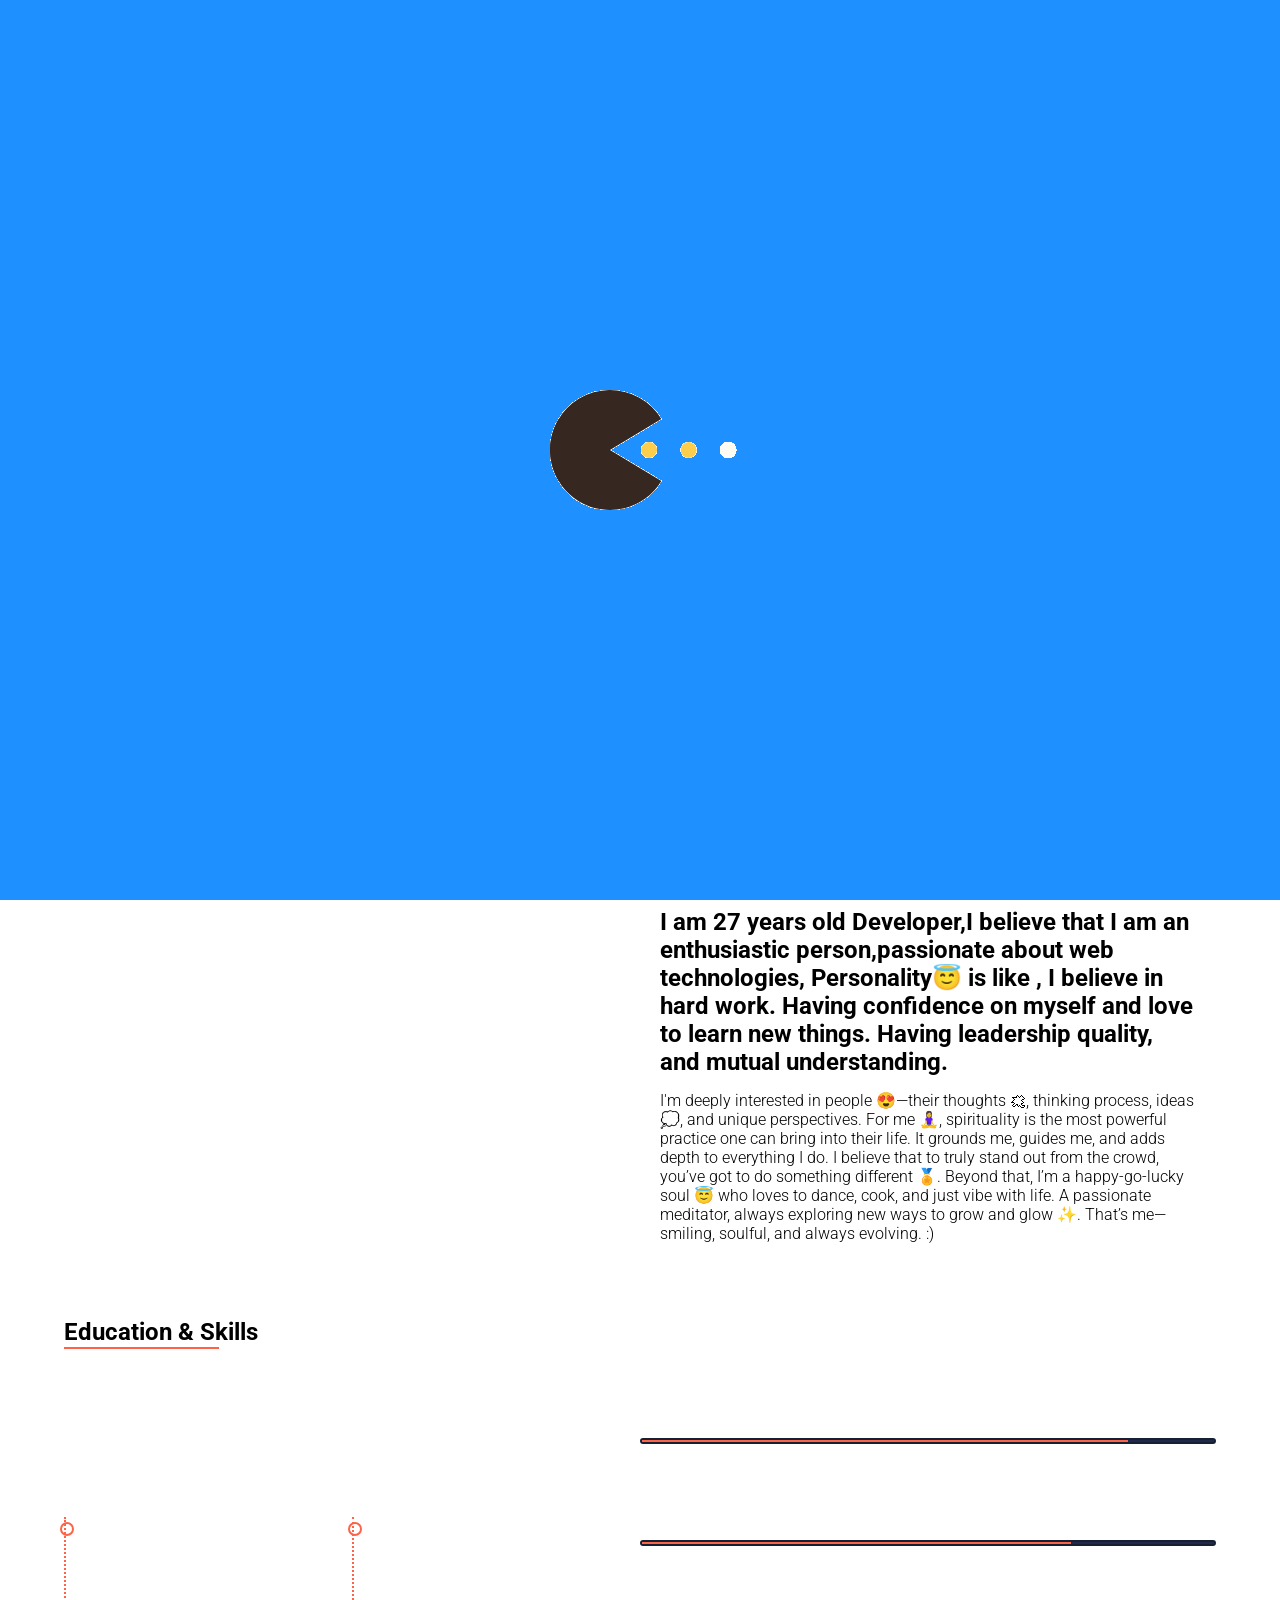
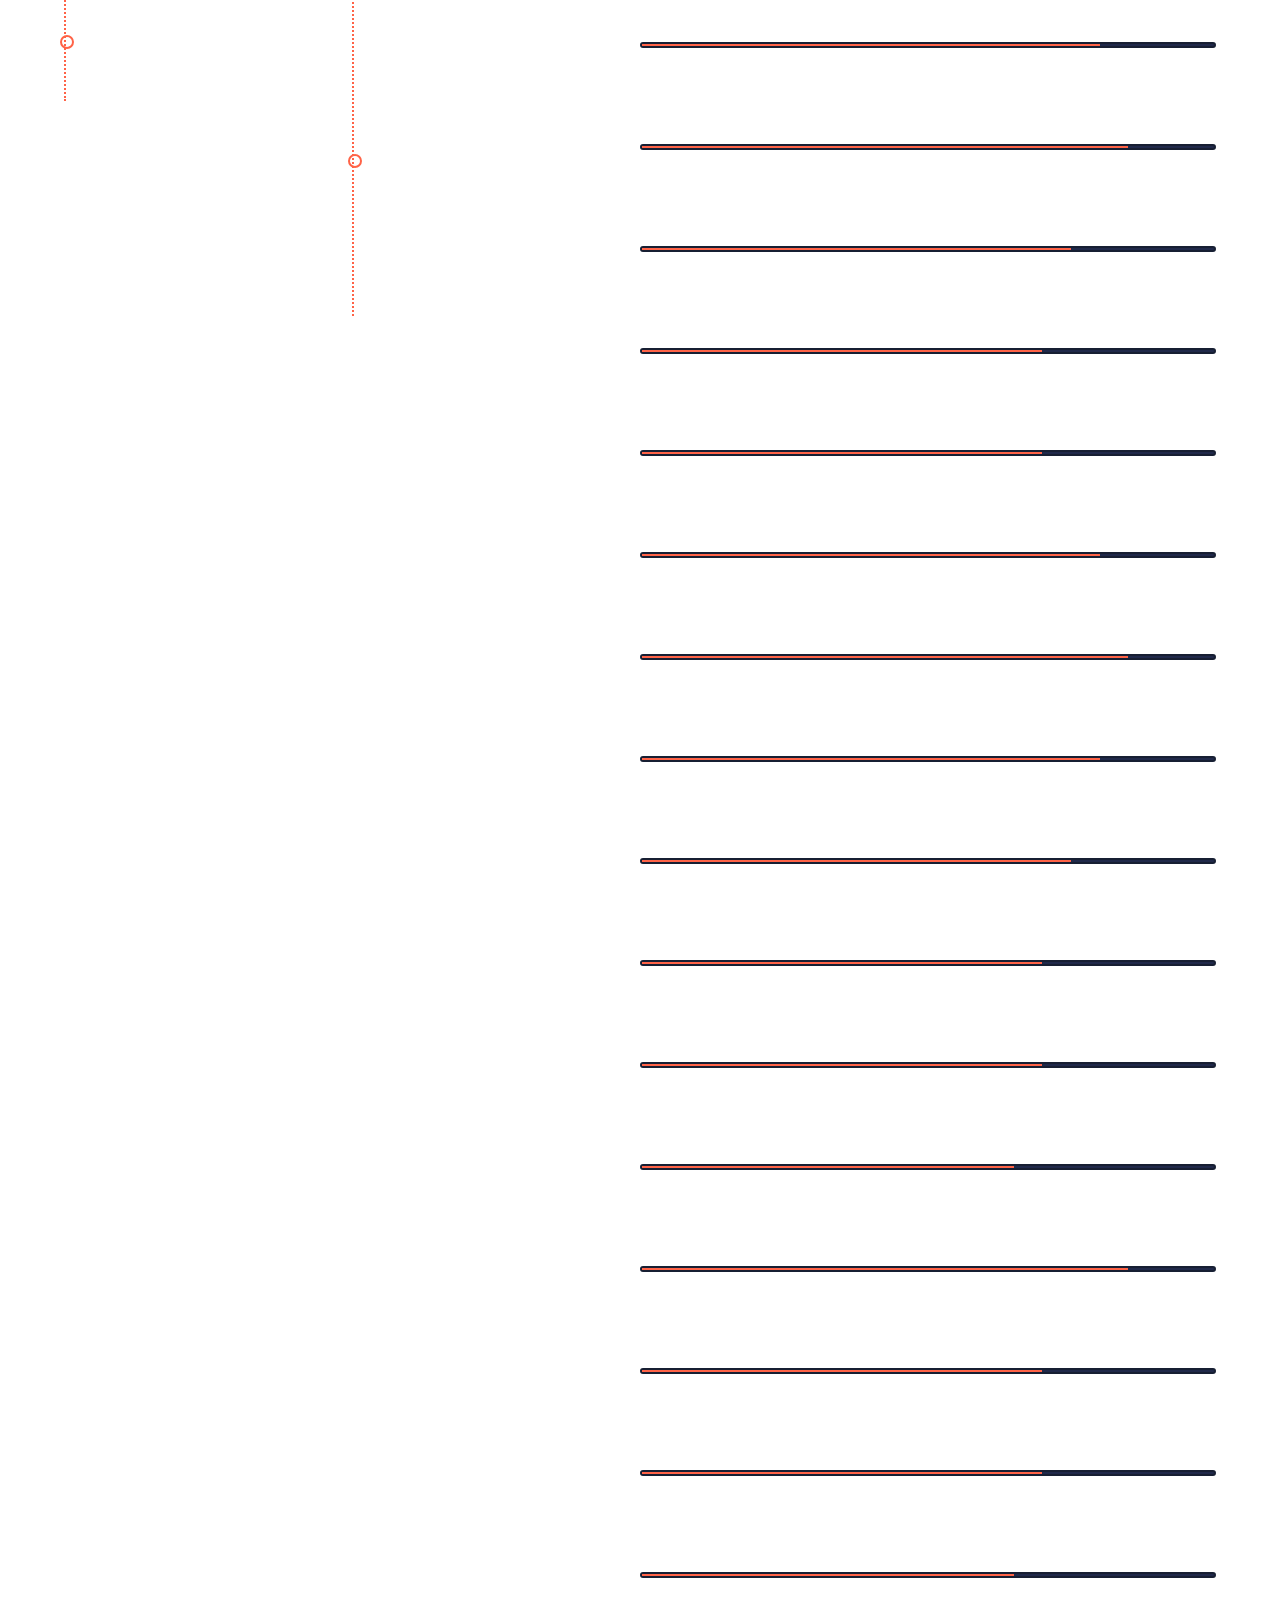
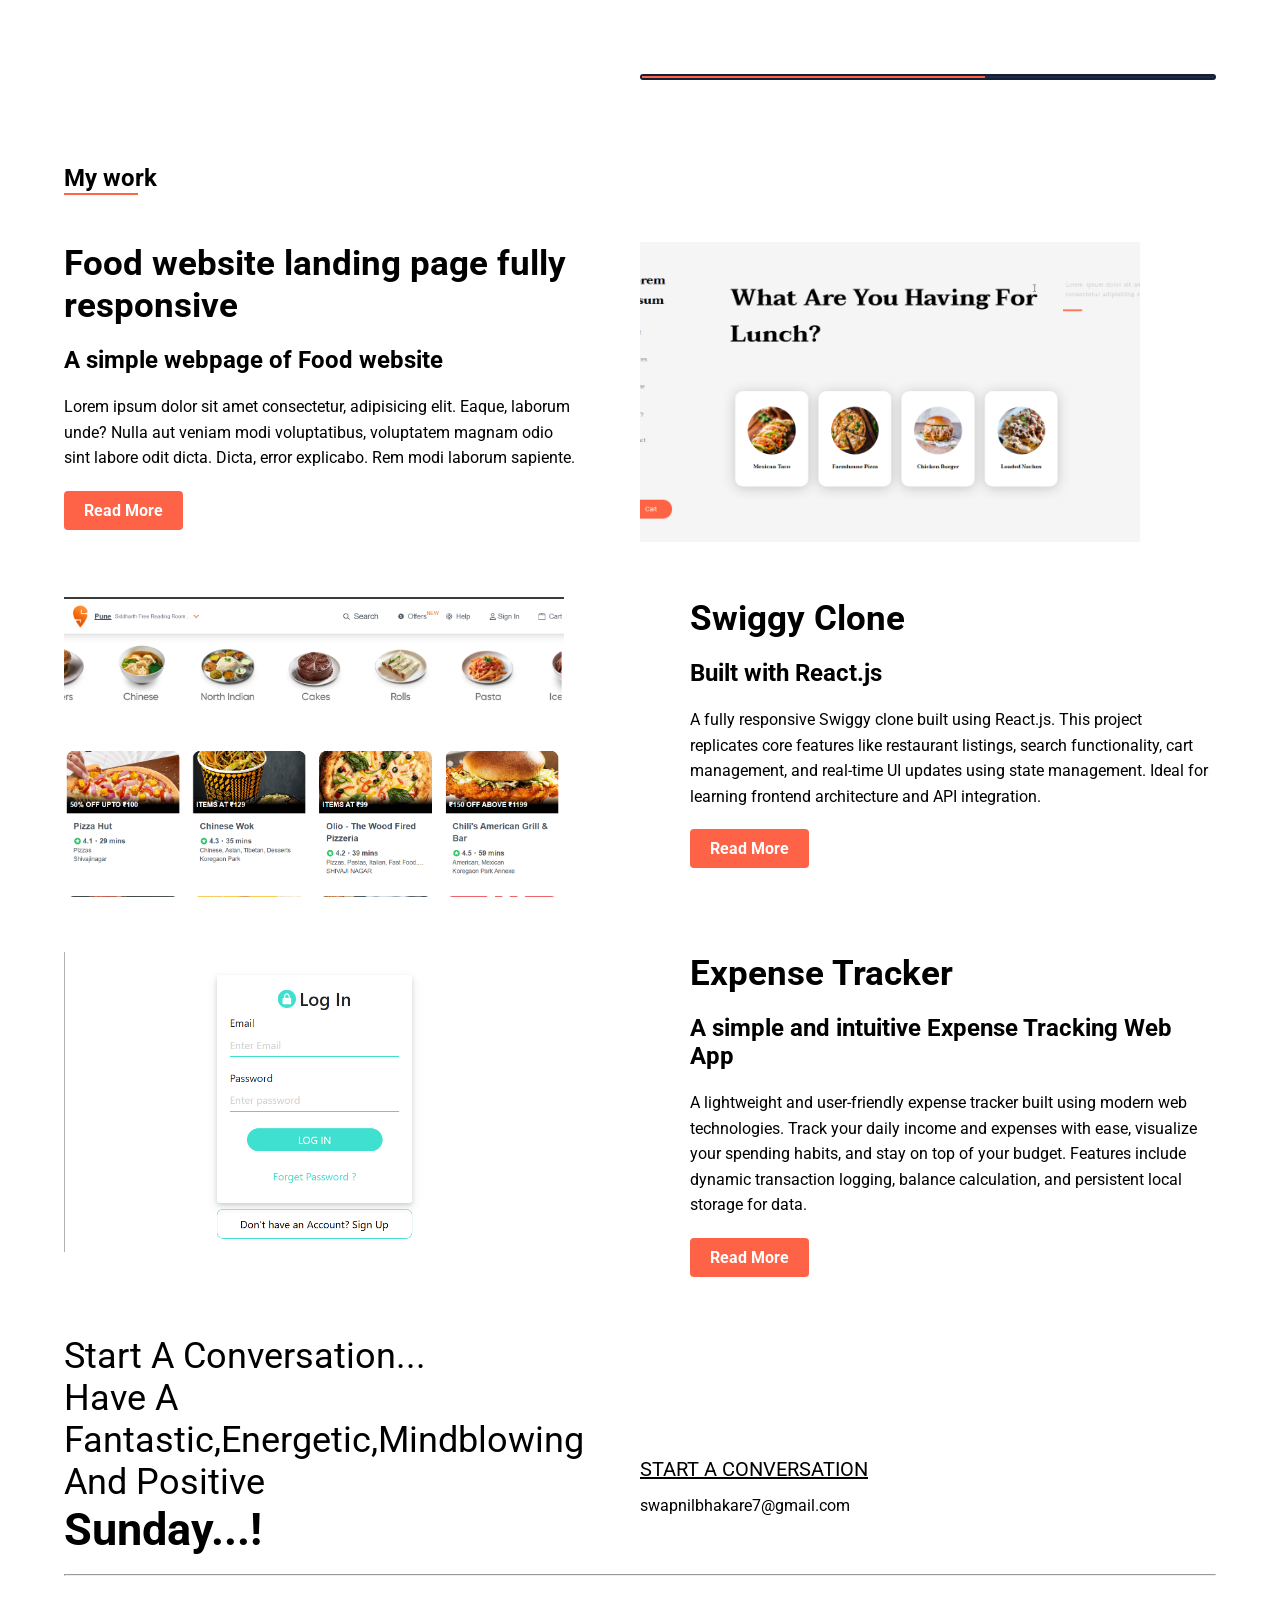
==== index.html @ 28f7ec21 "exp added" ====
<!DOCTYPE html>
<html lang="en">
  <head>
    <meta charset="UTF-8" />
    <meta http-equiv="X-UA-Compatible" content="IE=edge" />
    <meta name="viewport" content="width=device-width, initial-scale=1.0" />
    <title>Swapnil Bhakare</title>
    <!-- font awesome icon cdn -->
    <link
      rel="stylesheet"
      href="https://use.fontawesome.com/releases/v5.15.4/css/all.css"
      integrity="sha384-DyZ88mC6Up2uqS4h/KRgHuoeGwBcD4Ng9SiP4dIRy0EXTlnuz47vAwmeGwVChigm"
      crossorigin="anonymous"
    />
    <!-- Google font link -->
    <link rel="preconnect" href="https://fonts.googleapis.com" />
    <link rel="preconnect" href="https://fonts.gstatic.com" crossorigin />
    <link
      href="https://fonts.googleapis.com/css2?family=Montserrat:wght@400;500;700&family=Noto+Sans+Mono:wght@400;500;700&family=Roboto:wght@100;300&display=swap"
      rel="stylesheet"
    />
    <!-- Aos css link  -->
    <link rel="stylesheet" type="text/css" href="./css/aos.css" />
    <!-- custom stylesheet link -->
    <link rel="stylesheet" href="./css/style.css" />
    <link rel="stylesheet" href="./css/mobile.css">
  </head>
  <body onscroll="scrollWin()">
    <!-- Preloader -->
    <div class="preloader">
      <img src="./images/preloader.gif" alt="" srcset="" />
    </div>
    <!-- navbar -->
    <div class="hamberger">
      <span></span>
      <span></span>
      <span></span>
    </div>
    <nav class="container flex">
      <div class="logo">
        <span><strong>Swapnil Bhakare</strong></span>
      </div>
      <ul class="flex">
        <li>
          <a class="nav-link" href="#">About</a>
        </li>
        <li>
          <a class="nav-link" href="#">Skills</a>
        </li>
        <li>
          <a class="nav-link" href="#">Work</a>
        </li>
        <li>
          <a class="nav-link" href="#">Contact</a>
        </li>
      </ul>
    </nav>
    <!-- end navbar -->
    <!-- home section -->
    <section id="home" class="container flex">
      <div class="left">
        <h1>I'm Swapnil Bhakare</h1>
        <p>
          I am an enthusiastic person believe in giving more and passionate
          about web technologies. having knowledge of web technologies and love
          to learn new things
        </p>
      </div>
      <div class="right">
        <div class="img swap" onclick="plusSlides(-1)"></div>
        <div class="img swap1" onclick="plusSlides(1)"></div>
      </div>
      <div class="spinner"></div>

    </section>
    <!-- about section -->
    <section id="about" class="container flex">
      <div class="left"  data-aos="fade-right">
        <div class="flex">
          <a href="#">
            GitHub
            <span class="fas fa-arrow-right"></span>
          </a>
          <a href="#"
            >LinkedIn
            <span class="fas fa-arrow-right"></span>
          </a>
          <a href="#"
            >Twitter
            <span class="fas fa-arrow-right"></span>
          </a>
        </div>
      </div>
      <div class="right">
        <div>
          <h3 data-aos="fade-left">
            I am 27 years old Developer,I believe that I am an enthusiastic
            person,passionate about web technologies, Personality😇 is like , I
            believe in hard work. Having confidence on myself and love to learn
            new things. Having leadership quality, and mutual understanding.
          </h3>
          <p data-aos="fade-left">
            I'm deeply interested in people 😍—their thoughts 🗯, thinking process, ideas 💭, and unique perspectives. For me 🧘‍♀️, spirituality is the most powerful practice one can bring into their life. It grounds me, guides me, and adds depth to everything I do. I believe that to truly stand out from the crowd, you’ve got to do something different 🏅. 

            Beyond that, I’m a happy-go-lucky soul 😇 who loves to dance, cook, and just vibe with life. A passionate meditator, always exploring new ways to grow and glow ✨. That’s me—smiling, soulful, and always evolving. :)</p>
        </div>
      </div>
    </section>
    <section id="skills" class="container skills">
      <h2 class="section_heading" data-aos="fade-right">Education &amp; Skills</h2>
      <div class="content flex">
        <div class="left" data-aos="fade-right">
          <div class="inner__left" >
            <div class="heading">
              <i class="fas fa-graduation-cap"></i>
              <h5>Education</h5>
            </div>
            <div class="timeline__wrapper">
              <div class="item">
                <p>2015 - 2016</p>
                <p class="center">High School</p>
                <p>Secondary Education</p>
              </div>
              <div class="item">
                <p>2017 - 2020</p>
                <p class="center">University</p>
                <p>Bachelor of Computer Application</p>
              </div>
            </div>
          </div>
          <div class="inner__right">
            <div class="heading">
              <i class="fas fa-suitcase"></i>
              <h5>Experience</h5>
            </div>
            <div class="timeline__wrapper">
              <!-- Bi Hub Solution -->
              <div class="item">
                <p>January 2024 – Present</p>
                <p class="center">Full Stack Developer — Bi Hub Solution</p>
                <p>
                  • Built performant React + TypeScript UIs with Tailwind and MUI<br />
                  • Optimized Python (Flask) APIs and integrated Azure services<br />
                  • Led frontend for Magic Grid & developed advanced data visualizations
                </p>
              </div>
          
              <!-- TCS -->
              <div class="item">
                <p>January 2022 – December 2023</p>
                <p class="center">Frontend Developer — TCS</p>
                <p>
                  • Built scalable React.js apps with reusable components<br />
                  • Refactored legacy code to ES6+ standards<br />
                  • Led POCs and collaborated with cross-functional teams
                </p>
              </div>
            </div>
          </div>
          
        </div>
        <div class="right">
          <div class="skills__wrapper" data-aos="fade-left">
            <!-- Frontend -->
            <div class="skill-box">
              <h4>React.js</h4>
              <div class="progress__wrap">
                <span data-percent="85" class="progress__bar">
                  <span class="tooltip">85%</span>
                </span>
              </div>
            </div>
            <div class="skill-box">
              <h4>Redux Toolkit</h4>
              <div class="progress__wrap">
                <span data-percent="75" class="progress__bar">
                  <span class="tooltip">75%</span>
                </span>
              </div>
            </div>
            <div class="skill-box">
              <h4>TypeScript</h4>
              <div class="progress__wrap">
                <span data-percent="80" class="progress__bar">
                  <span class="tooltip">80%</span>
                </span>
              </div>
            </div>
            <div class="skill-box">
              <h4>Tailwind CSS</h4>
              <div class="progress__wrap">
                <span data-percent="85" class="progress__bar">
                  <span class="tooltip">85%</span>
                </span>
              </div>
            </div>
            <div class="skill-box">
              <h4>Material UI / Ant Design</h4>
              <div class="progress__wrap">
                <span data-percent="75" class="progress__bar">
                  <span class="tooltip">75%</span>
                </span>
              </div>
            </div>
            <div class="skill-box">
              <h4>Web Performance Optimization</h4>
              <div class="progress__wrap">
                <span data-percent="70" class="progress__bar">
                  <span class="tooltip">70%</span>
                </span>
              </div>
            </div>
          
            <!-- Backend -->
            <div class="skill-box">
              <h4>Node.js</h4>
              <div class="progress__wrap">
                <span data-percent="70" class="progress__bar">
                  <span class="tooltip">70%</span>
                </span>
              </div>
            </div>
            <div class="skill-box">
              <h4>Python (Flask, FastAPI)</h4>
              <div class="progress__wrap">
                <span data-percent="80" class="progress__bar">
                  <span class="tooltip">80%</span>
                </span>
              </div>
            </div>
            <div class="skill-box">
              <h4>REST APIs</h4>
              <div class="progress__wrap">
                <span data-percent="85" class="progress__bar">
                  <span class="tooltip">85%</span>
                </span>
              </div>
            </div>
          
            <!-- Data Engineering -->
            <div class="skill-box">
              <h4>PySpark</h4>
              <div class="progress__wrap">
                <span data-percent="80" class="progress__bar">
                  <span class="tooltip">80%</span>
                </span>
              </div>
            </div>
            <div class="skill-box">
              <h4>Apache Kafka / NiFi / Iceberg</h4>
              <div class="progress__wrap">
                <span data-percent="75" class="progress__bar">
                  <span class="tooltip">75%</span>
                </span>
              </div>
            </div>
            <div class="skill-box">
              <h4>Apache Airflow</h4>
              <div class="progress__wrap">
                <span data-percent="70" class="progress__bar">
                  <span class="tooltip">70%</span>
                </span>
              </div>
            </div>
          
            <!-- Databases -->
            <div class="skill-box">
              <h4>MongoDB</h4>
              <div class="progress__wrap">
                <span data-percent="70" class="progress__bar">
                  <span class="tooltip">70%</span>
                </span>
              </div>
            </div>
            <div class="skill-box">
              <h4>Azure SQL</h4>
              <div class="progress__wrap">
                <span data-percent="65" class="progress__bar">
                  <span class="tooltip">65%</span>
                </span>
              </div>
            </div>
          
            <!-- DevOps Tools -->
            <div class="skill-box">
              <h4>Git / GitHub / CI-CD</h4>
              <div class="progress__wrap">
                <span data-percent="85" class="progress__bar">
                  <span class="tooltip">85%</span>
                </span>
              </div>
            </div>
            <div class="skill-box">
              <h4>AWS / Azure</h4>
              <div class="progress__wrap">
                <span data-percent="70" class="progress__bar">
                  <span class="tooltip">70%</span>
                </span>
              </div>
            </div>
            <div class="skill-box">
              <h4>GitHub Actions / Webpack / Vite</h4>
              <div class="progress__wrap">
                <span data-percent="70" class="progress__bar">
                  <span class="tooltip">70%</span>
                </span>
              </div>
            </div>
            <div class="skill-box">
              <h4>Linux / Windows / Networking / Nginx</h4>
              <div class="progress__wrap">
                <span data-percent="65" class="progress__bar">
                  <span class="tooltip">65%</span>
                </span>
              </div>
            </div>
          
            <!-- BI Tools -->
            <div class="skill-box">
              <h4>Power BI</h4>
              <div class="progress__wrap">
                <span data-percent="60" class="progress__bar">
                  <span class="tooltip">60%</span>
                </span>
              </div>
            </div>
          </div>
          
        </div>
      </div>
    </section>

    <!-- work section -->
    <section id="work" class="container work">
      <h2 class="section_heading" data-aos="fade-right">My work</h2>
      <div class="flex row">
        <div class="left" data-aos="fade-right">
          <div class="content">
            <h2>Food website landing page fully responsive</h2>
            <h3>A simple webpage of Food website</h3>
            <p>
              Lorem ipsum dolor sit amet consectetur, adipisicing elit. Eaque,
              laborum unde? Nulla aut veniam modi voluptatibus, voluptatem
              magnam odio sint labore odit dicta. Dicta, error explicabo. Rem
              modi laborum sapiente.
            </p>
            <a href="#">Read More</a>
          </div>
        </div>
        <div class="right" data-aos="fade-left">
          <div class="img-wrapper">
            <a href="https://pizza-dummy-them.vercel.app/">
              <img src="./images/img-1.png" alt="food website" />
            </a>
          </div>
        </div>
      </div>

      <div class="flex row">
        <div class="left" data-aos="fade-right">
          <div class="img-wrapper">
            <a href="https://swiggy-clone-blue.vercel.app/">
              <img src="./images/swiggy-clone.png" alt="Social website" />
            </a>
          </div>
        </div>
        <div class="right" data-aos="fade-left">
          <div class="content">
            <h2>Swiggy Clone</h2>
    <h3>Built with React.js</h3>
    <p>
      A fully responsive Swiggy clone built using React.js. This project replicates core features like restaurant listings, search functionality, cart management, and real-time UI updates using state management. Ideal for learning frontend architecture and API integration.
    </p>
            <a href="#">Read More</a>
          </div>
        </div>
      </div>
          <div class="flex row">
        <div class="left" data-aos="fade-right">
          <div class="img-wrapper">
            <a href="https://expense-tracker-tau-ten.vercel.app/">
              <img src="./images/expense.png" alt="Social website" />
            </a>
          </div>
        </div>
        <div class="right" data-aos="fade-left">
          <div class="content">
            <h2>Expense Tracker</h2>
            <h3>A simple and intuitive Expense Tracking Web App</h3>
            <p>
              A lightweight and user-friendly expense tracker built using modern web technologies. Track your daily income and expenses with ease, visualize your spending habits, and stay on top of your budget. Features include dynamic transaction logging, balance calculation, and persistent local storage for data.
            </p>
            
            <a href="#">Read More</a>
          </div>
        </div>
      </div>
    </section>

    <!-- footer section -->
    <footer class="container">
      <div class="flex">
        <div class="left" data-aos="fade-right">
          <h4>
            Start a conversation... <br />
            Have a Fantastic,Energetic,Mindblowing <br />
            and positive <br />
            <span id="day"></span>
          </h4>
        </div>
        <div class="right">
          <div class="social_section flex">
            <a
              class="social-links"
              data-aos="zoom-in"
              href="https://wa.me/+91 7030001343"
              ><i class="fab fa-whatsapp"></i
            ></a>
            <a
              data-aos="zoom-in"
              class="social-links"
              href="https://github.com/swapnilbhakare"
              ><i class="fab fa-github"></i
            ></a>
            <a
              class="social-links"
              data-aos="zoom-in"
              href="https://in.linkedin.com/in/swapnil-bhakare"
              ><i class="fab fa-linkedin"></i
            ></a>
            <a
              class="social-links"
              data-aos="zoom-in"
              href="https://www.instagram.com/swapnil_bhakare_7"
              ><i class="fab fa-instagram"></i></a
            ><a
              class="social-links"
              href="https://twitter.com/SwapnilBhakre_7"
              data-aos="zoom-in"
              ><i class="fab fa-twitter"></i
            ></a>
            <a
              class="social-links"
              href="https://www.facebook.com/swapnil.bhakare.391"
              data-aos="zoom-in"
              ><i class="fab fa-facebook"></i
            ></a>
          </div>
          <div class="contact_section" >
            <p id="contact" data-aos="fade-left">Start a conversation</p>
            <div>
              <p data-aos="fade-left">swapnilbhakare7@gmail.com</p>
              <p data-aos="fade-left">+91 7030001343</p>
            </div>
          </div>
        </div>
      </div>

      <hr />
      <span data-aos="fade-right" >@copyright 2021 Swapnil Bhakare</span>
    </footer>
    <script src="./js/main.js"></script>
    <script src="./js/scroll.js"></script>
    <script src="http://code.jquery.com/jquery-3.5.1.js"></script>
    <script src="./js/aos.js"></script>
    <script type="text/javascript">
      AOS.init({
        duration: 2000,
      });
    </script>
  </body>
</html>
---- css/style.css ----
* {
  box-sizing: border-box;
  margin: 0;
  padding: 0;
  scroll-behavior: smooth;
}
:root {
  --primary-color: tomato;
  --secondary-color: black;
  --white: white;

  --dark: #151a33;
  --secondary: #2b55cc;
  --ternary: rgb(112, 129, 138);
  --pure: #eff2f9;
  --fade: #545e81;
  --mild: #8d99bb;
  --whitesmoke: whitesmoke;
  --twitter: #121414;
  --dark-blue: #28365f;
  --dark-gray: #171f33;
  --transition: all 0.3s ease-in-out;
}
body {
  font-family: "Montserrat", sans-serif;
  font-family: "Noto Sans Mono", monospace;
  font-family: "Roboto", sans-serif;
}
.preloader {
  position: fixed;
  top: 0;
  left: 0;
  right: 0;
  bottom: 0;
  background: dodgerblue;
  display: grid;
  justify-content: center;
  align-items: center;
  visibility: visible;
  z-index: 999;
  transition: var(--transition);
  padding: 0 20px;
  overflow: hidden;
}
.hide-preloader {
  z-index: -999;
  visibility: hidden;
}
ul,
li {
  list-style-type: none;
}
a {
  text-decoration: none;
  font-size: 1.375rem;
}
.container {
  width: 1152px;
  max-width: 90%;
  margin: 0 auto;
}
.flex {
  display: flex;
  align-items: center;
  justify-content: space-between;
}
/* nav style */
nav {
  padding: 20px 0;
  flex-wrap: wrap;
  position: sticky;
  left: 0;
  top: 0;
  right: 0;
  z-index: 111;
  margin-top: 50px;
}
nav .logo span {
  font-size: 26px;
  font-weight: 700;
  text-transform: capitalize;
}
nav ul {
  justify-content: space-around;
}

nav ul li {
  margin-left: 22px;
}
nav ul li a {
  color: var(--secondary-color);
  text-transform: uppercase;
  transition: all 0.3s ease-in-out;
}
nav ul li a:hover {
  color: var(--primary-color);
}
/* end nav style */

/* home style */
section#home {
  height: calc(100vh - 72px);
  justify-content: space-around;
}

section#home .left,
section#home .right {
  width: 50%;
  padding: 10px;
}
section#home .left h1 {
  font-size: 3rem;
  text-transform: capitalize;
  font-weight: bold;
  margin-bottom: 12px;
}
section#home .left p {
  font-size: 18px;
}
section#home .right {
  position: relative;
  height: 100%;
}
div.img {
  height: 377px;
  width: 291px;
  background-repeat: no-repeat;
  background-size: cover;
  margin-right: 127px;
  box-shadow: 0 6px 6px #808080;
  border-radius: 6px;
  position: absolute;
  top: 200px;
  right: 0;
  animation: imageEffect 1.5s;
}
@keyframes imageEffect {
  0% {
    opacity: 0.7;
    transform: scale(1.2);
  }
  100% {
    opacity: 1;
    transform: scale(1);
    -webkit-transform: scale(1);
    -moz-transform: scale(1);
    -ms-transform: scale(1);
    -o-transform: scale(1);
  }
}

.swap {
  background-image: url("../images/mango.jpg");
}
.swap1 {
  background-image: url("../images/about.png");
  display: none;
  background-size: cover;
  background-position: -70px center;
}
/* spinner */
.spinner {
  background-image: url(../images/smile.png);
  background-repeat: no-repeat;
  background-size: cover;
  position: absolute;
  width: 150px;
  height: 150px;
  left: -40px;
  animation: spin 6s linear infinite;
  z-index: 3;
}

@keyframes spin {
  100% {
    -webkit-transform: rotate(360deg);
    transform: rotate(360deg);
  }
}

/* about section style */
section#about {
  align-items: flex-start;
  height: 400px;
}
section#about .left,
section#about .right {
  width: 50%;
  padding: 10px;
}
section#about .left div {
  margin-right: 25px;
  justify-content: space-between;
  width: 100%;
}

section#about .left div a {
  color: var(--white);
  font-weight: 600;
  font-size: 1.2rem;
}
section#about .left div a span {
  padding: 0 10px;
  font-size: 18px;
}
section#about .left div a:hover {
  color: var(--primary-color);
  transition: 0.55s;
}
section#about .left div a:hover span {
  transform: translate(5px);
  transition: 2s;
  -webkit-transition: 2s;
  -moz-transition: 2s;
  -ms-transition: 2s;
  -o-transition: 2s;
}
section#about .right {
  padding: 10px 20px;
}
section#about .right div h3 {
  margin-bottom: 15px;
  font-weight: 700;
  font-size: 1.5rem;
}
section#about .right div p {
  font-weight: 300;
  font-size: 1rem;
}

/* skill section style */
section#skills {
  margin: 20px auto;
}

h2.section_heading{
  position: relative;
  display: inline-block;
}
h2.section_heading::after{
  content: '';
  background: var(--primary-color);
  width: 80%;
  height: 2px;
  left: 0;
  bottom: -3px;
  position: absolute;
}

section#skills .content {
  margin-top: 60px;
  display: grid;
  grid-template-columns: 1fr 1fr;
  align-items: flex-start;
}
section.skills .content .left {
  display: grid;
  grid-template-columns: 1fr 1fr;
}
section.skills .content .left .heading {
  margin-bottom: 2rem;
}
section.skills .content .left .heading i {
  color: var(--white);
  font-size: 52px;
}

section.skills .content .left .heading h5 {
  font-size: 16px;
  margin-top: 0.5rem;
  color: var(--white);
}
section.skills .content .left p {
  font-size: 14px;
  color: var(--white);
  line-height: 1.7;
}
section.skills .content .left p.center {
  color: var(--white);
}
section.skills .content .left .item {
  margin-bottom: 2.6rem;
  margin-left: 15px;
  position: relative;
}
section.skills .content .left .timeline__wrapper {
  border-left: 2px dotted var(--primary-color);
}
section.skills .content .left .item::after {
  content: "";
  position: absolute;
  left: 0;
  top: 5px;
  width: 10px;
  height: 10px;
  border: 2px solid var(--primary-color);
  border-radius: 50%;
  margin-left: -21px;
}
section.skills .skills__wrapper .skill-box h4 {
  color: var(--white);
  font-size: 14px;
  text-transform: uppercase;
  font-weight: 500;
  margin-bottom: 1rem;
}

section.skills .skills__wrapper .skill-box {
  margin-bottom: 4rem;
}
section.skills .skills__wrapper .skill-box .progress__wrap {
  background: #20294a;
  height: 6px;
  width: 100%;
  border-radius: 10px;
  border: 2px solid var(--dark-gray);
  box-sizing: 0px 0px 1px 0.25px #4d79f6;
}
section.skills .skills__wrapper .skill-box .progress__wrap .progress__bar {
  display: block;
  height: 100%;
  background: var(--primary-color);
  width: 0;
  position: relative;
  transition: all 1s ease-in-out;
}
section.skills
  .skills__wrapper
  .skill-box
  .progress__wrap
  .progress__bar
  .tooltip {
  position: absolute;
  right: -15px;
  top: -30px;
  margin-bottom: 10px;
  color: var(--white);
  font-size: 16px;
  text-transform: uppercase;
}
/* work section style */
.work .row{
  margin: 50px 0;
  align-items: flex-start;
}
.work .row .left,.work .row .right{
  width: 50%;

}
.work .row .content h2,
.work .row .content p,
.work .row .content h3{
  margin-bottom: 20px;

}
.work .row .content h2{
  font-size: 2.2rem;
}
.work .row .content h3{
  font-size: 1.5rem;
}
.work .row .content p{
  font-size: 1rem;
  width: 90%;
  line-height: 1.6;
}
.work .row .content a{
  display: inline-block;
  background: var(--primary-color);
  padding: 10px 20px;
  text-decoration: none;
  color: var(--white);
  border-radius: 4px;
  font-size: 1rem;
  font-weight: bold;
  transition: all .3s ease-in-out;

}
.work .row .content a:hover{
  background: transparent;
  color: var(--white);
}
.work .row .img-wrapper img{
  position: relative;
  width: 500px;
  height: 300px;
  object-fit: cover;
}

.work .row .right .content h2,
.work .row .right .content h3,
.work .row .right .content p,
.work .row .right .content a{
  margin-left: 50px;

}
/* footer style */
footer{
  padding-bottom: 25px;
}
footer div.flex{
  margin-bottom: 10px;
}


footer .left,footer .right{
  width: 50%;


}
footer .left h4{
  font-size: 36px;
  font-weight: normal;
  text-transform: capitalize;
}
footer .left h4 > span{
  font-size: 45px;
  font-weight: bold;
  text-transform: capitalize;
}
footer .social_section{
  margin-left: 50px;
  display: grid;
  grid-template-columns: repeat(3,1fr);
  grid-template-rows: repeat(2,1fr);
  grid-column-gap: 150px;
  grid-row-gap: 50px;
}
footer .social_section a{
  color: var(--white);
  transition: all .3s ease-in-out;
}
footer .social_section a:hover{
  color: var(--primary-color);
}
footer .contact_section p#contact{
  text-align: left;
  font-size: 20px;
  margin-top: 30px;
  text-decoration: underline;
  text-transform: uppercase;

}
footer .contact_section p{
  font-size: 16px;
  margin: 15px 0;

}
/* This class is used in js for background change */
.changeColor{
  background: var(--secondary-color);
  transition: ease-in 2s;
  color: var(--white);

}
---- css/mobile.css ----
@media only screen and (max-width: 600px) {
  /* header section style */
  * {
      margin: 0;
      padding: 0;
  }
  body {
      width: 100%;
  }
  .preloader {
      width: 400px;
  }
  .container {
      width: 300px;
      max-width: 90%;
      margin: 0 auto;
      overflow: hidden;
  }
  .flex {
      align-items: center;
      justify-content: center;
  }
  nav {
      width: 100%;
      margin-left: 0;
      right: 0;
      position: static;
      text-align: center;
      justify-content: center;
      font-size: 21px;
      flex-direction: row;
      max-width: 90%;
      margin: 0 auto;
  }
  nav ul li a {
      font-size: 15px;
      font-weight: bold;
  }
  nav ul li {
      margin: 7px;
  }
  .right {
      width: 100%;
  }
  section#home {
      height: calc(100vh - 72px);
      justify-content: space-around;
      flex-direction: column;
  }
  section#home .left,
  section#home .right {
      width: 100%;
      padding: 10px;
  }
  section#home .left h1 {
      font-size: 2rem;
      text-transform: capitalize;
      font-weight: bold;
      margin-bottom: 12px;
  }
  section#home .left p {
      font-size: 17px;
      text-align: justify;
  }
  section#home .right {
      position: relative;
      height: 100%;
  }
  div.img {
      height: 284px;
      width: 238px;
      margin: 0 auto;
      position: none;
      top: 16px;
      right: 0;
      left: 0;
      animation: imageEffect 1.5s;
  }
  @keyframes imageffect {
      0% {
          opacity: 0.7;
          transform: scale(1.2);
      }
      100% {
          opacity: 1;
          transform: scale(1);
      }
  }
  div.img {
      height: 284px;
      width: 238px;
  }
  .swap {
      background-image: url("../images/mango.jpg");
  }
  .swap1 {
      background-image: url("../images/about.png");
      display: none;
      background-size: cover;
      background-position: -45px center;
  }
  .spinner {
      display: none;
  }
  /* About  */
  section#about {
      height: auto;
      flex-direction: column;
  }
  section#about .left,
  section#about .right {
      width: 100%;
  }
  section#about .left div {
      margin-right: 25px;
      justify-content: space-between;
      width: 100%;
  }
  section#about .left div a {
      color: var(--primary-color);
  }
  section#about .right div h3 {
      margin-bottom: 15px;
      font-weight: 700;
      font-size: 1rem;
  }
  section#skills .content {
      margin-top: 60px;
      display: flex;
      flex-direction: column;
  }
  section.skills .skills__wrapper .skill-box {
      max-width: 90%;
      margin: 17px auto;
  }
  section.skills .content .left {
      display: grid;
      grid-template-columns: 1fr 1fr;
  }
  .work .row {
      margin: 88px 0;
      flex-direction: column;
  }
  .work .row .left,
  .work .row .right {
      width: 100%;
  }
  .work .row .content h2 {
      font-size: 1.5rem;
  }
  .work .row .content h3 {
      font-size: 1rem;
  }
  .work .row .img-wrapper img {
      width: 276px;
      height: 183px;
      margin: 20px auto;
  }
  .work .row .right .content h2,
  .work .row .right .content h3,
  .work .row .right .content p,
  .work .row .right .content a {
      margin-left: 0px;
  }
  footer .left,
  footer .right {
      width: 100%;
  }
  footer div.flex {
      width: 100%;
      flex-direction: column;
  }
  footer .social_section {
      display: block;
      margin: 45px auto;
  }
  footer .left h4 {
      font-size: 20px;
      font-weight: normal;
      text-transform: capitalize;
  }
  .fab,
  .far {
      font-weight: 400;
      margin: 12px;
      font-size: 34px;
  }
}


/* For Medium Screens Ipads and Tabs */

@media (min-width: 600px) and (max-width:1024px) {
  .container {
      width: 700px;
      max-width: 90%;
      margin: 0 auto;
      overflow: hidden;
  }
  .flex {
      align-items: center;
      justify-content: space-arounds;
  }
  nav {
      width: 100%;
      margin-left: 0;
      right: 0;
      position: static;
      text-align: center;
      justify-content: center;
      font-size: 21px;
      flex-direction: row;
      max-width: 90%;
      margin: 0 auto;
  }
  nav ul li a {
      font-size: 15px;
      font-weight: bold;
  }
  nav ul li {
      margin: 7px;
  }
  .right {
      width: 100%;
  }
  section#home {
      height: calc(100vh - 72px);
      justify-content: center;
      align-items: center;
  }
  section#home .left,
  section#home .right {
      width: 100%;
      padding: 10px;
  }
  section#home .left h1 {
      font-size: 2rem;
      text-transform: capitalize;
      font-weight: bold;
      margin-bottom: 12px;
  }
  section#home .left p {
      font-size: 17px;
      text-align: justify;
  }
  section#home .right {
      position: relative;
      height: 100%;
  }
  div.img {
      height: 284px;
      width: 238px;
      margin: 0 auto;
      position: none;
      top: 16px;
      right: 0;
      left: 0;
      animation: imageEffect 1.5s;
  }
  @keyframes imageffect {
      0% {
          opacity: 0.7;
          transform: scale(1.2);
      }
      100% {
          opacity: 1;
          transform: scale(1);
      }
  }
  .spinner {
      bottom: 35px;
  }
  div.img {
      height: 284px;
      width: 238px;
      margin-top: 120px;
  }
  .swap {
      background-image: url("../images/mango.jpg");
  }
  .swap1 {
      background-image: url("../images/about.png");
      display: none;
      background-size: cover;
      background-position: -45px center;
  }
  /* About  */
  section#about {
      height: auto;
      flex-direction: column;
  }
  section#about .left,
  section#about .right {
      width: 100%;
  }
  section#about .left div {
      margin-right: 25px;
      justify-content: space-between;
      width: 100%;
  }
  section#about .left div a {
      color: var(--primary-color);
  }
  section#about .right div h3 {
      margin-bottom: 15px;
      font-weight: 700;
      font-size: 1.4rem;
  }
  section#skills .content {
      margin-top: 60px;
      display: flex;
      /* flex-direction: column; */
  }
  section.skills .skills__wrapper .skill-box {
      max-width: 90%;
      margin: 17px auto;
  }
  section.skills .content .left {
      display: grid;
      grid-template-columns: 1fr 1fr;
  }
  .work .row {
      margin: 88px 0;
      flex-direction: column;
  }
  .work .row .left,
  .work .row .right {
      width: 100%;
  }
  .work .row .content h2 {
      font-size: 1.5rem;
  }
  .work .row .content h3 {
      font-size: 1rem;
  }
  .work .row .img-wrapper img {
      width: 393px;
      height: 236px;
      margin: 20px auto;
      object-fit: cover;
  }
  .work .row .right .content h2,
  .work .row .right .content h3,
  .work .row .right .content p,
  .work .row .right .content a {
      margin-left: 0px;
  }
  footer .left,
  footer .right {
      width: 100%;
  }
  footer div.flex {
      width: 100%;
  }
  footer .social_section {
    grid-column-gap: 50px;
    grid-row-gap: 15px;
      margin: 45px auto;

  }
  footer .left h4 {
      font-size: 20px;
      font-weight: normal;
      text-transform: capitalize;
  }
  .fab,
  .far {
      font-weight: 400;
      margin: 12px;
      font-size: 34px;
  }
}
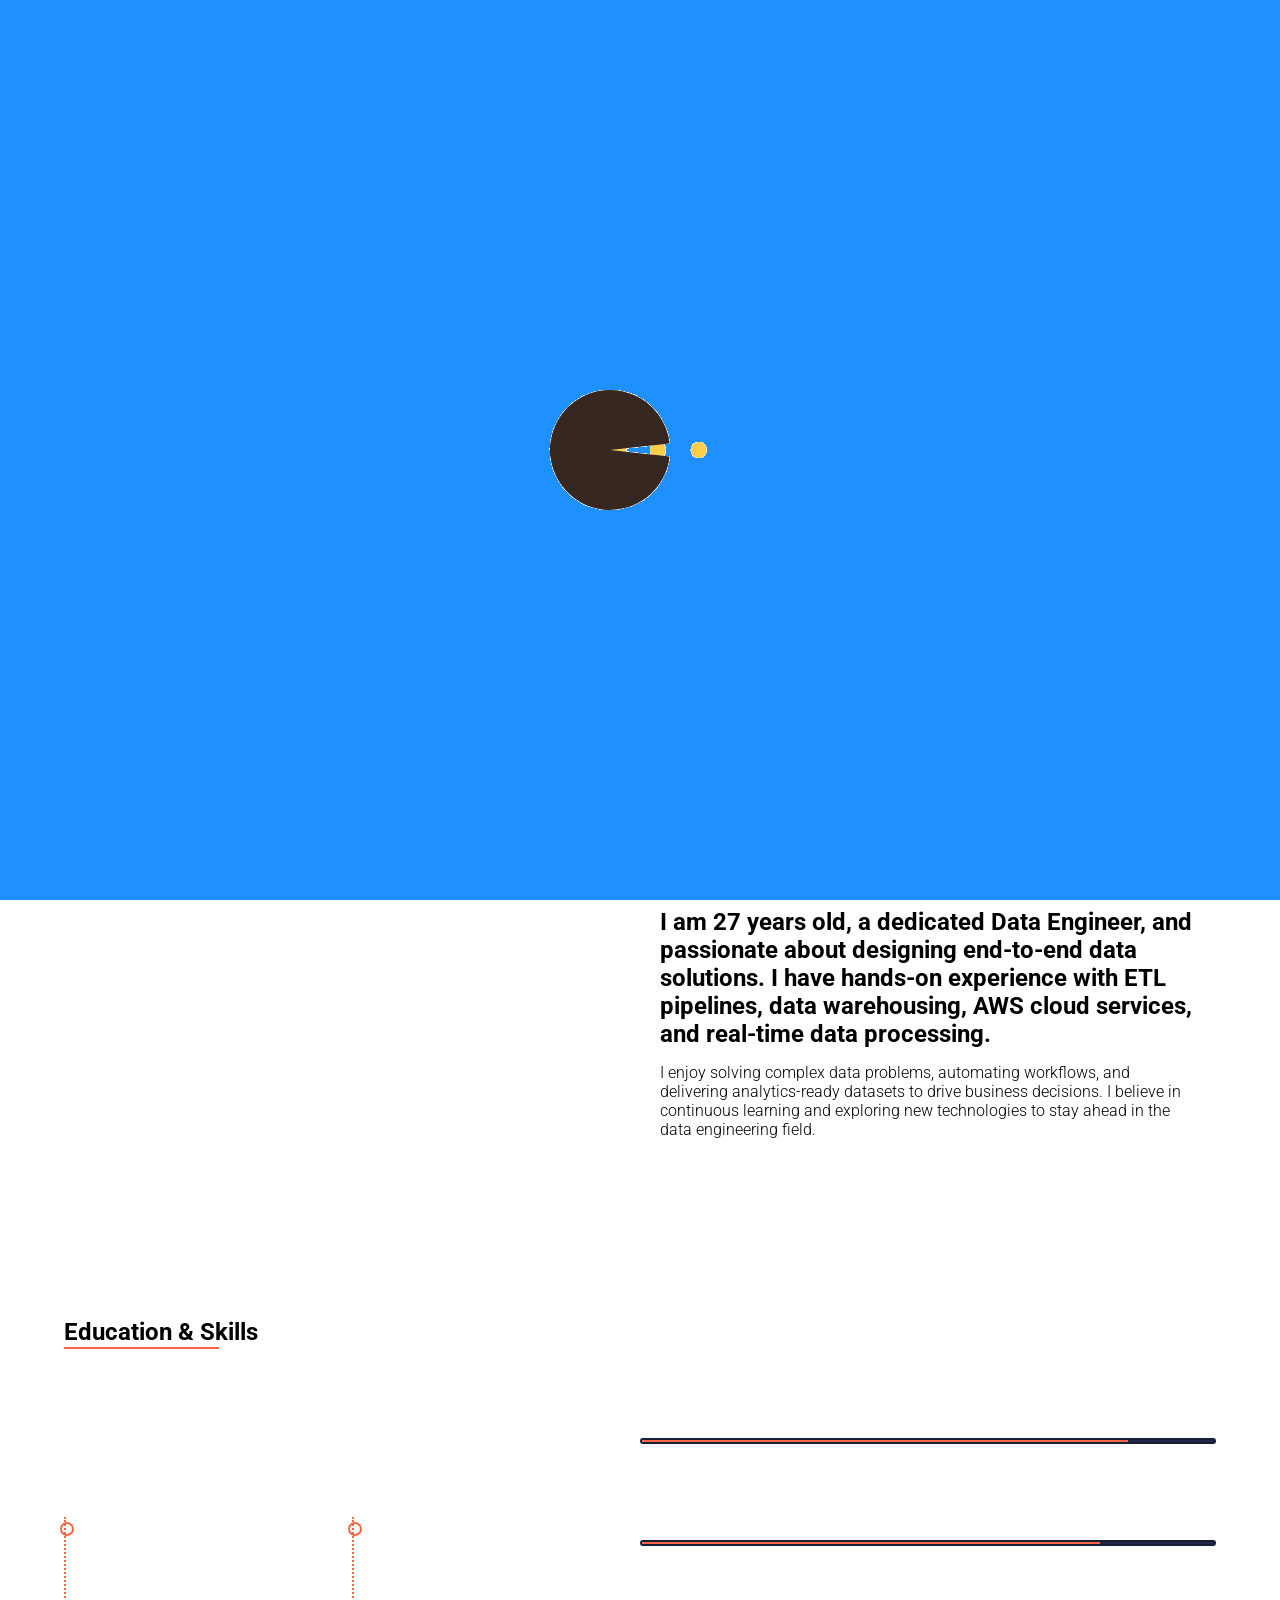
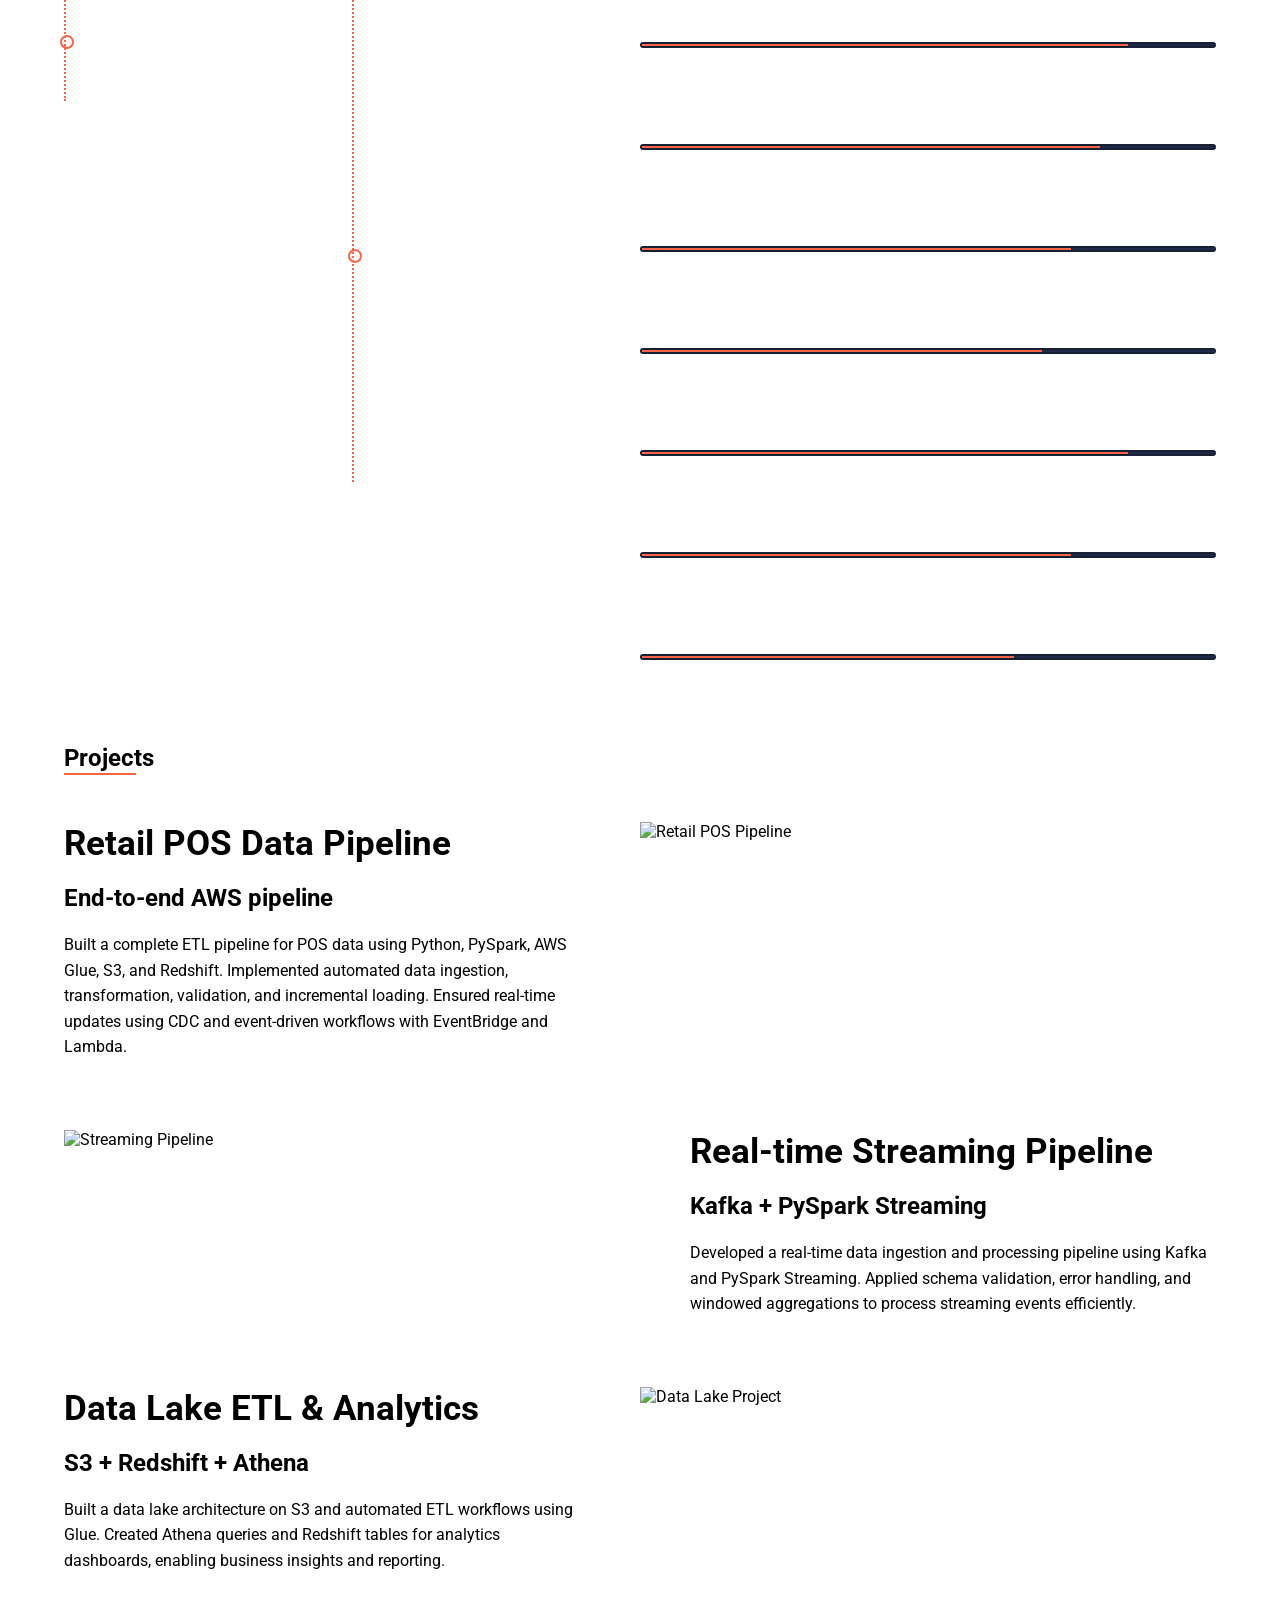
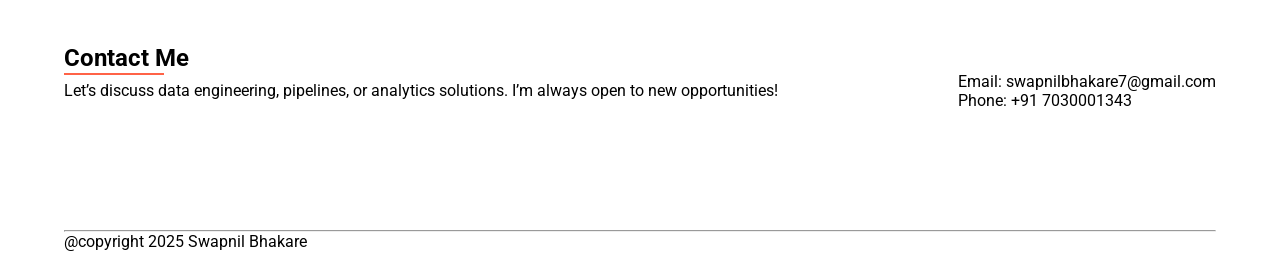
==== commit 86cc72e9: "Update index.html" ====
--- a/index.html
+++ b/index.html
@@ -4,7 +4,7 @@
     <meta charset="UTF-8" />
     <meta http-equiv="X-UA-Compatible" content="IE=edge" />
     <meta name="viewport" content="width=device-width, initial-scale=1.0" />
-    <title>Swapnil Bhakare</title>
+    <title>Swapnil Bhakare - Data Engineer</title>
     <!-- font awesome icon cdn -->
     <link
       rel="stylesheet"
@@ -28,8 +28,9 @@
   <body onscroll="scrollWin()">
     <!-- Preloader -->
     <div class="preloader">
-      <img src="./images/preloader.gif" alt="" srcset="" />
+      <img src="./images/preloader.gif" alt="" />
     </div>
+
     <!-- navbar -->
     <div class="hamberger">
       <span></span>
@@ -41,76 +42,58 @@
         <span><strong>Swapnil Bhakare</strong></span>
       </div>
       <ul class="flex">
-        <li>
-          <a class="nav-link" href="#">About</a>
-        </li>
-        <li>
-          <a class="nav-link" href="#">Skills</a>
-        </li>
-        <li>
-          <a class="nav-link" href="#">Work</a>
-        </li>
-        <li>
-          <a class="nav-link" href="#">Contact</a>
-        </li>
+        <li><a class="nav-link" href="#about">About</a></li>
+        <li><a class="nav-link" href="#skills">Skills</a></li>
+        <li><a class="nav-link" href="#work">Projects</a></li>
+        <li><a class="nav-link" href="#contact">Contact</a></li>
       </ul>
     </nav>
-    <!-- end navbar -->
+
     <!-- home section -->
     <section id="home" class="container flex">
       <div class="left">
         <h1>I'm Swapnil Bhakare</h1>
         <p>
-          I am an enthusiastic person believe in giving more and passionate
-          about web technologies. having knowledge of web technologies and love
-          to learn new things
+          I am a Data Engineer passionate about building robust, scalable, and automated data pipelines. 
+          I transform raw data into actionable insights using Python, PySpark, AWS, and modern ETL frameworks.
         </p>
       </div>
       <div class="right">
-        <div class="img swap" onclick="plusSlides(-1)"></div>
-        <div class="img swap1" onclick="plusSlides(1)"></div>
+        <div class="img swap"></div>
+        <div class="img swap1"></div>
       </div>
       <div class="spinner"></div>
-
-    </section>
+    </section>
+
     <!-- about section -->
     <section id="about" class="container flex">
-      <div class="left"  data-aos="fade-right">
+      <div class="left" data-aos="fade-right">
         <div class="flex">
-          <a href="#">
-            GitHub
-            <span class="fas fa-arrow-right"></span>
-          </a>
-          <a href="#"
-            >LinkedIn
-            <span class="fas fa-arrow-right"></span>
-          </a>
-          <a href="#"
-            >Twitter
-            <span class="fas fa-arrow-right"></span>
-          </a>
+          <a href="#"><i class="fab fa-github"></i> GitHub</a>
+          <a href="#"><i class="fab fa-linkedin"></i> LinkedIn</a>
+          <a href="#"><i class="fab fa-twitter"></i> Twitter</a>
         </div>
       </div>
       <div class="right">
         <div>
           <h3 data-aos="fade-left">
-            I am 27 years old Developer,I believe that I am an enthusiastic
-            person,passionate about web technologies, Personality😇 is like , I
-            believe in hard work. Having confidence on myself and love to learn
-            new things. Having leadership quality, and mutual understanding.
+            I am 27 years old, a dedicated Data Engineer, and passionate about designing end-to-end data solutions. 
+            I have hands-on experience with ETL pipelines, data warehousing, AWS cloud services, and real-time data processing.
           </h3>
           <p data-aos="fade-left">
-            I'm deeply interested in people 😍—their thoughts 🗯, thinking process, ideas 💭, and unique perspectives. For me 🧘‍♀️, spirituality is the most powerful practice one can bring into their life. It grounds me, guides me, and adds depth to everything I do. I believe that to truly stand out from the crowd, you’ve got to do something different 🏅. 
-
-            Beyond that, I’m a happy-go-lucky soul 😇 who loves to dance, cook, and just vibe with life. A passionate meditator, always exploring new ways to grow and glow ✨. That’s me—smiling, soulful, and always evolving. :)</p>
-        </div>
-      </div>
-    </section>
+            I enjoy solving complex data problems, automating workflows, and delivering analytics-ready datasets to drive business decisions. 
+            I believe in continuous learning and exploring new technologies to stay ahead in the data engineering field.
+          </p>
+        </div>
+      </div>
+    </section>
+
+    <!-- skills section -->
     <section id="skills" class="container skills">
-      <h2 class="section_heading" data-aos="fade-right">Education &amp; Skills</h2>
+      <h2 class="section_heading" data-aos="fade-right">Education & Skills</h2>
       <div class="content flex">
         <div class="left" data-aos="fade-right">
-          <div class="inner__left" >
+          <div class="inner__left">
             <div class="heading">
               <i class="fas fa-graduation-cap"></i>
               <h5>Education</h5>
@@ -134,224 +117,65 @@
               <h5>Experience</h5>
             </div>
             <div class="timeline__wrapper">
-              <!-- Bi Hub Solution -->
               <div class="item">
                 <p>January 2024 – Present</p>
-                <p class="center">Full Stack Developer — Bi Hub Solution</p>
+                <p class="center">Data Engineer — Bi Hub Solution</p>
                 <p>
-                  • Built performant React + TypeScript UIs with Tailwind and MUI<br />
-                  • Optimized Python (Flask) APIs and integrated Azure services<br />
-                  • Led frontend for Magic Grid & developed advanced data visualizations
+                  • Designed and optimized ETL pipelines using PySpark and Python.<br />
+                  • Built automated workflows in Airflow to process 5M+ daily POS transactions.<br />
+                  • Implemented cloud data solutions on AWS (S3, Glue, Redshift) for analytics-ready datasets.<br />
+                  • Collaborated with analysts and data scientists to ensure high-quality data delivery.
                 </p>
               </div>
-          
-              <!-- TCS -->
               <div class="item">
                 <p>January 2022 – December 2023</p>
-                <p class="center">Frontend Developer — TCS</p>
+                <p class="center">Data Engineer — TCS</p>
                 <p>
-                  • Built scalable React.js apps with reusable components<br />
-                  • Refactored legacy code to ES6+ standards<br />
-                  • Led POCs and collaborated with cross-functional teams
+                  • Developed scalable data pipelines for real-time and batch processing.<br />
+                  • Worked with SQL Server, AWS DMS, and Athena for seamless data ingestion.<br />
+                  • Automated ETL tasks and monitoring with AWS Lambda and EventBridge.<br />
+                  • Applied data modeling and optimization techniques to improve query performance.
                 </p>
               </div>
             </div>
           </div>
-          
-        </div>
+        </div>
+
         <div class="right">
           <div class="skills__wrapper" data-aos="fade-left">
-            <!-- Frontend -->
-            <div class="skill-box">
-              <h4>React.js</h4>
-              <div class="progress__wrap">
-                <span data-percent="85" class="progress__bar">
-                  <span class="tooltip">85%</span>
-                </span>
-              </div>
-            </div>
-            <div class="skill-box">
-              <h4>Redux Toolkit</h4>
-              <div class="progress__wrap">
-                <span data-percent="75" class="progress__bar">
-                  <span class="tooltip">75%</span>
-                </span>
-              </div>
-            </div>
-            <div class="skill-box">
-              <h4>TypeScript</h4>
-              <div class="progress__wrap">
-                <span data-percent="80" class="progress__bar">
-                  <span class="tooltip">80%</span>
-                </span>
-              </div>
-            </div>
-            <div class="skill-box">
-              <h4>Tailwind CSS</h4>
-              <div class="progress__wrap">
-                <span data-percent="85" class="progress__bar">
-                  <span class="tooltip">85%</span>
-                </span>
-              </div>
-            </div>
-            <div class="skill-box">
-              <h4>Material UI / Ant Design</h4>
-              <div class="progress__wrap">
-                <span data-percent="75" class="progress__bar">
-                  <span class="tooltip">75%</span>
-                </span>
-              </div>
-            </div>
-            <div class="skill-box">
-              <h4>Web Performance Optimization</h4>
-              <div class="progress__wrap">
-                <span data-percent="70" class="progress__bar">
-                  <span class="tooltip">70%</span>
-                </span>
-              </div>
-            </div>
-          
-            <!-- Backend -->
-            <div class="skill-box">
-              <h4>Node.js</h4>
-              <div class="progress__wrap">
-                <span data-percent="70" class="progress__bar">
-                  <span class="tooltip">70%</span>
-                </span>
-              </div>
-            </div>
-            <div class="skill-box">
-              <h4>Python (Flask, FastAPI)</h4>
-              <div class="progress__wrap">
-                <span data-percent="80" class="progress__bar">
-                  <span class="tooltip">80%</span>
-                </span>
-              </div>
-            </div>
-            <div class="skill-box">
-              <h4>REST APIs</h4>
-              <div class="progress__wrap">
-                <span data-percent="85" class="progress__bar">
-                  <span class="tooltip">85%</span>
-                </span>
-              </div>
-            </div>
-          
-            <!-- Data Engineering -->
-            <div class="skill-box">
-              <h4>PySpark</h4>
-              <div class="progress__wrap">
-                <span data-percent="80" class="progress__bar">
-                  <span class="tooltip">80%</span>
-                </span>
-              </div>
-            </div>
-            <div class="skill-box">
-              <h4>Apache Kafka / NiFi / Iceberg</h4>
-              <div class="progress__wrap">
-                <span data-percent="75" class="progress__bar">
-                  <span class="tooltip">75%</span>
-                </span>
-              </div>
-            </div>
-            <div class="skill-box">
-              <h4>Apache Airflow</h4>
-              <div class="progress__wrap">
-                <span data-percent="70" class="progress__bar">
-                  <span class="tooltip">70%</span>
-                </span>
-              </div>
-            </div>
-          
-            <!-- Databases -->
-            <div class="skill-box">
-              <h4>MongoDB</h4>
-              <div class="progress__wrap">
-                <span data-percent="70" class="progress__bar">
-                  <span class="tooltip">70%</span>
-                </span>
-              </div>
-            </div>
-            <div class="skill-box">
-              <h4>Azure SQL</h4>
-              <div class="progress__wrap">
-                <span data-percent="65" class="progress__bar">
-                  <span class="tooltip">65%</span>
-                </span>
-              </div>
-            </div>
-          
-            <!-- DevOps Tools -->
-            <div class="skill-box">
-              <h4>Git / GitHub / CI-CD</h4>
-              <div class="progress__wrap">
-                <span data-percent="85" class="progress__bar">
-                  <span class="tooltip">85%</span>
-                </span>
-              </div>
-            </div>
-            <div class="skill-box">
-              <h4>AWS / Azure</h4>
-              <div class="progress__wrap">
-                <span data-percent="70" class="progress__bar">
-                  <span class="tooltip">70%</span>
-                </span>
-              </div>
-            </div>
-            <div class="skill-box">
-              <h4>GitHub Actions / Webpack / Vite</h4>
-              <div class="progress__wrap">
-                <span data-percent="70" class="progress__bar">
-                  <span class="tooltip">70%</span>
-                </span>
-              </div>
-            </div>
-            <div class="skill-box">
-              <h4>Linux / Windows / Networking / Nginx</h4>
-              <div class="progress__wrap">
-                <span data-percent="65" class="progress__bar">
-                  <span class="tooltip">65%</span>
-                </span>
-              </div>
-            </div>
-          
-            <!-- BI Tools -->
-            <div class="skill-box">
-              <h4>Power BI</h4>
-              <div class="progress__wrap">
-                <span data-percent="60" class="progress__bar">
-                  <span class="tooltip">60%</span>
-                </span>
-              </div>
-            </div>
-          </div>
-          
-        </div>
-      </div>
-    </section>
-
-    <!-- work section -->
+            <div class="skill-box"><h4>Python</h4><div class="progress__wrap"><span data-percent="85" class="progress__bar"><span class="tooltip">85%</span></span></div></div>
+            <div class="skill-box"><h4>PySpark</h4><div class="progress__wrap"><span data-percent="80" class="progress__bar"><span class="tooltip">80%</span></span></div></div>
+            <div class="skill-box"><h4>SQL / Data Modeling</h4><div class="progress__wrap"><span data-percent="85" class="progress__bar"><span class="tooltip">85%</span></span></div></div>
+            <div class="skill-box"><h4>AWS (S3, Glue, Redshift, Lambda)</h4><div class="progress__wrap"><span data-percent="80" class="progress__bar"><span class="tooltip">80%</span></span></div></div>
+            <div class="skill-box"><h4>Airflow</h4><div class="progress__wrap"><span data-percent="75" class="progress__bar"><span class="tooltip">75%</span></span></div></div>
+            <div class="skill-box"><h4>Kafka / NiFi / Iceberg</h4><div class="progress__wrap"><span data-percent="70" class="progress__bar"><span class="tooltip">70%</span></span></div></div>
+            <div class="skill-box"><h4>ETL / Data Pipelines</h4><div class="progress__wrap"><span data-percent="85" class="progress__bar"><span class="tooltip">85%</span></span></div></div>
+            <div class="skill-box"><h4>CI/CD / GitHub Actions</h4><div class="progress__wrap"><span data-percent="75" class="progress__bar"><span class="tooltip">75%</span></span></div></div>
+            <div class="skill-box"><h4>Power BI / Tableau</h4><div class="progress__wrap"><span data-percent="65" class="progress__bar"><span class="tooltip">65%</span></span></div></div>
+          </div>
+        </div>
+      </div>
+    </section>
+
+    <!-- projects section -->
     <section id="work" class="container work">
-      <h2 class="section_heading" data-aos="fade-right">My work</h2>
+      <h2 class="section_heading" data-aos="fade-right">Projects</h2>
+
       <div class="flex row">
         <div class="left" data-aos="fade-right">
           <div class="content">
-            <h2>Food website landing page fully responsive</h2>
-            <h3>A simple webpage of Food website</h3>
+            <h2>Retail POS Data Pipeline</h2>
+            <h3>End-to-end AWS pipeline</h3>
             <p>
-              Lorem ipsum dolor sit amet consectetur, adipisicing elit. Eaque,
-              laborum unde? Nulla aut veniam modi voluptatibus, voluptatem
-              magnam odio sint labore odit dicta. Dicta, error explicabo. Rem
-              modi laborum sapiente.
+              Built a complete ETL pipeline for POS data using Python, PySpark, AWS Glue, S3, and Redshift.
+              Implemented automated data ingestion, transformation, validation, and incremental loading. 
+              Ensured real-time updates using CDC and event-driven workflows with EventBridge and Lambda.
             </p>
-            <a href="#">Read More</a>
           </div>
         </div>
         <div class="right" data-aos="fade-left">
           <div class="img-wrapper">
-            <a href="https://pizza-dummy-them.vercel.app/">
-              <img src="./images/img-1.png" alt="food website" />
-            </a>
+            <img src="./images/data_pipeline.png" alt="Retail POS Pipeline" />
           </div>
         </div>
       </div>
@@ -359,40 +183,50 @@
       <div class="flex row">
         <div class="left" data-aos="fade-right">
           <div class="img-wrapper">
-            <a href="https://swiggy-clone-blue.vercel.app/">
-              <img src="./images/swiggy-clone.png" alt="Social website" />
-            </a>
+            <img src="./images/streaming_pipeline.png" alt="Streaming Pipeline" />
           </div>
         </div>
         <div class="right" data-aos="fade-left">
           <div class="content">
-            <h2>Swiggy Clone</h2>
-    <h3>Built with React.js</h3>
-    <p>
-      A fully responsive Swiggy clone built using React.js. This project replicates core features like restaurant listings, search functionality, cart management, and real-time UI updates using state management. Ideal for learning frontend architecture and API integration.
-    </p>
-            <a href="#">Read More</a>
-          </div>
-        </div>
-      </div>
-          <div class="flex row">
-        <div class="left" data-aos="fade-right">
+            <h2>Real-time Streaming Pipeline</h2>
+            <h3>Kafka + PySpark Streaming</h3>
+            <p>
+              Developed a real-time data ingestion and processing pipeline using Kafka and PySpark Streaming.
+              Applied schema validation, error handling, and windowed aggregations to process streaming events efficiently.
+            </p>
+          </div>
+        </div>
+      </div>
+
+      <div class="flex row">
+        <div class="left" data-aos="fade-right">
+          <div class="content">
+            <h2>Data Lake ETL & Analytics</h2>
+            <h3>S3 + Redshift + Athena</h3>
+            <p>
+              Built a data lake architecture on S3 and automated ETL workflows using Glue. 
+              Created Athena queries and Redshift tables for analytics dashboards, enabling business insights and reporting.
+            </p>
+          </div>
+        </div>
+        <div class="right" data-aos="fade-left">
           <div class="img-wrapper">
-            <a href="https://expense-tracker-tau-ten.vercel.app/">
-              <img src="./images/expense.png" alt="Social website" />
-            </a>
-          </div>
-        </div>
-        <div class="right" data-aos="fade-left">
-          <div class="content">
-            <h2>Expense Tracker</h2>
-            <h3>A simple and intuitive Expense Tracking Web App</h3>
-            <p>
-              A lightweight and user-friendly expense tracker built using modern web technologies. Track your daily income and expenses with ease, visualize your spending habits, and stay on top of your budget. Features include dynamic transaction logging, balance calculation, and persistent local storage for data.
-            </p>
-            
-            <a href="#">Read More</a>
-          </div>
+            <img src="./images/data_lake.png" alt="Data Lake Project" />
+          </div>
+        </div>
+      </div>
+    </section>
+
+    <!-- contact section -->
+    <section id="contact" class="container contact">
+      <h2 class="section_heading" data-aos="fade-right">Contact Me</h2>
+      <div class="flex">
+        <div class="left" data-aos="fade-right">
+          <p>Let’s discuss data engineering, pipelines, or analytics solutions. I’m always open to new opportunities!</p>
+        </div>
+        <div class="right">
+          <p>Email: swapnilbhakare7@gmail.com</p>
+          <p>Phone: +91 7030001343</p>
         </div>
       </div>
     </section>
@@ -401,72 +235,27 @@
     <footer class="container">
       <div class="flex">
         <div class="left" data-aos="fade-right">
-          <h4>
-            Start a conversation... <br />
-            Have a Fantastic,Energetic,Mindblowing <br />
-            and positive <br />
-            <span id="day"></span>
-          </h4>
+          <h4>Stay curious, stay data-driven! ✨</h4>
         </div>
         <div class="right">
           <div class="social_section flex">
-            <a
-              class="social-links"
-              data-aos="zoom-in"
-              href="https://wa.me/+91 7030001343"
-              ><i class="fab fa-whatsapp"></i
-            ></a>
-            <a
-              data-aos="zoom-in"
-              class="social-links"
-              href="https://github.com/swapnilbhakare"
-              ><i class="fab fa-github"></i
-            ></a>
-            <a
-              class="social-links"
-              data-aos="zoom-in"
-              href="https://in.linkedin.com/in/swapnil-bhakare"
-              ><i class="fab fa-linkedin"></i
-            ></a>
-            <a
-              class="social-links"
-              data-aos="zoom-in"
-              href="https://www.instagram.com/swapnil_bhakare_7"
-              ><i class="fab fa-instagram"></i></a
-            ><a
-              class="social-links"
-              href="https://twitter.com/SwapnilBhakre_7"
-              data-aos="zoom-in"
-              ><i class="fab fa-twitter"></i
-            ></a>
-            <a
-              class="social-links"
-              href="https://www.facebook.com/swapnil.bhakare.391"
-              data-aos="zoom-in"
-              ><i class="fab fa-facebook"></i
-            ></a>
-          </div>
-          <div class="contact_section" >
-            <p id="contact" data-aos="fade-left">Start a conversation</p>
-            <div>
-              <p data-aos="fade-left">swapnilbhakare7@gmail.com</p>
-              <p data-aos="fade-left">+91 7030001343</p>
-            </div>
-          </div>
-        </div>
-      </div>
-
+            <a href="https://wa.me/+917030001343"><i class="fab fa-whatsapp"></i></a>
+            <a href="https://github.com/swapnilbhakare"><i class="fab fa-github"></i></a>
+            <a href="https://in.linkedin.com/in/swapnil-bhakare"><i class="fab fa-linkedin"></i></a>
+            <a href="https://twitter.com/SwapnilBhakre_7"><i class="fab fa-twitter"></i></a>
+          </div>
+        </div>
+      </div>
       <hr />
-      <span data-aos="fade-right" >@copyright 2021 Swapnil Bhakare</span>
+      <span>@copyright 2025 Swapnil Bhakare</span>
     </footer>
+
     <script src="./js/main.js"></script>
     <script src="./js/scroll.js"></script>
     <script src="http://code.jquery.com/jquery-3.5.1.js"></script>
     <script src="./js/aos.js"></script>
-    <script type="text/javascript">
-      AOS.init({
-        duration: 2000,
-      });
+    <script>
+      AOS.init({ duration: 2000 });
     </script>
   </body>
 </html>
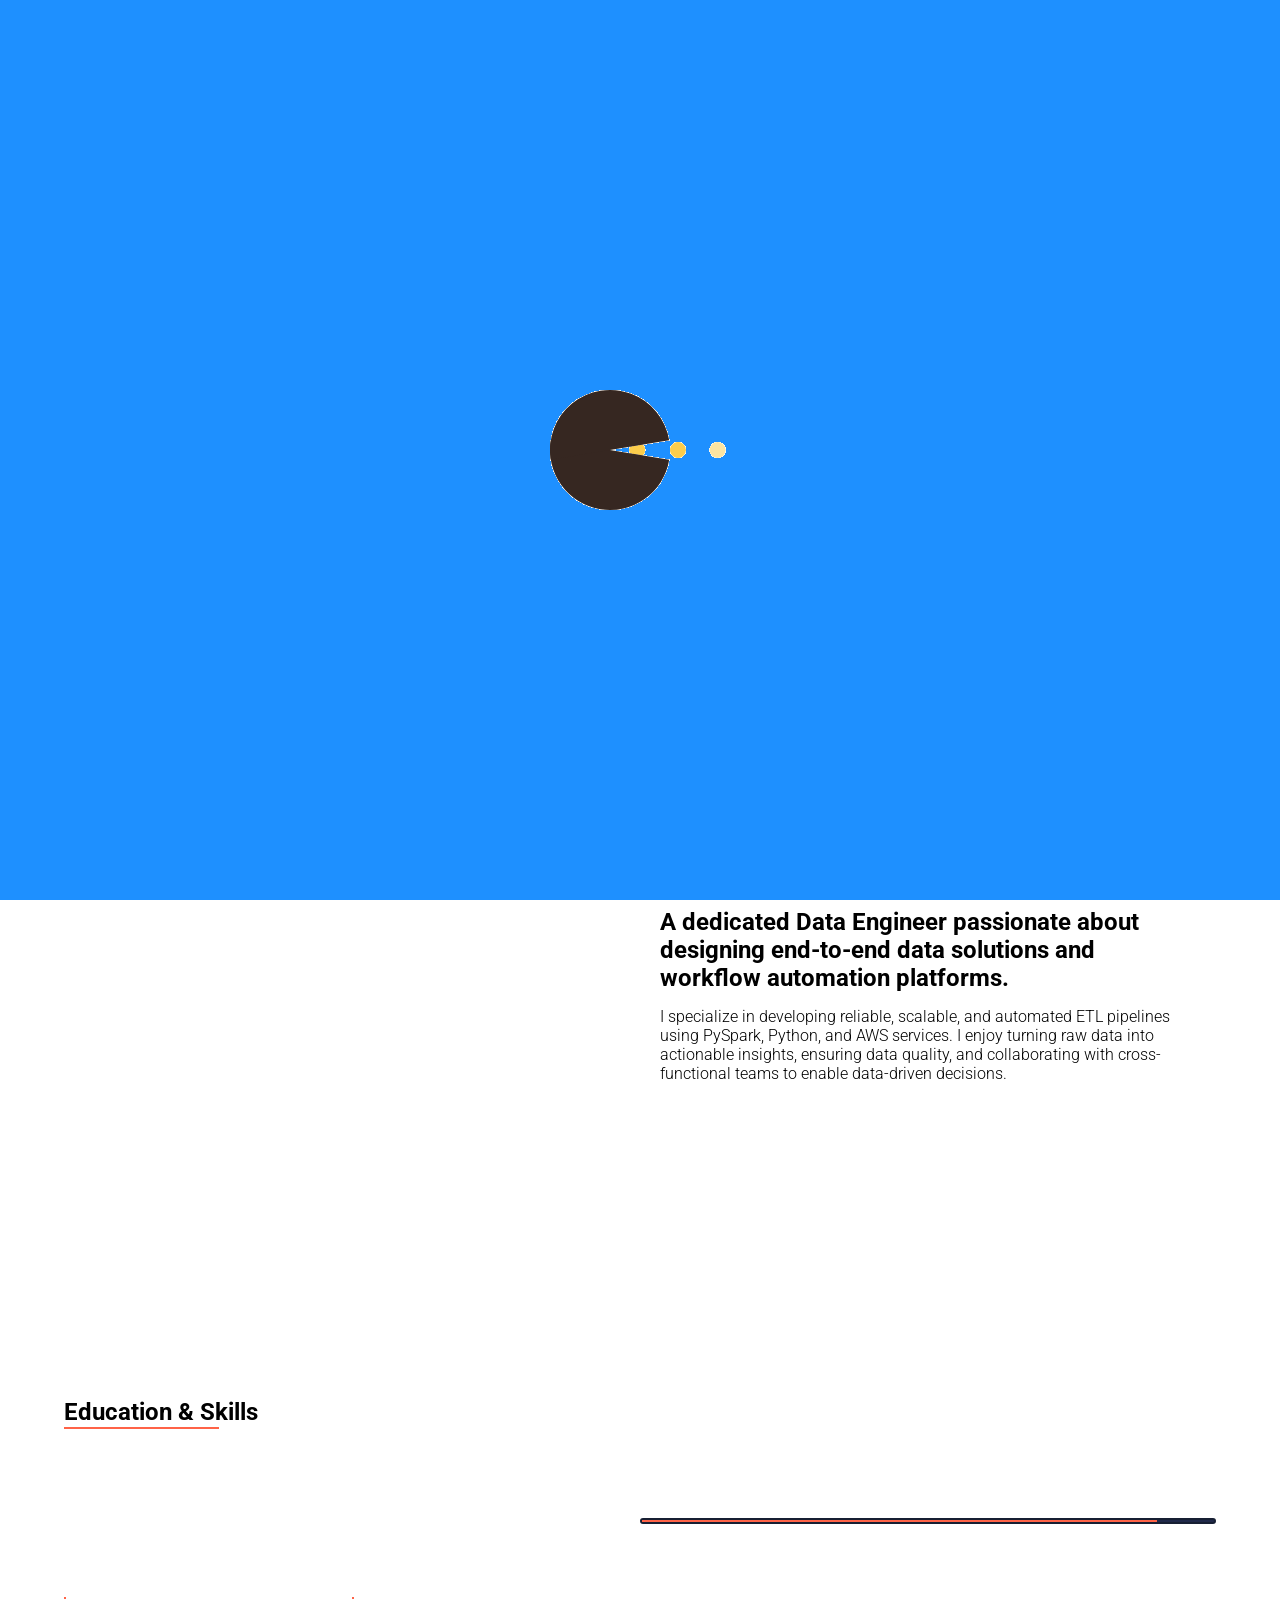
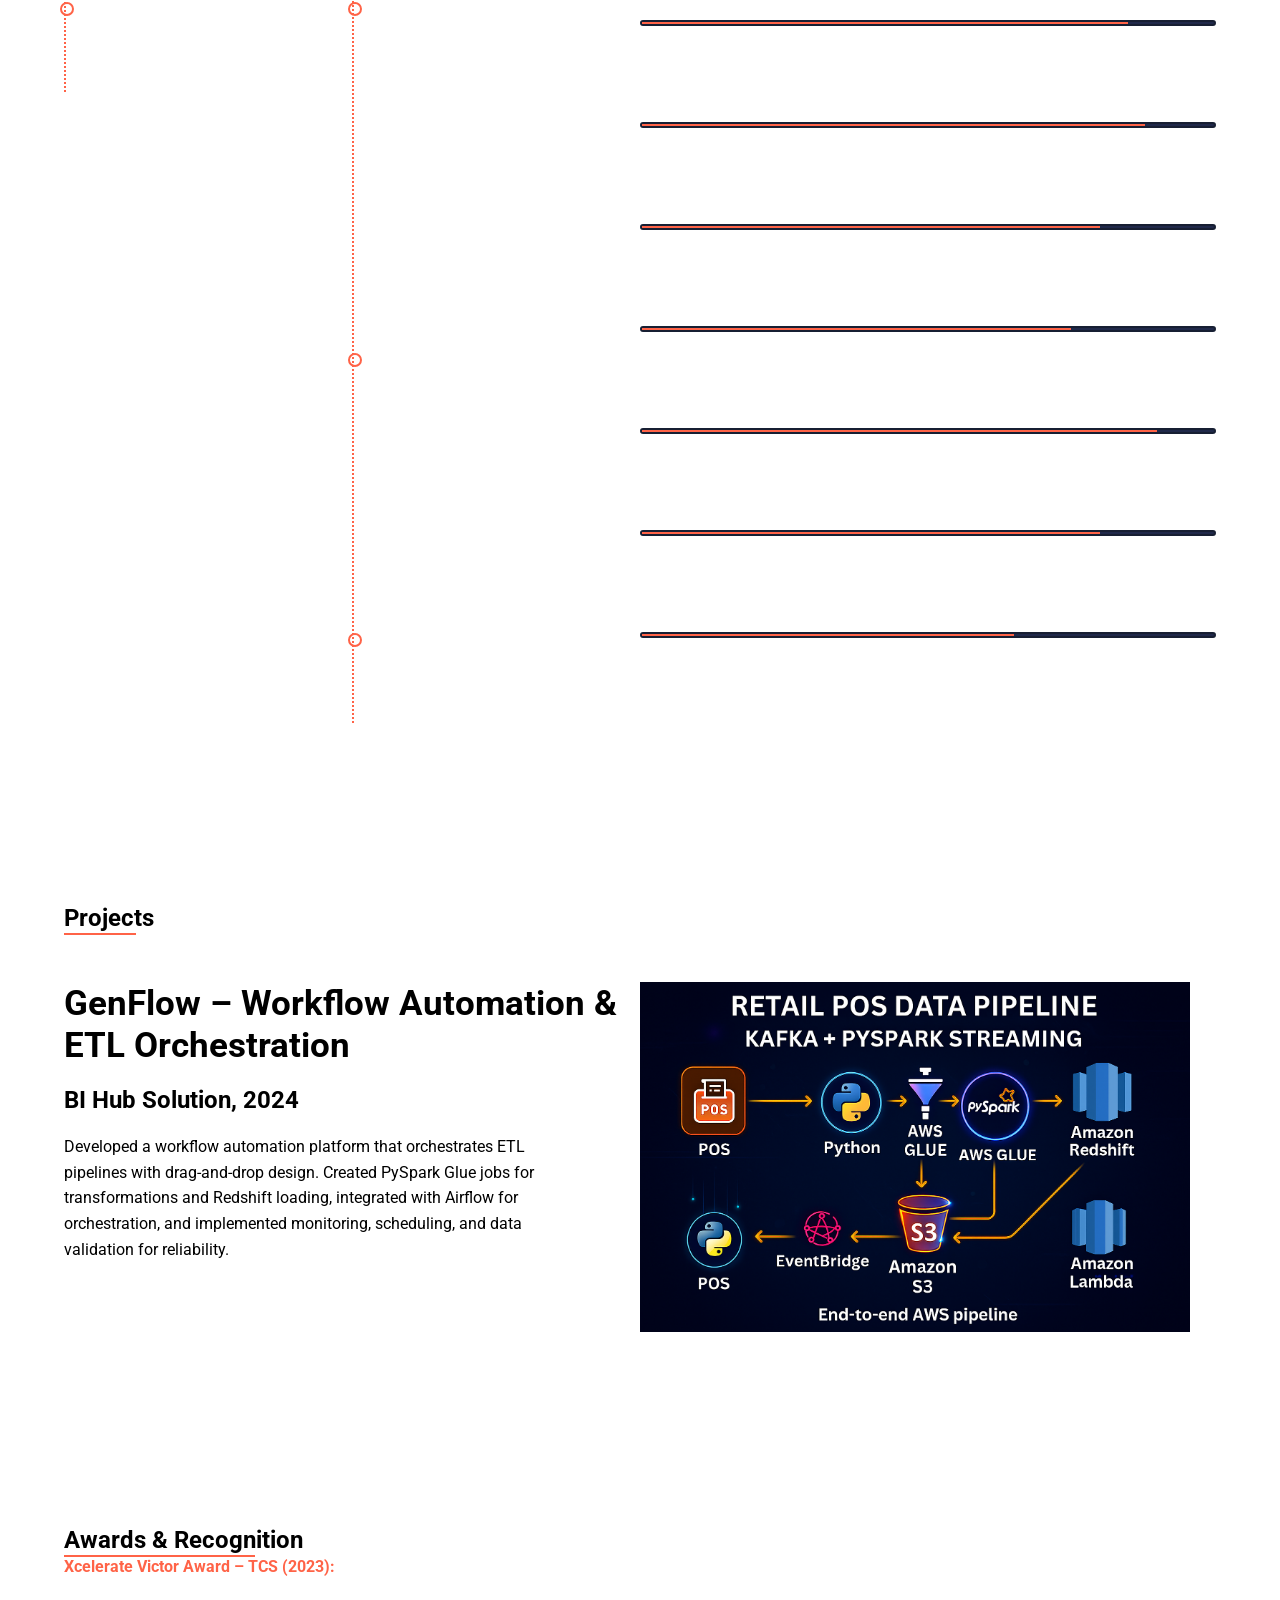
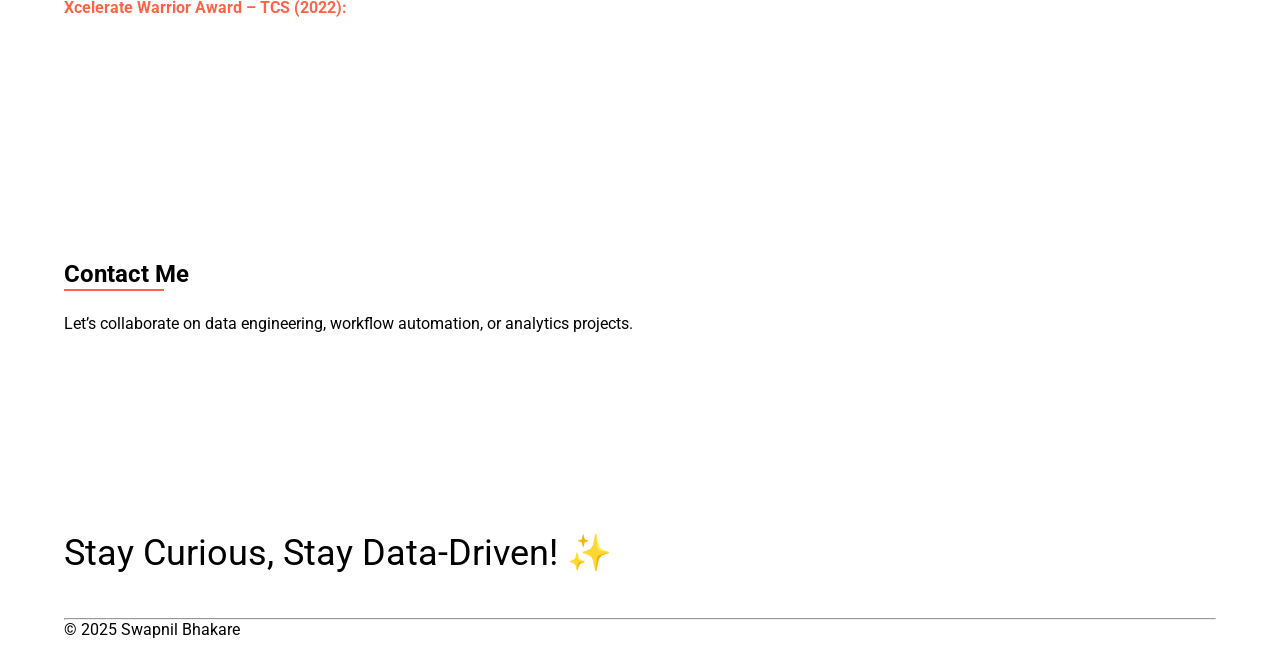
==== commit eea45f3e: "updated" ====
--- a/index.html
+++ b/index.html
@@ -1,261 +1,283 @@
 <!DOCTYPE html>
 <html lang="en">
-  <head>
-    <meta charset="UTF-8" />
-    <meta http-equiv="X-UA-Compatible" content="IE=edge" />
-    <meta name="viewport" content="width=device-width, initial-scale=1.0" />
-    <title>Swapnil Bhakare - Data Engineer</title>
-    <!-- font awesome icon cdn -->
-    <link
-      rel="stylesheet"
-      href="https://use.fontawesome.com/releases/v5.15.4/css/all.css"
-      integrity="sha384-DyZ88mC6Up2uqS4h/KRgHuoeGwBcD4Ng9SiP4dIRy0EXTlnuz47vAwmeGwVChigm"
-      crossorigin="anonymous"
-    />
-    <!-- Google font link -->
-    <link rel="preconnect" href="https://fonts.googleapis.com" />
-    <link rel="preconnect" href="https://fonts.gstatic.com" crossorigin />
-    <link
-      href="https://fonts.googleapis.com/css2?family=Montserrat:wght@400;500;700&family=Noto+Sans+Mono:wght@400;500;700&family=Roboto:wght@100;300&display=swap"
-      rel="stylesheet"
-    />
-    <!-- Aos css link  -->
-    <link rel="stylesheet" type="text/css" href="./css/aos.css" />
-    <!-- custom stylesheet link -->
-    <link rel="stylesheet" href="./css/style.css" />
-    <link rel="stylesheet" href="./css/mobile.css">
-  </head>
-  <body onscroll="scrollWin()">
-    <!-- Preloader -->
-    <div class="preloader">
-      <img src="./images/preloader.gif" alt="" />
-    </div>
-
-    <!-- navbar -->
-    <div class="hamberger">
-      <span></span>
-      <span></span>
-      <span></span>
-    </div>
-    <nav class="container flex">
-      <div class="logo">
-        <span><strong>Swapnil Bhakare</strong></span>
-      </div>
-      <ul class="flex">
-        <li><a class="nav-link" href="#about">About</a></li>
-        <li><a class="nav-link" href="#skills">Skills</a></li>
-        <li><a class="nav-link" href="#work">Projects</a></li>
-        <li><a class="nav-link" href="#contact">Contact</a></li>
-      </ul>
-    </nav>
-
-    <!-- home section -->
-    <section id="home" class="container flex">
-      <div class="left">
-        <h1>I'm Swapnil Bhakare</h1>
-        <p>
-          I am a Data Engineer passionate about building robust, scalable, and automated data pipelines. 
-          I transform raw data into actionable insights using Python, PySpark, AWS, and modern ETL frameworks.
+
+<head>
+  <meta charset="UTF-8" />
+  <meta http-equiv="X-UA-Compatible" content="IE=edge" />
+  <meta name="viewport" content="width=device-width, initial-scale=1.0" />
+  <title>Swapnil Bhakare - Data Engineer</title>
+  <!-- font awesome icon cdn -->
+  <link rel="stylesheet" href="https://use.fontawesome.com/releases/v5.15.4/css/all.css"
+    integrity="sha384-DyZ88mC6Up2uqS4h/KRgHuoeGwBcD4Ng9SiP4dIRy0EXTlnuz47vAwmeGwVChigm" crossorigin="anonymous" />
+  <!-- Google font link -->
+  <link rel="preconnect" href="https://fonts.googleapis.com" />
+  <link rel="preconnect" href="https://fonts.gstatic.com" crossorigin />
+  <link
+    href="https://fonts.googleapis.com/css2?family=Montserrat:wght@400;500;700&family=Noto+Sans+Mono:wght@400;500;700&family=Roboto:wght@100;300&display=swap"
+    rel="stylesheet" />
+  <!-- Aos css link  -->
+  <link rel="stylesheet" type="text/css" href="./css/aos.css" />
+  <!-- custom stylesheet link -->
+  <link rel="stylesheet" href="./css/style.css" />
+  <link rel="stylesheet" href="./css/mobile.css">
+</head>
+
+<body onscroll="scrollWin()">
+  <!-- Preloader -->
+  <div class="preloader">
+    <img src="./images/preloader.gif" alt="" />
+  </div>
+
+  <!-- navbar -->
+  <div class="hamberger">
+    <span></span>
+    <span></span>
+    <span></span>
+  </div>
+  <nav class="container flex">
+    <div class="logo">
+      <span><strong>Swapnil Bhakare</strong></span>
+    </div>
+    <ul class="flex">
+      <li><a class="nav-link" href="#about">About</a></li>
+      <li><a class="nav-link" href="#skills">Skills</a></li>
+      <li><a class="nav-link" href="#work">Projects</a></li>
+      <li><a class="nav-link" href="#awards">Awards</a></li>
+      <li><a class="nav-link" href="#contact">Contact</a></li>
+    </ul>
+  </nav>
+
+  <!-- home section -->
+  <section id="home" class="container flex">
+    <div class="left">
+      <h1>I'm Swapnil Bhakare</h1>
+      <p>
+        Data Engineer with 3.5+ years of experience across Data Engineering and Technical Support.
+        Skilled in building scalable ETL pipelines, automating data workflows, and delivering analytics-ready data
+        using AWS (Glue, Redshift, Lambda, EMR, Airflow), PySpark, and SQL.
+        Passionate about data reliability, automation, and visualization.
+      </p>
+    </div>
+    <div class="right">
+      <div class="img swap"></div>
+      <div class="img swap1"></div>
+    </div>
+    <div class="spinner"></div>
+  </section>
+
+  <!-- about section -->
+  <section id="about" class="container flex">
+    <div class="left" data-aos="fade-right">
+      <div class="flex">
+        <a href="https://github.com/swapnilbhakare" target="_blank"><i class="fab fa-github"></i> GitHub
+          <span>→</span></a>
+        <a href="https://www.linkedin.com/in/swapnil-bhakare" target="_blank"><i class="fab fa-linkedin"></i>
+          LinkedIn <span>→</span></a>
+        <a href="https://twitter.com/SwapnilBhakre_7" target="_blank"><i class="fab fa-twitter"></i> Twitter
+          <span>→</span></a>
+        <a href="./DATA_ENGINEER_Swapnil.pdf" download class="download-btn"><i class="fas fa-file-download"></i> Resume
+          <span>→</span></a>
+      </div>
+    </div>
+    <div class="right">
+      <div>
+        <h3 data-aos="fade-left">
+          A dedicated Data Engineer passionate about designing end-to-end data solutions and workflow automation
+          platforms.
+        </h3>
+        <p data-aos="fade-left">
+          I specialize in developing reliable, scalable, and automated ETL pipelines using PySpark, Python, and AWS
+          services.
+          I enjoy turning raw data into actionable insights, ensuring data quality, and collaborating with
+          cross-functional teams
+          to enable data-driven decisions.
         </p>
       </div>
+    </div>
+  </section>
+
+  <!-- skills section -->
+  <section id="skills" class="container skills">
+    <h2 class="section_heading" data-aos="fade-right">Education & Skills</h2>
+    <div class="content flex">
+      <div class="left" data-aos="fade-right">
+        <div class="inner__left">
+          <div class="heading">
+            <i class="fas fa-graduation-cap"></i>
+            <h5>Education</h5>
+          </div>
+          <div class="timeline__wrapper">
+            <div class="item">
+              <p>June 2017 – April 2020</p>
+              <p class="center">Dr. Babasaheb Ambedkar Marathwada University</p>
+              <p>Bachelor of Computer Application (B.C.A)</p>
+            </div>
+          </div>
+        </div>
+
+        <div class="inner__right">
+          <div class="heading">
+            <i class="fas fa-suitcase"></i>
+            <h5>Experience</h5>
+          </div>
+          <div class="timeline__wrapper">
+            <div class="item">
+              <p>Jan 2024 – Present</p>
+              <p class="center">Data Engineer – BI Hub Solution</p>
+              <p>
+                • Designed & implemented ETL pipelines using PySpark & AWS Glue for GenFlow automation platform.<br />
+                • Migrated & transformed data into Redshift for analytics.<br />
+                • Automated workflows using Airflow, Lambda, and Python scripts.<br />
+                • Improved pipeline efficiency by 20% with optimized S3 → Glue → Redshift flow.<br />
+                • Built validation scripts and monitoring systems ensuring data accuracy.
+              </p>
+            </div>
+            <div class="item">
+              <p>Jan 2022 – Dec 2023</p>
+              <p class="center">Programmer – Tata Consultancy Services</p>
+              <p>
+                • Delivered L1/L2 Technical Support ensuring SLA compliance.<br />
+                • Diagnosed and resolved issues across Windows/Linux servers & Azure AD.<br />
+                • Managed user provisioning, access control, and system health checks.<br />
+                • Documented troubleshooting processes to enhance operational efficiency.
+              </p>
+            </div>
+            <div class="item">
+              <p>Sep 2021 – Nov 2021</p>
+              <p class="center">Data Annotation Specialist – Digiyoda</p>
+              <p>
+                • Labeled & validated large datasets (98% accuracy) for ML/NLP models.
+              </p>
+            </div>
+          </div>
+        </div>
+      </div>
+
       <div class="right">
-        <div class="img swap"></div>
-        <div class="img swap1"></div>
-      </div>
-      <div class="spinner"></div>
-    </section>
-
-    <!-- about section -->
-    <section id="about" class="container flex">
-      <div class="left" data-aos="fade-right">
-        <div class="flex">
-          <a href="#"><i class="fab fa-github"></i> GitHub</a>
-          <a href="#"><i class="fab fa-linkedin"></i> LinkedIn</a>
-          <a href="#"><i class="fab fa-twitter"></i> Twitter</a>
-        </div>
+        <div class="skills__wrapper" data-aos="fade-left">
+          <div class="skill-box">
+            <h4>Python</h4>
+            <div class="progress__wrap"><span data-percent="90" class="progress__bar"><span
+                  class="tooltip">90%</span></span></div>
+          </div>
+          <div class="skill-box">
+            <h4>PySpark</h4>
+            <div class="progress__wrap"><span data-percent="85" class="progress__bar"><span
+                  class="tooltip">85%</span></span></div>
+          </div>
+          <div class="skill-box">
+            <h4>SQL / Data Modeling</h4>
+            <div class="progress__wrap"><span data-percent="88" class="progress__bar"><span
+                  class="tooltip">88%</span></span></div>
+          </div>
+          <div class="skill-box">
+            <h4>AWS (S3, Glue, Redshift, Lambda, EMR)</h4>
+            <div class="progress__wrap"><span data-percent="80" class="progress__bar"><span
+                  class="tooltip">80%</span></span></div>
+          </div>
+          <div class="skill-box">
+            <h4>Airflow</h4>
+            <div class="progress__wrap"><span data-percent="75" class="progress__bar"><span
+                  class="tooltip">75%</span></span></div>
+          </div>
+          <div class="skill-box">
+            <h4>ETL / Data Pipelines</h4>
+            <div class="progress__wrap"><span data-percent="90" class="progress__bar"><span
+                  class="tooltip">90%</span></span></div>
+          </div>
+          <div class="skill-box">
+            <h4>Data Warehousing</h4>
+            <div class="progress__wrap"><span data-percent="80" class="progress__bar"><span
+                  class="tooltip">80%</span></span></div>
+          </div>
+          <div class="skill-box">
+            <h4>Power BI / Tableau</h4>
+            <div class="progress__wrap"><span data-percent="65" class="progress__bar"><span
+                  class="tooltip">65%</span></span></div>
+          </div>
+        </div>
+      </div>
+    </div>
+  </section>
+
+  <!-- projects section -->
+  <section id="work" class="container work">
+    <h2 class="section_heading" data-aos="fade-right">Projects</h2>
+
+    <div class="flex row">
+      <div class="left" data-aos="fade-right">
+        <div class="content">
+          <h2>GenFlow – Workflow Automation & ETL Orchestration</h2>
+          <h3>BI Hub Solution, 2024</h3>
+          <p>
+            Developed a workflow automation platform that orchestrates ETL pipelines with drag-and-drop design.
+            Created PySpark Glue jobs for transformations and Redshift loading, integrated with Airflow for
+            orchestration,
+            and implemented monitoring, scheduling, and data validation for reliability.
+          </p>
+        </div>
+      </div>
+      <div class="right" data-aos="fade-left">
+        <div class="img-wrapper">
+          <img src="./images/pipline.png" alt="GenFlow Project" />
+        </div>
+      </div>
+    </div>
+  </section>
+
+  <!-- awards section -->
+  <section id="awards" class="container">
+    <h2 class="section_heading" data-aos="fade-right">Awards & Recognition</h2>
+    <ul data-aos="fade-up">
+      <li><strong>Xcelerate Victor Award – TCS (2023):</strong> Recognized for ownership and high-impact delivery.</li>
+      <li><strong>Xcelerate Warrior Award – TCS (2022):</strong> Honored for continuous learning and technical
+        advancement.</li>
+    </ul>
+
+    <h3 data-aos="fade-right" style="margin-top:20px;">Languages</h3>
+    <p data-aos="fade-up">English (Professional) | Hindi (Native) | Marathi (Native)</p>
+  </section>
+
+  <!-- contact section -->
+  <section id="contact" class="container contact">
+    <h2 class="section_heading" data-aos="fade-right">Contact Me</h2>
+    <div class="flex">
+      <div class="left" data-aos="fade-right">
+        <p>Let’s collaborate on data engineering, workflow automation, or analytics projects.</p>
       </div>
       <div class="right">
-        <div>
-          <h3 data-aos="fade-left">
-            I am 27 years old, a dedicated Data Engineer, and passionate about designing end-to-end data solutions. 
-            I have hands-on experience with ETL pipelines, data warehousing, AWS cloud services, and real-time data processing.
-          </h3>
-          <p data-aos="fade-left">
-            I enjoy solving complex data problems, automating workflows, and delivering analytics-ready datasets to drive business decisions. 
-            I believe in continuous learning and exploring new technologies to stay ahead in the data engineering field.
-          </p>
-        </div>
-      </div>
-    </section>
-
-    <!-- skills section -->
-    <section id="skills" class="container skills">
-      <h2 class="section_heading" data-aos="fade-right">Education & Skills</h2>
-      <div class="content flex">
-        <div class="left" data-aos="fade-right">
-          <div class="inner__left">
-            <div class="heading">
-              <i class="fas fa-graduation-cap"></i>
-              <h5>Education</h5>
-            </div>
-            <div class="timeline__wrapper">
-              <div class="item">
-                <p>2015 - 2016</p>
-                <p class="center">High School</p>
-                <p>Secondary Education</p>
-              </div>
-              <div class="item">
-                <p>2017 - 2020</p>
-                <p class="center">University</p>
-                <p>Bachelor of Computer Application</p>
-              </div>
-            </div>
-          </div>
-          <div class="inner__right">
-            <div class="heading">
-              <i class="fas fa-suitcase"></i>
-              <h5>Experience</h5>
-            </div>
-            <div class="timeline__wrapper">
-              <div class="item">
-                <p>January 2024 – Present</p>
-                <p class="center">Data Engineer — Bi Hub Solution</p>
-                <p>
-                  • Designed and optimized ETL pipelines using PySpark and Python.<br />
-                  • Built automated workflows in Airflow to process 5M+ daily POS transactions.<br />
-                  • Implemented cloud data solutions on AWS (S3, Glue, Redshift) for analytics-ready datasets.<br />
-                  • Collaborated with analysts and data scientists to ensure high-quality data delivery.
-                </p>
-              </div>
-              <div class="item">
-                <p>January 2022 – December 2023</p>
-                <p class="center">Data Engineer — TCS</p>
-                <p>
-                  • Developed scalable data pipelines for real-time and batch processing.<br />
-                  • Worked with SQL Server, AWS DMS, and Athena for seamless data ingestion.<br />
-                  • Automated ETL tasks and monitoring with AWS Lambda and EventBridge.<br />
-                  • Applied data modeling and optimization techniques to improve query performance.
-                </p>
-              </div>
-            </div>
-          </div>
-        </div>
-
-        <div class="right">
-          <div class="skills__wrapper" data-aos="fade-left">
-            <div class="skill-box"><h4>Python</h4><div class="progress__wrap"><span data-percent="85" class="progress__bar"><span class="tooltip">85%</span></span></div></div>
-            <div class="skill-box"><h4>PySpark</h4><div class="progress__wrap"><span data-percent="80" class="progress__bar"><span class="tooltip">80%</span></span></div></div>
-            <div class="skill-box"><h4>SQL / Data Modeling</h4><div class="progress__wrap"><span data-percent="85" class="progress__bar"><span class="tooltip">85%</span></span></div></div>
-            <div class="skill-box"><h4>AWS (S3, Glue, Redshift, Lambda)</h4><div class="progress__wrap"><span data-percent="80" class="progress__bar"><span class="tooltip">80%</span></span></div></div>
-            <div class="skill-box"><h4>Airflow</h4><div class="progress__wrap"><span data-percent="75" class="progress__bar"><span class="tooltip">75%</span></span></div></div>
-            <div class="skill-box"><h4>Kafka / NiFi / Iceberg</h4><div class="progress__wrap"><span data-percent="70" class="progress__bar"><span class="tooltip">70%</span></span></div></div>
-            <div class="skill-box"><h4>ETL / Data Pipelines</h4><div class="progress__wrap"><span data-percent="85" class="progress__bar"><span class="tooltip">85%</span></span></div></div>
-            <div class="skill-box"><h4>CI/CD / GitHub Actions</h4><div class="progress__wrap"><span data-percent="75" class="progress__bar"><span class="tooltip">75%</span></span></div></div>
-            <div class="skill-box"><h4>Power BI / Tableau</h4><div class="progress__wrap"><span data-percent="65" class="progress__bar"><span class="tooltip">65%</span></span></div></div>
-          </div>
-        </div>
-      </div>
-    </section>
-
-    <!-- projects section -->
-    <section id="work" class="container work">
-      <h2 class="section_heading" data-aos="fade-right">Projects</h2>
-
-      <div class="flex row">
-        <div class="left" data-aos="fade-right">
-          <div class="content">
-            <h2>Retail POS Data Pipeline</h2>
-            <h3>End-to-end AWS pipeline</h3>
-            <p>
-              Built a complete ETL pipeline for POS data using Python, PySpark, AWS Glue, S3, and Redshift.
-              Implemented automated data ingestion, transformation, validation, and incremental loading. 
-              Ensured real-time updates using CDC and event-driven workflows with EventBridge and Lambda.
-            </p>
-          </div>
-        </div>
-        <div class="right" data-aos="fade-left">
-          <div class="img-wrapper">
-            <img src="./images/data_pipeline.png" alt="Retail POS Pipeline" />
-          </div>
-        </div>
-      </div>
-
-      <div class="flex row">
-        <div class="left" data-aos="fade-right">
-          <div class="img-wrapper">
-            <img src="./images/streaming_pipeline.png" alt="Streaming Pipeline" />
-          </div>
-        </div>
-        <div class="right" data-aos="fade-left">
-          <div class="content">
-            <h2>Real-time Streaming Pipeline</h2>
-            <h3>Kafka + PySpark Streaming</h3>
-            <p>
-              Developed a real-time data ingestion and processing pipeline using Kafka and PySpark Streaming.
-              Applied schema validation, error handling, and windowed aggregations to process streaming events efficiently.
-            </p>
-          </div>
-        </div>
-      </div>
-
-      <div class="flex row">
-        <div class="left" data-aos="fade-right">
-          <div class="content">
-            <h2>Data Lake ETL & Analytics</h2>
-            <h3>S3 + Redshift + Athena</h3>
-            <p>
-              Built a data lake architecture on S3 and automated ETL workflows using Glue. 
-              Created Athena queries and Redshift tables for analytics dashboards, enabling business insights and reporting.
-            </p>
-          </div>
-        </div>
-        <div class="right" data-aos="fade-left">
-          <div class="img-wrapper">
-            <img src="./images/data_lake.png" alt="Data Lake Project" />
-          </div>
-        </div>
-      </div>
-    </section>
-
-    <!-- contact section -->
-    <section id="contact" class="container contact">
-      <h2 class="section_heading" data-aos="fade-right">Contact Me</h2>
-      <div class="flex">
-        <div class="left" data-aos="fade-right">
-          <p>Let’s discuss data engineering, pipelines, or analytics solutions. I’m always open to new opportunities!</p>
-        </div>
-        <div class="right">
-          <p>Email: swapnilbhakare7@gmail.com</p>
-          <p>Phone: +91 7030001343</p>
-        </div>
-      </div>
-    </section>
-
-    <!-- footer section -->
-    <footer class="container">
-      <div class="flex">
-        <div class="left" data-aos="fade-right">
-          <h4>Stay curious, stay data-driven! ✨</h4>
-        </div>
-        <div class="right">
-          <div class="social_section flex">
-            <a href="https://wa.me/+917030001343"><i class="fab fa-whatsapp"></i></a>
-            <a href="https://github.com/swapnilbhakare"><i class="fab fa-github"></i></a>
-            <a href="https://in.linkedin.com/in/swapnil-bhakare"><i class="fab fa-linkedin"></i></a>
-            <a href="https://twitter.com/SwapnilBhakre_7"><i class="fab fa-twitter"></i></a>
-          </div>
-        </div>
-      </div>
-      <hr />
-      <span>@copyright 2025 Swapnil Bhakare</span>
-    </footer>
-
-    <script src="./js/main.js"></script>
-    <script src="./js/scroll.js"></script>
-    <script src="http://code.jquery.com/jquery-3.5.1.js"></script>
-    <script src="./js/aos.js"></script>
-    <script>
-      AOS.init({ duration: 2000 });
-    </script>
-  </body>
-</html>
+        <p>Email: <a href="mailto:swapnilbhakare7@gmail.com">swapnilbhakare7@gmail.com</a></p>
+        <p>Phone: <a href="tel:+917030001343">+91 7030001343</a></p>
+      </div>
+    </div>
+  </section>
+
+  <!-- footer section -->
+  <footer class="container">
+    <div class="flex">
+      <div class="left" data-aos="fade-right">
+        <h4>Stay curious, stay data-driven! ✨</h4>
+      </div>
+      <div class="right">
+        <div class="social_section flex">
+          <a href="https://wa.me/+917030001343"><i class="fab fa-whatsapp"></i></a>
+          <a href="https://github.com/swapnilbhakare"><i class="fab fa-github"></i></a>
+          <a href="https://www.linkedin.com/in/swapnil-bhakare"><i class="fab fa-linkedin"></i></a>
+          <a href="https://twitter.com/SwapnilBhakre_7"><i class="fab fa-twitter"></i></a>
+        </div>
+      </div>
+    </div>
+    <hr />
+    <span>© 2025 Swapnil Bhakare</span>
+  </footer>
+
+  <script src="./js/main.js"></script>
+  <script src="./js/scroll.js"></script>
+  <script src="http://code.jquery.com/jquery-3.5.1.js"></script>
+  <script src="./js/aos.js"></script>
+  <script>
+    AOS.init({ duration: 2000 });
+  </script>
+</body>
+
+</html>
--- a/css/style.css
+++ b/css/style.css
@@ -186,8 +186,9 @@
 section#about .left,
 section#about .right {
   width: 50%;
-  padding: 10px;
-}
+  padding: 20px;
+}
+
 section#about .left div {
   margin-right: 25px;
   justify-content: space-between;
@@ -195,9 +196,14 @@
 }
 
 section#about .left div a {
-  color: var(--white);
+  color: var(--white) !important;
   font-weight: 600;
   font-size: 1.2rem;
+  text-decoration: none;
+}
+
+section#about .left div a:hover i {
+  transform: scale(1.1);
 }
 section#about .left div a span {
   padding: 0 10px;
@@ -207,13 +213,25 @@
   color: var(--primary-color);
   transition: 0.55s;
 }
-section#about .left div a:hover span {
-  transform: translate(5px);
-  transition: 2s;
-  -webkit-transition: 2s;
-  -moz-transition: 2s;
-  -ms-transition: 2s;
-  -o-transition: 2s;
+section#about .left div a.download-btn {
+  color: var(--primary-color);
+  padding: 0;
+  border-radius: 0;
+  background: transparent;
+  font-weight: 600;
+  font-size: 1.2rem;
+  transition: all 0.3s ease-in-out;
+  display: inline-block;
+  margin-top: 10px;
+  border: none;
+}
+
+section#about .left div a.download-btn:hover {
+  color: var(--white);
+  background: transparent;
+  border: none;
+  transform: none;
+  box-shadow: none;
 }
 section#about .right {
   padding: 10px 20px;
@@ -230,7 +248,14 @@
 
 /* skill section style */
 section#skills {
-  margin: 20px auto;
+  margin: 60px auto;
+  padding: 40px 0;
+}
+
+/* work section style */
+section#work {
+  margin: 60px auto;
+  padding: 40px 0;
 }
 
 h2.section_heading{
@@ -339,6 +364,11 @@
   text-transform: uppercase;
 }
 /* work section style */
+section#work {
+  margin: 60px auto;
+  padding: 40px 0;
+}
+
 .work .row{
   margin: 50px 0;
   align-items: flex-start;
@@ -382,9 +412,15 @@
 }
 .work .row .img-wrapper img{
   position: relative;
-  width: 500px;
-  height: 300px;
+  width: 550px;
+  height: 350px;
   object-fit: cover;
+}
+
+
+
+.work .row .img-wrapper img.second-image {
+  margin-top: 10px;
 }
 
 .work .row .right .content h2,
@@ -394,9 +430,67 @@
   margin-left: 50px;
 
 }
+/* awards section */
+section#awards {
+  margin: 60px auto;
+  padding: 40px 0;
+}
+
+section#awards ul {
+  margin-bottom: 40px;
+  padding-left: 0;
+}
+
+section#awards ul li {
+  margin-bottom: 15px;
+  line-height: 1.6;
+  color: var(--white);
+  font-size: 1rem;
+}
+
+section#awards ul li strong {
+  color: var(--primary-color);
+}
+
+section#awards h3 {
+  color: var(--white);
+  font-size: 1.3rem;
+  margin-bottom: 10px;
+  margin-top: 30px;
+}
+
+section#awards p {
+  color: var(--white);
+  font-size: 1rem;
+  line-height: 1.6;
+}
+
+/* contact section */
+section#contact {
+  margin: 60px auto;
+  padding: 40px 0;
+}
+
+section#contact .right p {
+  color: var(--white);
+  font-size: 1.1rem;
+  margin-bottom: 10px;
+}
+
+section#contact .right p a {
+  color: var(--white);
+  text-decoration: none;
+  transition: all 0.3s ease-in-out;
+}
+
+section#contact .right p a:hover {
+  color: var(--primary-color);
+}
+
 /* footer style */
 footer{
-  padding-bottom: 25px;
+  padding: 40px 0 25px 0;
+  margin-top: 60px;
 }
 footer div.flex{
   margin-bottom: 10px;
@@ -446,6 +540,43 @@
   margin: 15px 0;
 
 }
+/* Mobile-specific overrides */
+@media only screen and (max-width: 600px) {
+  section#about .left div a {
+    color: var(--white) !important;
+    margin: 8px 0;
+    display: block;
+  }
+  
+  section#about .left div a.download-btn {
+    color: var(--primary-color);
+    padding: 0;
+    border-radius: 0;
+    background: transparent;
+    font-weight: 600;
+    font-size: 1.2rem;
+    transition: all 0.3s ease-in-out;
+    display: inline-block;
+    margin: 10px 0;
+    border: none;
+  }
+  
+  section#about .left div a.download-btn:hover {
+    color: var(--white);
+    background: transparent;
+    border: none;
+  }
+  
+  /* Contact section mobile fixes */
+  section#contact .right p {
+    color: var(--white);
+    font-size: 1rem;
+  }
+  
+  section#contact .right p a {
+    color: var(--white) !important;
+  }
+}
 /* This class is used in js for background change */
 .changeColor{
   background: var(--secondary-color);
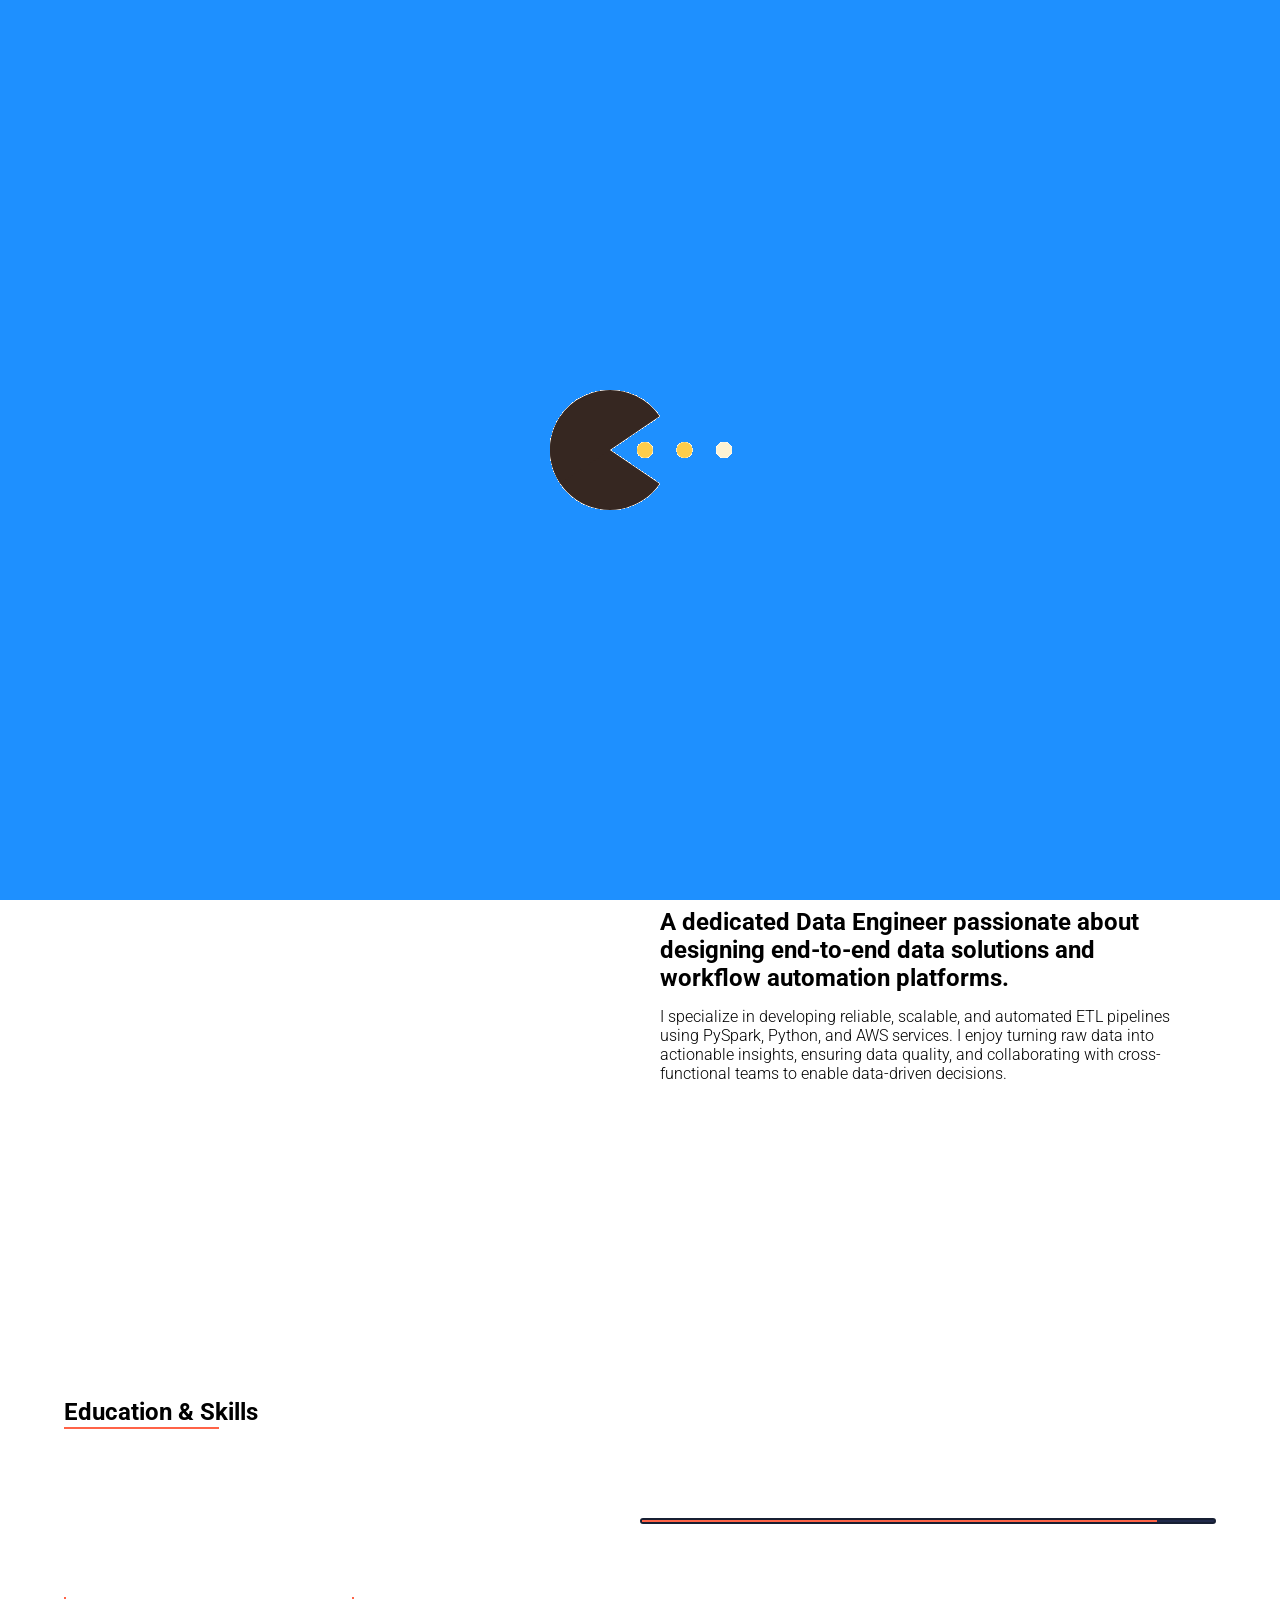
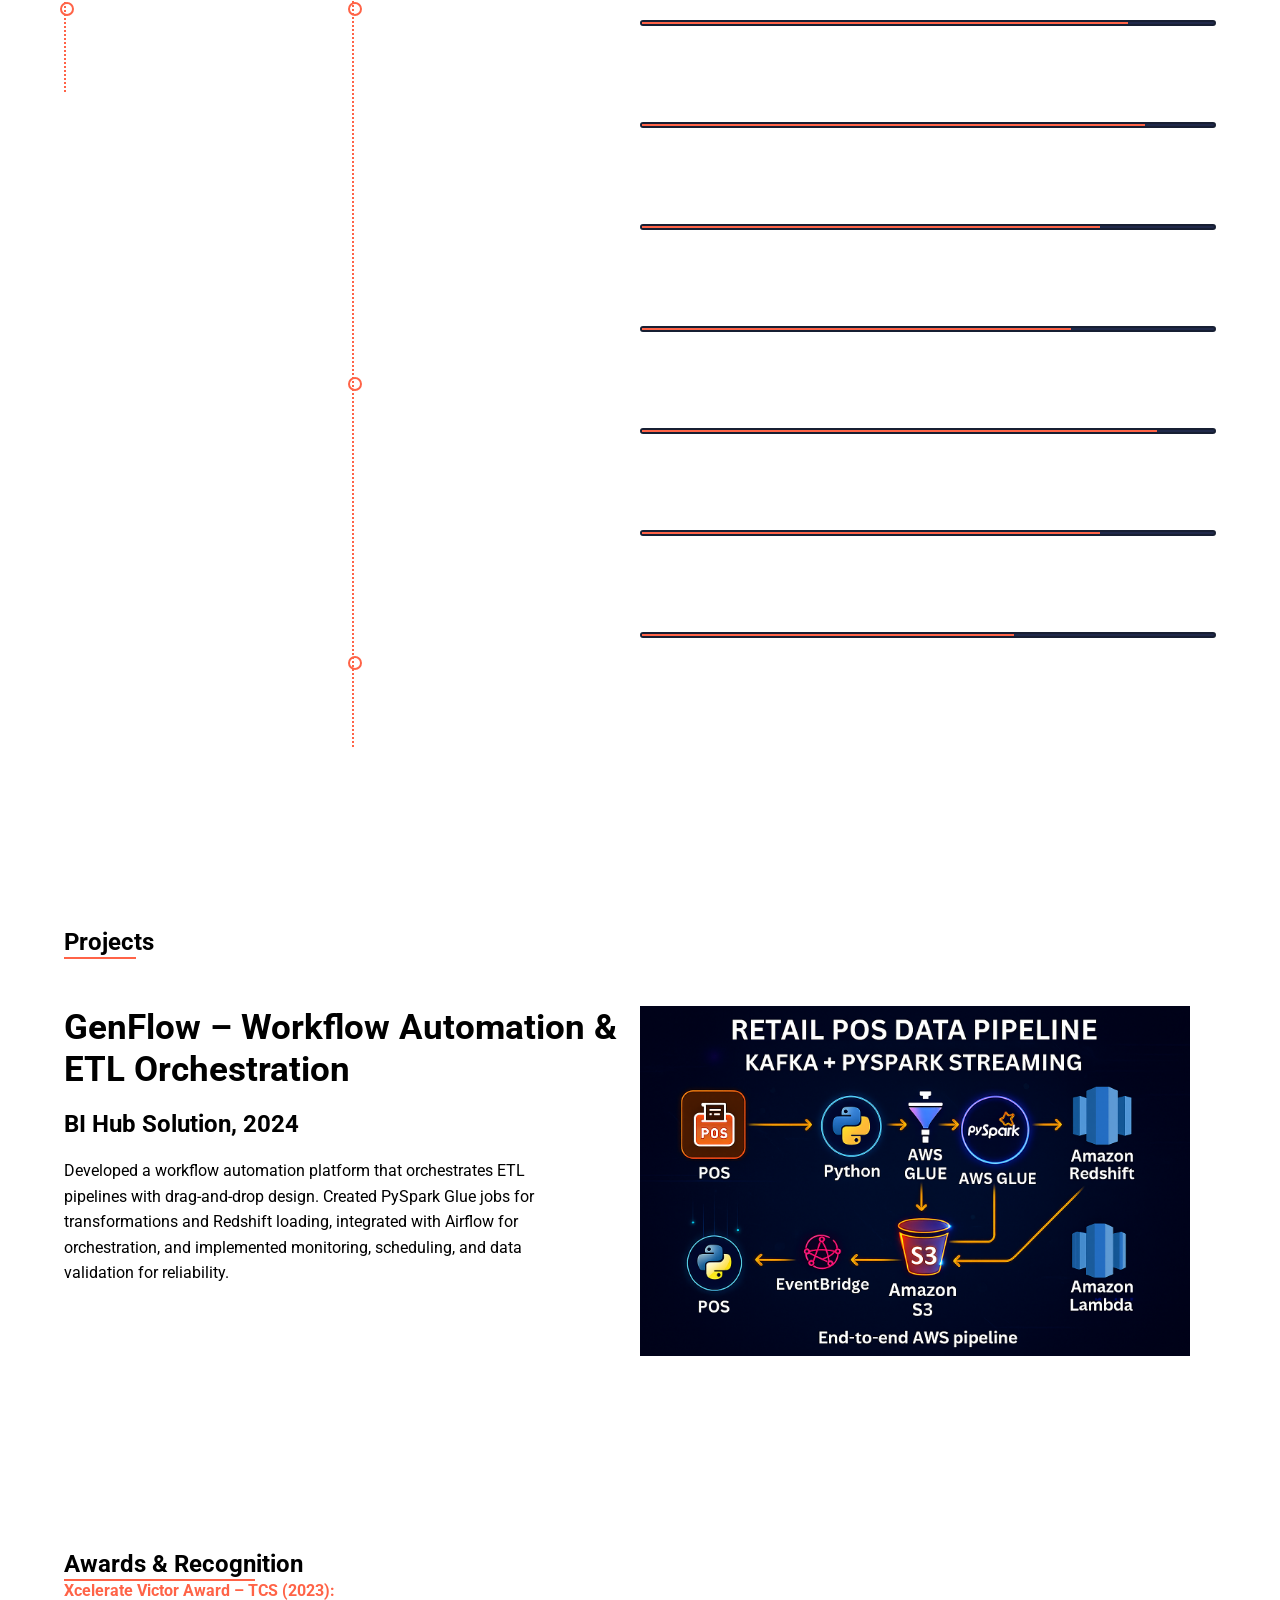
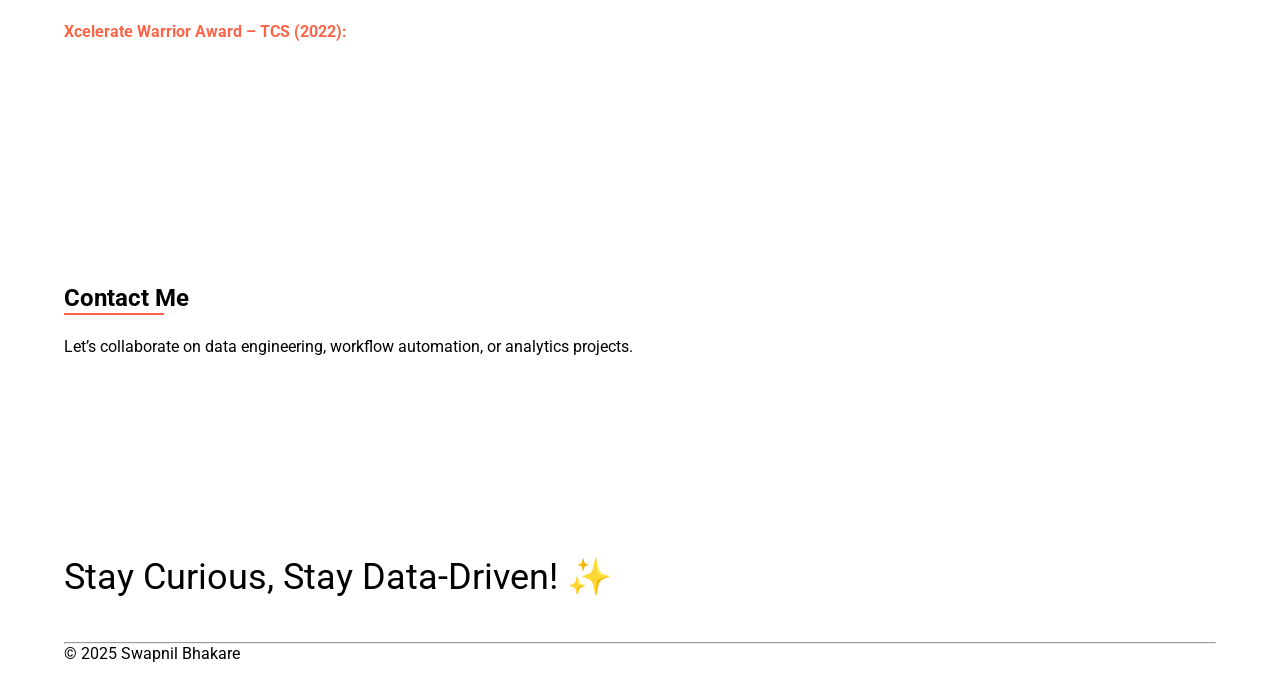
==== commit 13d7c21f: "Update index.html" ====
--- a/index.html
+++ b/index.html
@@ -123,7 +123,7 @@
           <div class="timeline__wrapper">
             <div class="item">
               <p>Jan 2024 – Present</p>
-              <p class="center">Data Engineer – BI Hub Solution</p>
+              <p class="center">Data Engineer – NEWGEN TECHNOMATE LLP</p>
               <p>
                 • Designed & implemented ETL pipelines using PySpark & AWS Glue for GenFlow automation platform.<br />
                 • Migrated & transformed data into Redshift for analytics.<br />
@@ -280,4 +280,4 @@
   </script>
 </body>
 
-</html>+</html>
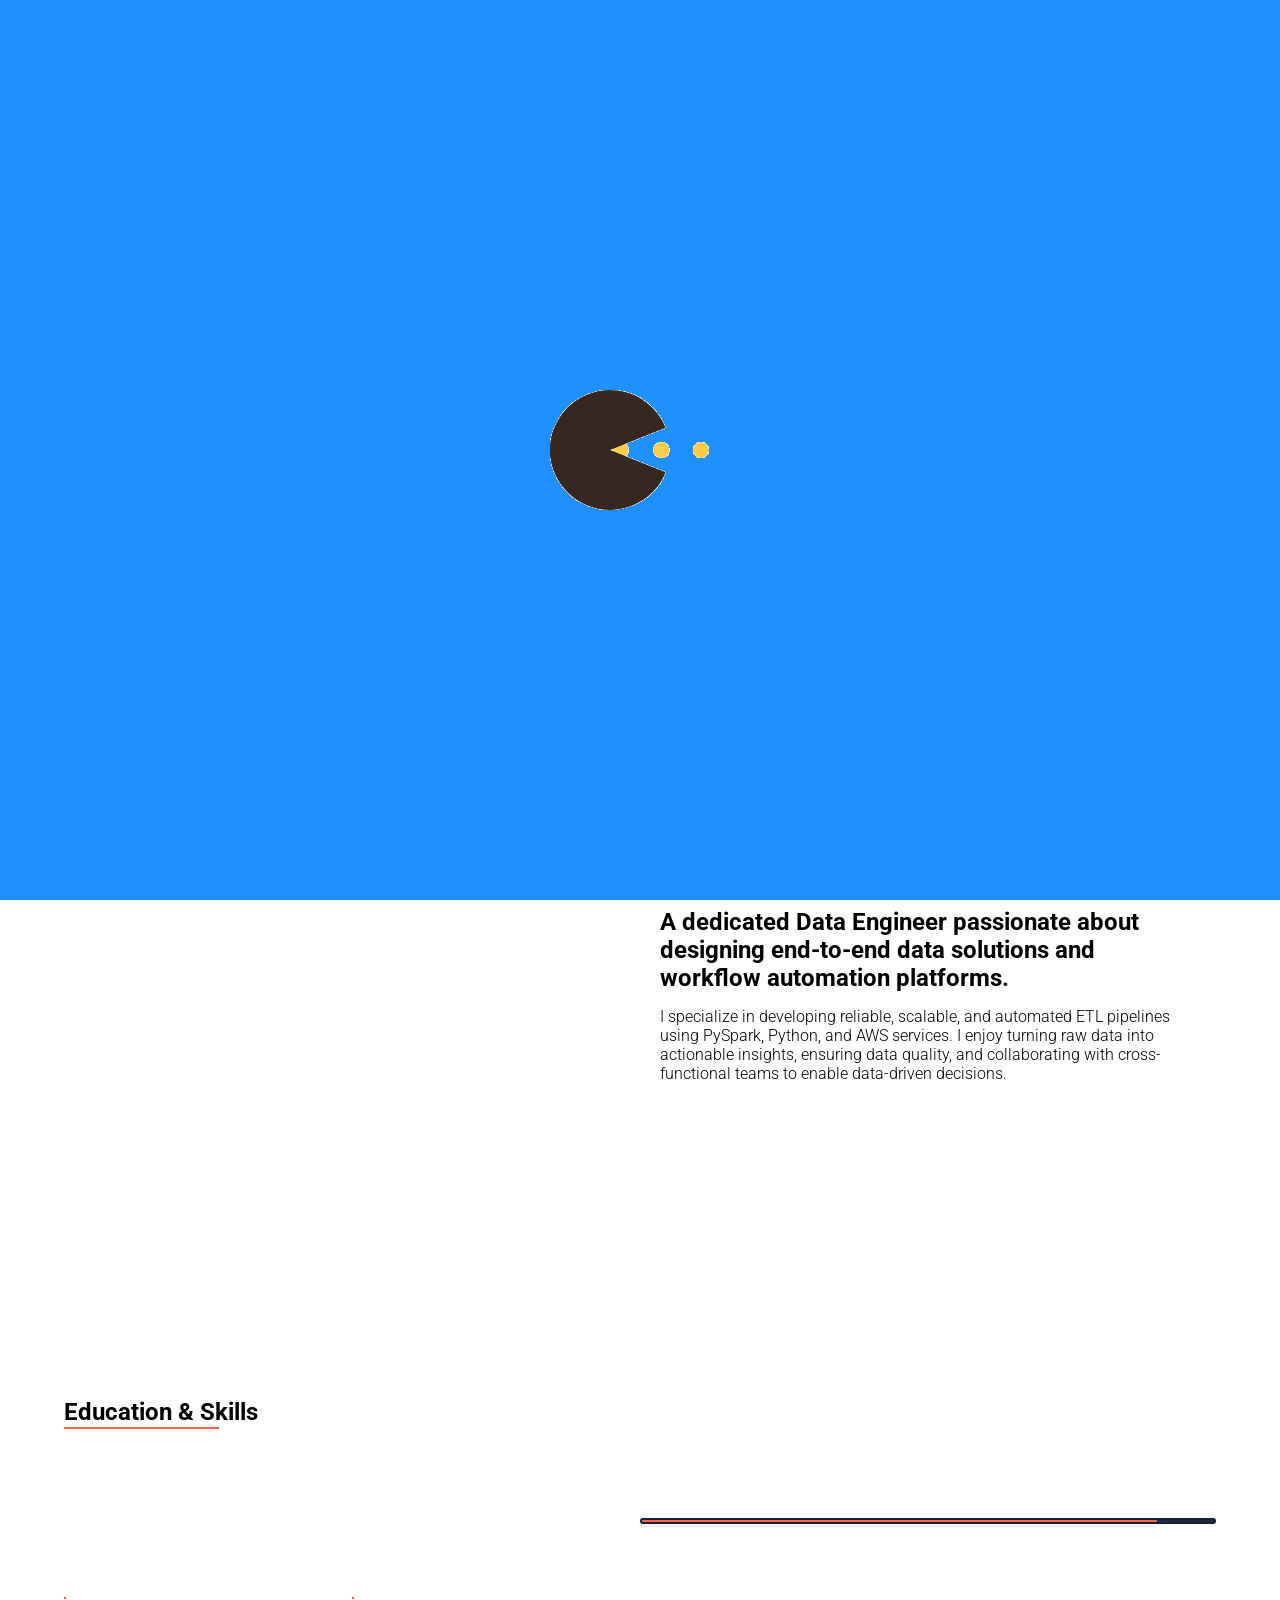
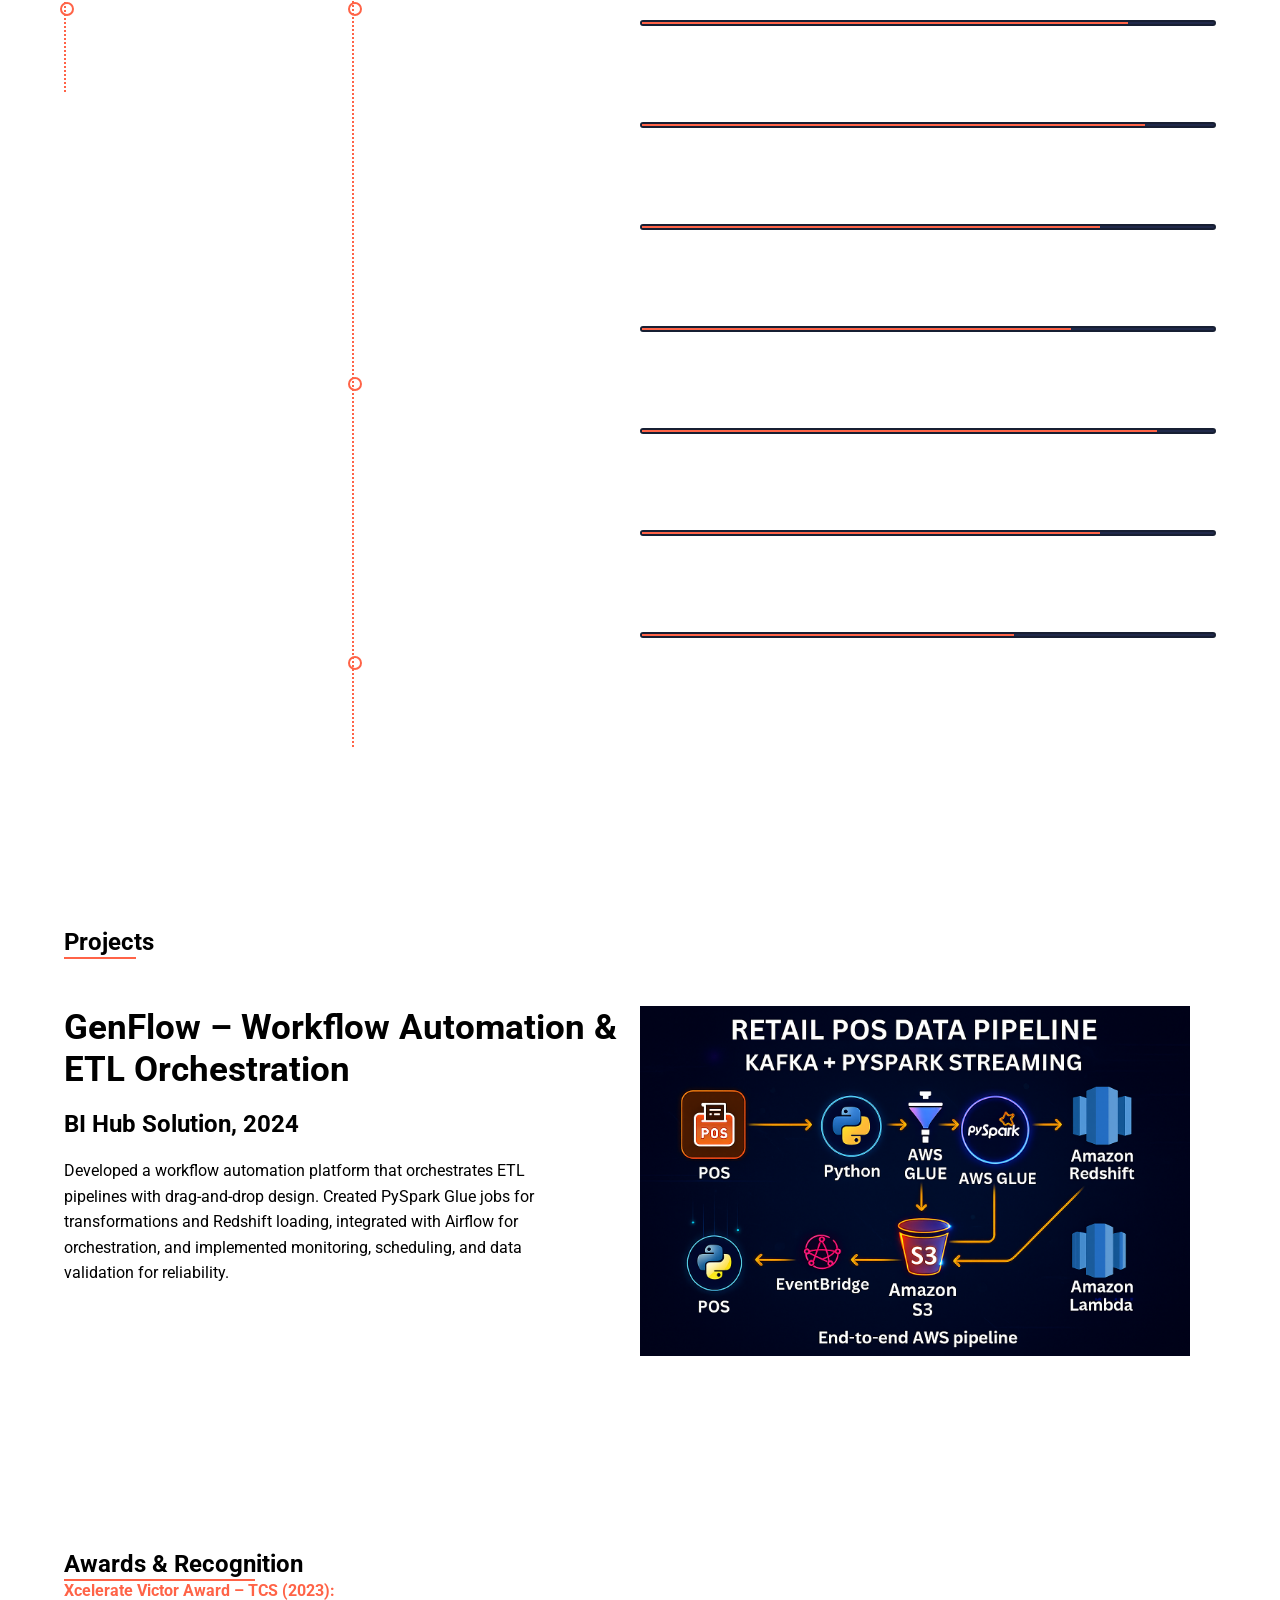
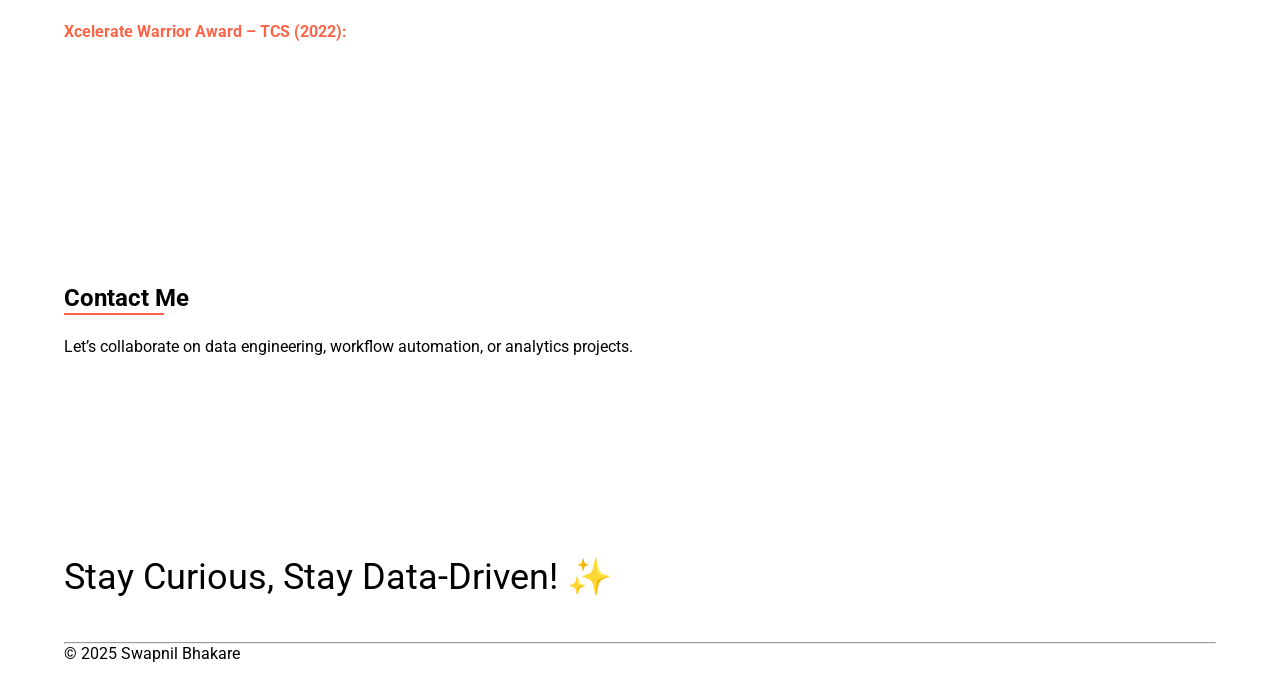
==== commit 381522be: "Update index.html" ====
--- a/index.html
+++ b/index.html
@@ -75,7 +75,7 @@
           LinkedIn <span>→</span></a>
         <a href="https://twitter.com/SwapnilBhakre_7" target="_blank"><i class="fab fa-twitter"></i> Twitter
           <span>→</span></a>
-        <a href="./DATA_ENGINEER_Swapnil.pdf" download class="download-btn"><i class="fas fa-file-download"></i> Resume
+        <a href="./" download class="download-btn"><i class="fas fa-file-download"></i> Resume
           <span>→</span></a>
       </div>
     </div>
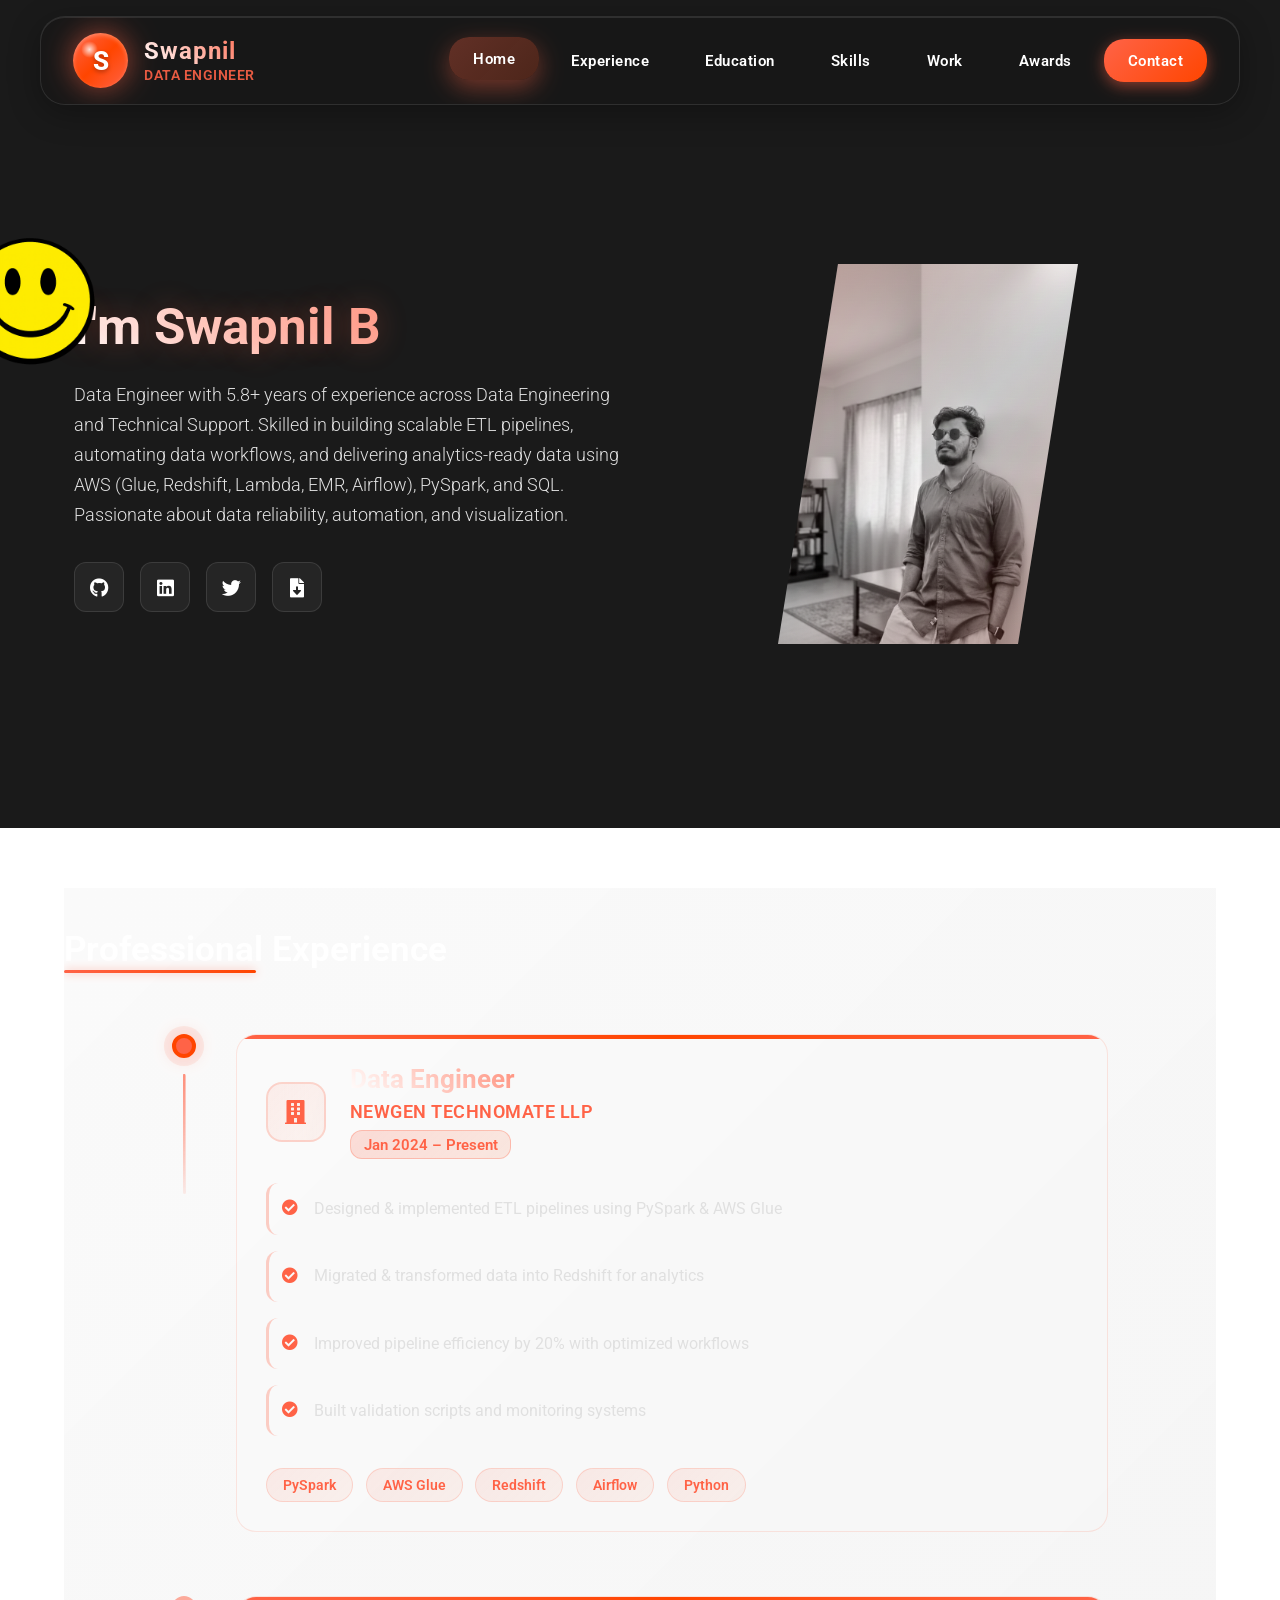
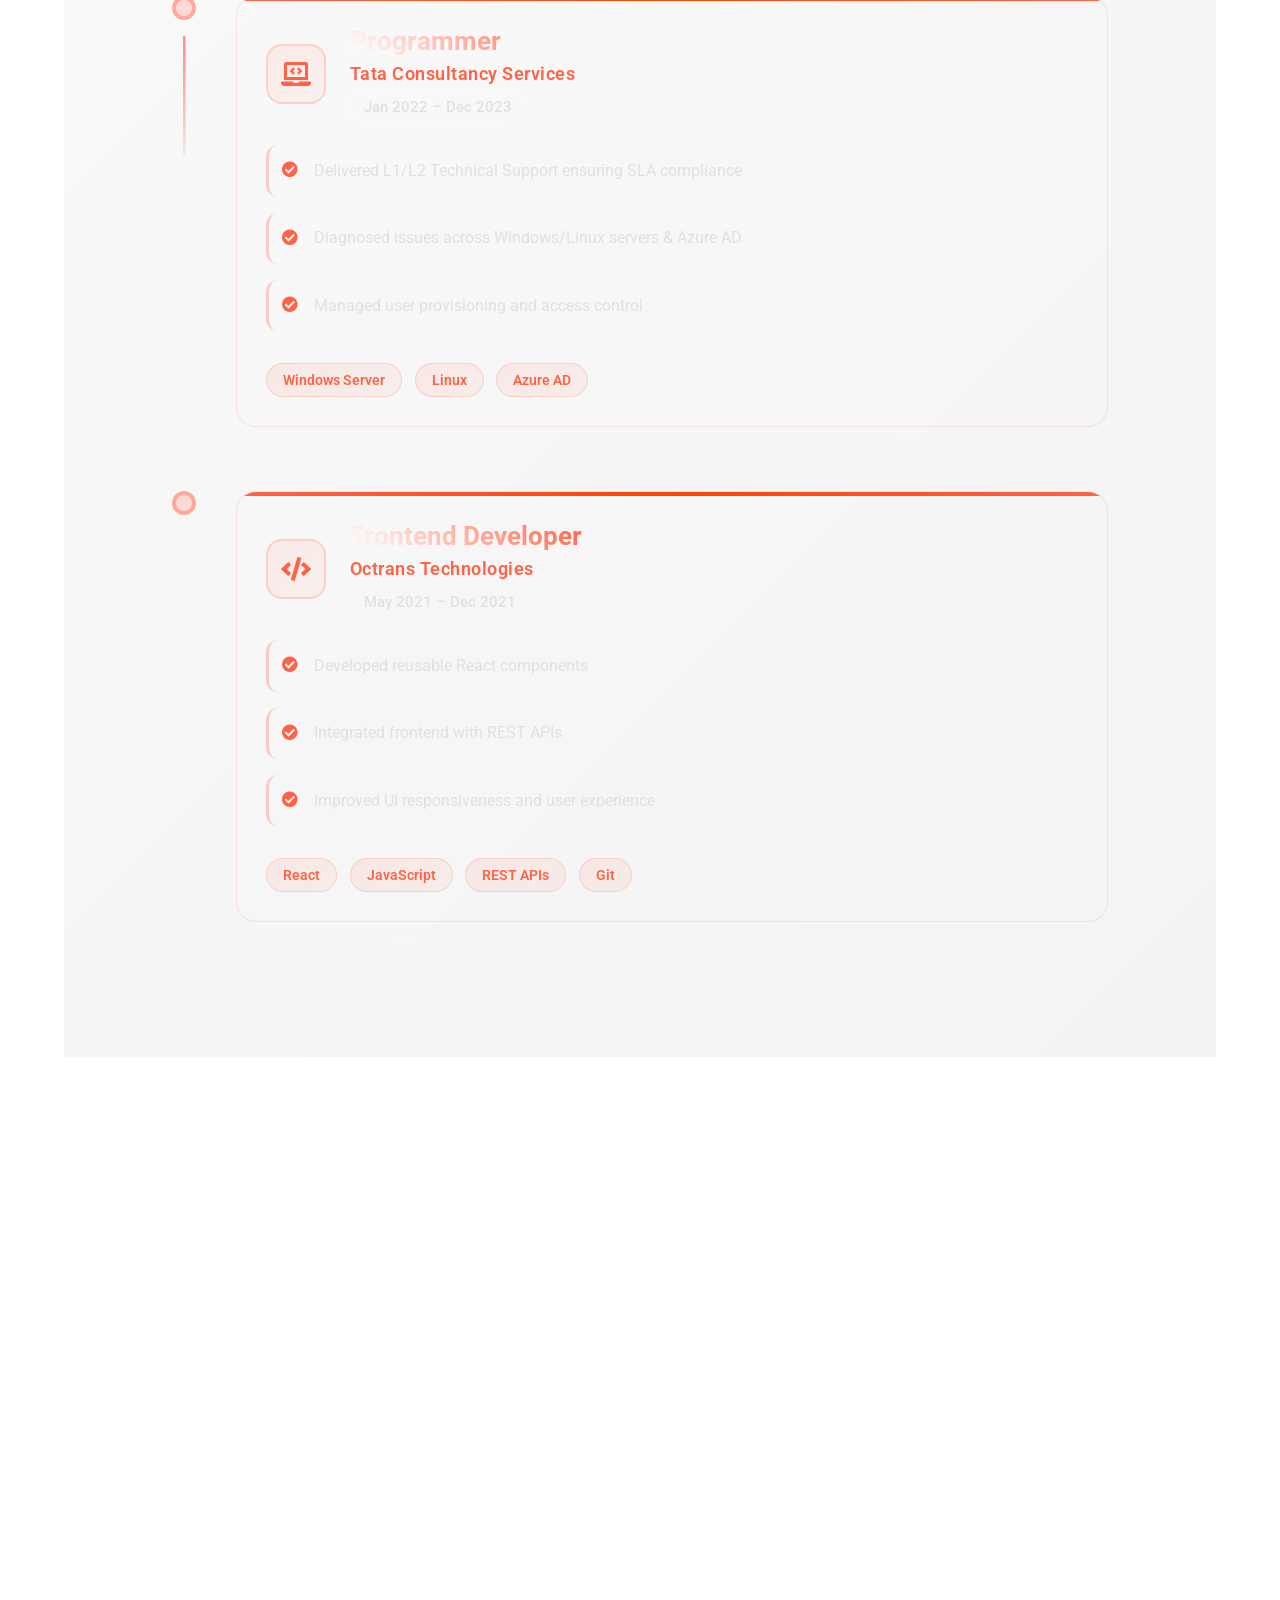
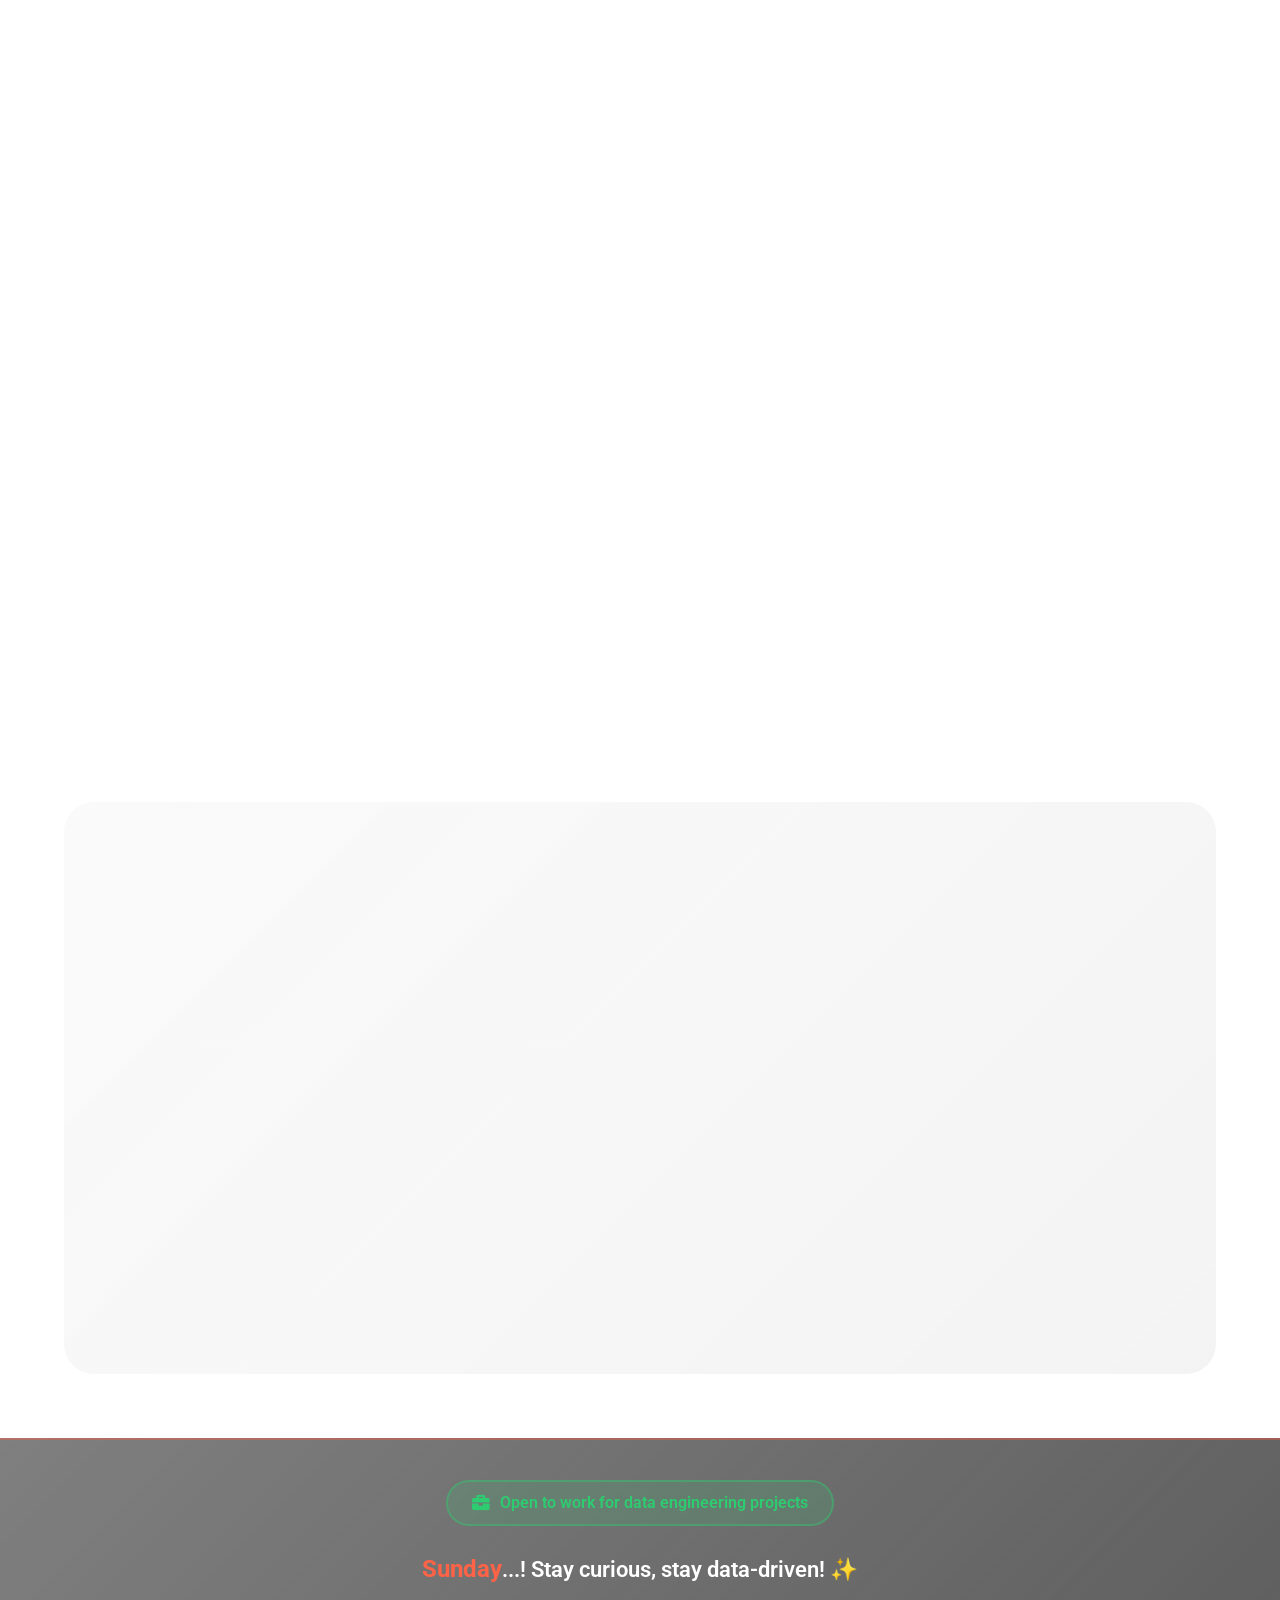
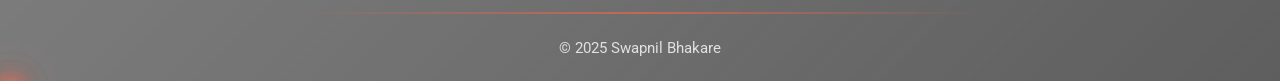
==== commit 3821f292: "updated the portfolio" ====
--- a/index.html
+++ b/index.html
@@ -5,7 +5,17 @@
   <meta charset="UTF-8" />
   <meta http-equiv="X-UA-Compatible" content="IE=edge" />
   <meta name="viewport" content="width=device-width, initial-scale=1.0" />
-  <title>Swapnil Bhakare - Data Engineer</title>
+  <title>Swapnil Bhakare - Data Engineer | AWS | PySpark | ETL Pipelines</title>
+  <meta name="description"
+    content="Data Engineer with 4+ years experience in AWS, PySpark, ETL pipelines, and data warehousing. Skilled in Glue, Redshift, Airflow, and Python." />
+  <meta name="keywords"
+    content="Data Engineer, AWS, PySpark, ETL, Redshift, Glue, Airflow, Python, SQL, Data Pipelines" />
+  <meta name="author" content="Swapnil Bhakare" />
+  <meta property="og:title" content="Swapnil Bhakare - Data Engineer" />
+  <meta property="og:description" content="Data Engineer specializing in AWS cloud solutions and ETL pipelines" />
+  <meta property="og:type" content="website" />
+  <meta property="og:url" content="https://swapnilbhakare.github.io" />
+  <link rel="canonical" href="https://swapnilbhakare.github.io" />
   <!-- font awesome icon cdn -->
   <link rel="stylesheet" href="https://use.fontawesome.com/releases/v5.15.4/css/all.css"
     integrity="sha384-DyZ88mC6Up2uqS4h/KRgHuoeGwBcD4Ng9SiP4dIRy0EXTlnuz47vAwmeGwVChigm" crossorigin="anonymous" />
@@ -20,264 +30,664 @@
   <!-- custom stylesheet link -->
   <link rel="stylesheet" href="./css/style.css" />
   <link rel="stylesheet" href="./css/mobile.css">
+  <!-- Custom animations script -->
+  <script src="./animations.js" defer></script>
 </head>
 
 <body onscroll="scrollWin()">
-  <!-- Preloader -->
+  <!-- Preloader with Interactive Game -->
   <div class="preloader">
-    <img src="./images/preloader.gif" alt="" />
+    <div class="loader-game">
+      <div class="game-container">
+        <h3>Loading Portfolio...</h3>
+        <div class="snake-game">
+          <div class="snake-dot"></div>
+          <div class="snake-dot"></div>
+          <div class="snake-dot"></div>
+          <div class="food"></div>
+        </div>
+        <div class="loading-bar">
+          <div class="loading-progress"></div>
+        </div>
+        <p class="loading-text">Building something awesome...</p>
+      </div>
+    </div>
   </div>
 
-  <!-- navbar -->
-  <div class="hamberger">
+  <!-- Scroll Progress Bar -->
+  <div class="scroll-progress"></div>
+
+  <!-- Stunning Navbar -->
+  <div class="mobile-menu" onclick="var menu = document.querySelector('.nav-items'); if(menu.style.right === '0px') { menu.style.right = '-100%'; this.classList.remove('active'); } else { menu.style.right = '0px'; menu.style.position = 'fixed'; menu.style.top = '80px'; menu.style.width = '250px'; menu.style.height = 'calc(100vh - 80px)'; menu.style.background = 'rgba(0,0,0,0.95)'; menu.style.zIndex = '999'; menu.style.display = 'flex'; menu.style.flexDirection = 'column'; menu.style.padding = '2rem'; this.classList.add('active'); }">
     <span></span>
     <span></span>
     <span></span>
   </div>
-  <nav class="container flex">
-    <div class="logo">
-      <span><strong>Swapnil Bhakare</strong></span>
-    </div>
-    <ul class="flex">
-      <li><a class="nav-link" href="#about">About</a></li>
-      <li><a class="nav-link" href="#skills">Skills</a></li>
-      <li><a class="nav-link" href="#work">Projects</a></li>
-      <li><a class="nav-link" href="#awards">Awards</a></li>
-      <li><a class="nav-link" href="#contact">Contact</a></li>
-    </ul>
+  <nav class="navbar-stunning">
+    <div class="nav-glass">
+      <div class="nav-brand">
+        <div class="brand-orb">
+          <div class="orb-inner">
+            <span>S</span>
+          </div>
+        </div>
+        <div class="brand-info">
+          <h2>Swapnil</h2>
+          <span>Data Engineer</span>
+        </div>
+      </div>
+      <div class="nav-items">
+        <a href="#home" class="nav-link active">
+          <div class="link-bg"></div>
+          <span>Home</span>
+        </a>
+        <a href="#experience" class="nav-link">
+          <div class="link-bg"></div>
+          <span>Experience</span>
+        </a>
+        <a href="#education" class="nav-link">
+          <div class="link-bg"></div>
+          <span>Education</span>
+        </a>
+        <a href="#skills" class="nav-link">
+          <div class="link-bg"></div>
+          <span>Skills</span>
+        </a>
+        <a href="#work" class="nav-link">
+          <div class="link-bg"></div>
+          <span>Work</span>
+        </a>
+        <a href="#awards" class="nav-link">
+          <div class="link-bg"></div>
+          <span>Awards</span>
+        </a>
+        <a href="#contact" class="nav-link cta">
+          <div class="link-bg"></div>
+          <span>Contact</span>
+        </a>
+      </div>
+    </div>
   </nav>
 
   <!-- home section -->
-  <section id="home" class="container flex">
-    <div class="left">
-      <h1>I'm Swapnil Bhakare</h1>
-      <p>
-        Data Engineer with 3.5+ years of experience across Data Engineering and Technical Support.
-        Skilled in building scalable ETL pipelines, automating data workflows, and delivering analytics-ready data
-        using AWS (Glue, Redshift, Lambda, EMR, Airflow), PySpark, and SQL.
-        Passionate about data reliability, automation, and visualization.
-      </p>
-    </div>
-    <div class="right">
-      <div class="img swap"></div>
-      <div class="img swap1"></div>
+  <section id="home" class="flex">
+    <div class="container flex">
+      <div class="left">
+        <h1>I'm Swapnil Bhakare</h1>
+        <p>
+          Data Engineer with 4+ years of experience across Data Engineering and Technical Support.
+          Skilled in building scalable ETL pipelines, automating data workflows, and delivering analytics-ready data
+          using AWS (Glue, Redshift, Lambda, EMR, Airflow), PySpark, and SQL.
+          Passionate about data reliability, automation, and visualization.
+        </p>
+        <div class="social-links">
+          <a href="https://github.com/swapnilbhakare" target="_blank" class="social-link">
+            <i class="fab fa-github"></i>
+          </a>
+          <a href="https://www.linkedin.com/in/swapnil-bhakare" target="_blank" class="social-link">
+            <i class="fab fa-linkedin"></i>
+          </a>
+          <a href="https://twitter.com/SwapnilBhakre_7" target="_blank" class="social-link">
+            <i class="fab fa-twitter"></i>
+          </a>
+          <a href="./DE_Swapnil_bhakare.pdf" download class="social-link resume-btn">
+            <i class="fas fa-file-download"></i>
+          </a>
+        </div>
+      </div>
+      <div class="right">
+        <div class="img swap" loading="lazy"></div>
+      </div>
     </div>
     <div class="spinner"></div>
   </section>
 
-  <!-- about section -->
-  <section id="about" class="container flex">
-    <div class="left" data-aos="fade-right">
-      <div class="flex">
-        <a href="https://github.com/swapnilbhakare" target="_blank"><i class="fab fa-github"></i> GitHub
-          <span>→</span></a>
-        <a href="https://www.linkedin.com/in/swapnil-bhakare" target="_blank"><i class="fab fa-linkedin"></i>
-          LinkedIn <span>→</span></a>
-        <a href="https://twitter.com/SwapnilBhakre_7" target="_blank"><i class="fab fa-twitter"></i> Twitter
-          <span>→</span></a>
-        <a href="./" download class="download-btn"><i class="fas fa-file-download"></i> Resume
-          <span>→</span></a>
-      </div>
-    </div>
-    <div class="right">
-      <div>
-        <h3 data-aos="fade-left">
-          A dedicated Data Engineer passionate about designing end-to-end data solutions and workflow automation
-          platforms.
-        </h3>
-        <p data-aos="fade-left">
-          I specialize in developing reliable, scalable, and automated ETL pipelines using PySpark, Python, and AWS
-          services.
-          I enjoy turning raw data into actionable insights, ensuring data quality, and collaborating with
-          cross-functional teams
-          to enable data-driven decisions.
-        </p>
+  <!-- experience section -->
+  <section id="experience" class="container experience">
+    <h2 class="section_heading" data-aos="fade-right">Professional Experience</h2>
+    <div class="experience-timeline" data-aos="fade-up">
+
+      <div class="experience-item current">
+        <div class="timeline-marker">
+          <div class="timeline-dot active"></div>
+          <div class="timeline-line"></div>
+        </div>
+        <div class="experience-card">
+          <div class="experience-header">
+            <div class="company-logo">
+              <i class="fas fa-building"></i>
+            </div>
+            <div class="experience-meta">
+              <h3>Data Engineer</h3>
+              <p class="company">NEWGEN TECHNOMATE LLP</p>
+              <span class="duration current-role">Jan 2024 – Present</span>
+            </div>
+          </div>
+          <div class="experience-content">
+            <div class="achievements">
+              <div class="achievement">
+                <i class="fas fa-check-circle"></i>
+                <span>Designed & implemented ETL pipelines using PySpark & AWS Glue</span>
+              </div>
+              <div class="achievement">
+                <i class="fas fa-check-circle"></i>
+                <span>Migrated & transformed data into Redshift for analytics</span>
+              </div>
+              <div class="achievement">
+                <i class="fas fa-check-circle"></i>
+                <span>Improved pipeline efficiency by 20% with optimized workflows</span>
+              </div>
+              <div class="achievement">
+                <i class="fas fa-check-circle"></i>
+                <span>Built validation scripts and monitoring systems</span>
+              </div>
+            </div>
+            <div class="tech-stack">
+              <span class="tech-tag">PySpark</span>
+              <span class="tech-tag">AWS Glue</span>
+              <span class="tech-tag">Redshift</span>
+              <span class="tech-tag">Airflow</span>
+              <span class="tech-tag">Python</span>
+            </div>
+          </div>
+        </div>
+      </div>
+
+      <div class="experience-item">
+        <div class="timeline-marker">
+          <div class="timeline-dot"></div>
+          <div class="timeline-line"></div>
+        </div>
+        <div class="experience-card">
+          <div class="experience-header">
+            <div class="company-logo">
+              <i class="fas fa-laptop-code"></i>
+            </div>
+            <div class="experience-meta">
+              <h3>Programmer</h3>
+              <p class="company">Tata Consultancy Services</p>
+              <span class="duration">Jan 2022 – Dec 2023</span>
+            </div>
+          </div>
+          <div class="experience-content">
+            <div class="achievements">
+              <div class="achievement">
+                <i class="fas fa-check-circle"></i>
+                <span>Delivered L1/L2 Technical Support ensuring SLA compliance</span>
+              </div>
+              <div class="achievement">
+                <i class="fas fa-check-circle"></i>
+                <span>Diagnosed issues across Windows/Linux servers & Azure AD</span>
+              </div>
+              <div class="achievement">
+                <i class="fas fa-check-circle"></i>
+                <span>Managed user provisioning and access control</span>
+              </div>
+            </div>
+            <div class="tech-stack">
+              <span class="tech-tag">Windows Server</span>
+              <span class="tech-tag">Linux</span>
+              <span class="tech-tag">Azure AD</span>
+            </div>
+          </div>
+        </div>
+      </div>
+
+      <div class="experience-item">
+        <div class="timeline-marker">
+          <div class="timeline-dot"></div>
+        </div>
+        <div class="experience-card">
+          <div class="experience-header">
+            <div class="company-logo">
+              <i class="fas fa-code"></i>
+            </div>
+            <div class="experience-meta">
+              <h3>Frontend Developer</h3>
+              <p class="company">Octrans Technologies</p>
+              <span class="duration">May 2021 – Dec 2021</span>
+            </div>
+          </div>
+          <div class="experience-content">
+            <div class="achievements">
+              <div class="achievement">
+                <i class="fas fa-check-circle"></i>
+                <span>Developed reusable React components</span>
+              </div>
+              <div class="achievement">
+                <i class="fas fa-check-circle"></i>
+                <span>Integrated frontend with REST APIs</span>
+              </div>
+              <div class="achievement">
+                <i class="fas fa-check-circle"></i>
+                <span>Improved UI responsiveness and user experience</span>
+              </div>
+            </div>
+            <div class="tech-stack">
+              <span class="tech-tag">React</span>
+              <span class="tech-tag">JavaScript</span>
+              <span class="tech-tag">REST APIs</span>
+              <span class="tech-tag">Git</span>
+            </div>
+          </div>
+        </div>
+      </div>
+
+    </div>
+  </section>
+
+  <!-- education section -->
+  <section id="education" class="container education">
+    <h2 class="section_heading" data-aos="fade-right">Education</h2>
+    <div class="education-container" data-aos="fade-up">
+      <div class="education-card">
+        <div class="education-header">
+          <div class="education-icon">
+            <i class="fas fa-graduation-cap"></i>
+          </div>
+          <div class="education-meta">
+            <h3>Bachelor of Computer Application (B.C.A)</h3>
+            <p class="university">Dr. Babasaheb Ambedkar Marathwada University</p>
+            <span class="duration">June 2017 – April 2020</span>
+          </div>
+        </div>
+        <div class="education-content">
+          <div class="subjects">
+            <span class="subject-tag">Computer Science</span>
+            <span class="subject-tag">Programming</span>
+            <span class="subject-tag">Database Systems</span>
+            <span class="subject-tag">Software Engineering</span>
+            <span class="subject-tag">Data Structures</span>
+          </div>
+        </div>
       </div>
     </div>
   </section>
 
   <!-- skills section -->
   <section id="skills" class="container skills">
-    <h2 class="section_heading" data-aos="fade-right">Education & Skills</h2>
-    <div class="content flex">
-      <div class="left" data-aos="fade-right">
-        <div class="inner__left">
-          <div class="heading">
-            <i class="fas fa-graduation-cap"></i>
-            <h5>Education</h5>
-          </div>
-          <div class="timeline__wrapper">
-            <div class="item">
-              <p>June 2017 – April 2020</p>
-              <p class="center">Dr. Babasaheb Ambedkar Marathwada University</p>
-              <p>Bachelor of Computer Application (B.C.A)</p>
-            </div>
-          </div>
-        </div>
-
-        <div class="inner__right">
-          <div class="heading">
-            <i class="fas fa-suitcase"></i>
-            <h5>Experience</h5>
-          </div>
-          <div class="timeline__wrapper">
-            <div class="item">
-              <p>Jan 2024 – Present</p>
-              <p class="center">Data Engineer – NEWGEN TECHNOMATE LLP</p>
-              <p>
-                • Designed & implemented ETL pipelines using PySpark & AWS Glue for GenFlow automation platform.<br />
-                • Migrated & transformed data into Redshift for analytics.<br />
-                • Automated workflows using Airflow, Lambda, and Python scripts.<br />
-                • Improved pipeline efficiency by 20% with optimized S3 → Glue → Redshift flow.<br />
-                • Built validation scripts and monitoring systems ensuring data accuracy.
-              </p>
-            </div>
-            <div class="item">
-              <p>Jan 2022 – Dec 2023</p>
-              <p class="center">Programmer – Tata Consultancy Services</p>
-              <p>
-                • Delivered L1/L2 Technical Support ensuring SLA compliance.<br />
-                • Diagnosed and resolved issues across Windows/Linux servers & Azure AD.<br />
-                • Managed user provisioning, access control, and system health checks.<br />
-                • Documented troubleshooting processes to enhance operational efficiency.
-              </p>
-            </div>
-            <div class="item">
-              <p>Sep 2021 – Nov 2021</p>
-              <p class="center">Data Annotation Specialist – Digiyoda</p>
-              <p>
-                • Labeled & validated large datasets (98% accuracy) for ML/NLP models.
-              </p>
-            </div>
-          </div>
-        </div>
-      </div>
-
-      <div class="right">
-        <div class="skills__wrapper" data-aos="fade-left">
-          <div class="skill-box">
+    <h2 class="section_heading" data-aos="fade-right">Technical Skills</h2>
+    <div class="skills-showcase" data-aos="fade-left">
+      <div class="skills-grid">
+
+        <!-- Python -->
+        <div class="skill-sphere python">
+          <div class="sphere-content">
+            <i class="fab fa-python"></i>
             <h4>Python</h4>
-            <div class="progress__wrap"><span data-percent="90" class="progress__bar"><span
-                  class="tooltip">90%</span></span></div>
-          </div>
-          <div class="skill-box">
+            <div class="skill-level">Expert</div>
+          </div>
+        </div>
+
+        <!-- SQL -->
+        <div class="skill-sphere sql">
+          <div class="sphere-content">
+            <i class="fas fa-database"></i>
+            <h4>SQL</h4>
+            <div class="skill-level">Expert</div>
+          </div>
+        </div>
+
+        <!-- PySpark -->
+        <div class="skill-sphere pyspark">
+          <div class="sphere-content">
+            <i class="fas fa-fire"></i>
             <h4>PySpark</h4>
-            <div class="progress__wrap"><span data-percent="85" class="progress__bar"><span
-                  class="tooltip">85%</span></span></div>
-          </div>
-          <div class="skill-box">
-            <h4>SQL / Data Modeling</h4>
-            <div class="progress__wrap"><span data-percent="88" class="progress__bar"><span
-                  class="tooltip">88%</span></span></div>
-          </div>
-          <div class="skill-box">
-            <h4>AWS (S3, Glue, Redshift, Lambda, EMR)</h4>
-            <div class="progress__wrap"><span data-percent="80" class="progress__bar"><span
-                  class="tooltip">80%</span></span></div>
-          </div>
-          <div class="skill-box">
-            <h4>Airflow</h4>
-            <div class="progress__wrap"><span data-percent="75" class="progress__bar"><span
-                  class="tooltip">75%</span></span></div>
-          </div>
-          <div class="skill-box">
-            <h4>ETL / Data Pipelines</h4>
-            <div class="progress__wrap"><span data-percent="90" class="progress__bar"><span
-                  class="tooltip">90%</span></span></div>
-          </div>
-          <div class="skill-box">
-            <h4>Data Warehousing</h4>
-            <div class="progress__wrap"><span data-percent="80" class="progress__bar"><span
-                  class="tooltip">80%</span></span></div>
-          </div>
-          <div class="skill-box">
-            <h4>Power BI / Tableau</h4>
-            <div class="progress__wrap"><span data-percent="65" class="progress__bar"><span
-                  class="tooltip">65%</span></span></div>
-          </div>
-        </div>
+            <div class="skill-level">Expert</div>
+          </div>
+        </div>
+
+        <!-- ETL Design -->
+        <div class="skill-sphere etl">
+          <div class="sphere-content">
+            <i class="fas fa-project-diagram"></i>
+            <h4>ETL Design</h4>
+            <div class="skill-level">Expert</div>
+          </div>
+        </div>
+
+        <!-- Pipeline Automation -->
+        <div class="skill-sphere pipeline">
+          <div class="sphere-content">
+            <i class="fas fa-cogs"></i>
+            <h4>Pipeline Automation</h4>
+            <div class="skill-level">Expert</div>
+          </div>
+        </div>
+
+        <!-- Apache Spark -->
+        <div class="skill-sphere spark">
+          <div class="sphere-content">
+            <i class="fas fa-bolt"></i>
+            <h4>Apache Spark</h4>
+            <div class="skill-level">Advanced</div>
+          </div>
+        </div>
+
+        <!-- Kafka -->
+        <div class="skill-sphere kafka">
+          <div class="sphere-content">
+            <i class="fas fa-stream"></i>
+            <h4>Kafka</h4>
+            <div class="skill-level">Advanced</div>
+          </div>
+        </div>
+
+        <!-- Hadoop -->
+        <div class="skill-sphere hadoop">
+          <div class="sphere-content">
+            <i class="fas fa-server"></i>
+            <h4>Hadoop</h4>
+            <div class="skill-level">Advanced</div>
+          </div>
+        </div>
+
+        <!-- HDFS -->
+        <div class="skill-sphere hdfs">
+          <div class="sphere-content">
+            <i class="fas fa-hdd"></i>
+            <h4>HDFS</h4>
+            <div class="skill-level">Advanced</div>
+          </div>
+        </div>
+
+        <!-- AWS Glue -->
+        <div class="skill-sphere glue">
+          <div class="sphere-content">
+            <i class="fab fa-aws"></i>
+            <h4>AWS Glue</h4>
+            <div class="skill-level">Expert</div>
+          </div>
+        </div>
+
+        <!-- Redshift -->
+        <div class="skill-sphere redshift">
+          <div class="sphere-content">
+            <i class="fas fa-warehouse"></i>
+            <h4>Redshift</h4>
+            <div class="skill-level">Expert</div>
+          </div>
+        </div>
+
+        <!-- Lambda -->
+        <div class="skill-sphere lambda">
+          <div class="sphere-content">
+            <i class="fas fa-lambda"></i>
+            <h4>Lambda</h4>
+            <div class="skill-level">Advanced</div>
+          </div>
+        </div>
+
+        <!-- Step Functions -->
+        <div class="skill-sphere stepfunctions">
+          <div class="sphere-content">
+            <i class="fas fa-sitemap"></i>
+            <h4>Step Functions</h4>
+            <div class="skill-level">Advanced</div>
+          </div>
+        </div>
+
+        <!-- DMS -->
+        <div class="skill-sphere dms">
+          <div class="sphere-content">
+            <i class="fas fa-exchange-alt"></i>
+            <h4>DMS</h4>
+            <div class="skill-level">Advanced</div>
+          </div>
+        </div>
+
+        <!-- EMR -->
+        <div class="skill-sphere emr">
+          <div class="sphere-content">
+            <i class="fas fa-chart-line"></i>
+            <h4>EMR</h4>
+            <div class="skill-level">Advanced</div>
+          </div>
+        </div>
+
+        <!-- S3 -->
+        <div class="skill-sphere s3">
+          <div class="sphere-content">
+            <i class="fas fa-cloud"></i>
+            <h4>S3</h4>
+            <div class="skill-level">Expert</div>
+          </div>
+        </div>
+
+        <!-- Athena -->
+        <div class="skill-sphere athena">
+          <div class="sphere-content">
+            <i class="fas fa-search"></i>
+            <h4>Athena</h4>
+            <div class="skill-level">Advanced</div>
+          </div>
+        </div>
+
+        <!-- CloudWatch -->
+        <div class="skill-sphere cloudwatch">
+          <div class="sphere-content">
+            <i class="fas fa-eye"></i>
+            <h4>CloudWatch</h4>
+            <div class="skill-level">Advanced</div>
+          </div>
+        </div>
+
+        <!-- IAM -->
+        <div class="skill-sphere iam">
+          <div class="sphere-content">
+            <i class="fas fa-shield-alt"></i>
+            <h4>IAM</h4>
+            <div class="skill-level">Advanced</div>
+          </div>
+        </div>
+
+        <!-- Apache Airflow -->
+        <div class="skill-sphere airflow">
+          <div class="sphere-content">
+            <i class="fas fa-wind"></i>
+            <h4>Apache Airflow</h4>
+            <div class="skill-level">Expert</div>
+          </div>
+        </div>
+
+        <!-- Git -->
+        <div class="skill-sphere git">
+          <div class="sphere-content">
+            <i class="fab fa-git-alt"></i>
+            <h4>Git</h4>
+            <div class="skill-level">Advanced</div>
+          </div>
+        </div>
+
+        <!-- GitHub -->
+        <div class="skill-sphere github">
+          <div class="sphere-content">
+            <i class="fab fa-github"></i>
+            <h4>GitHub</h4>
+            <div class="skill-level">Advanced</div>
+          </div>
+        </div>
+
+        <!-- EC2 -->
+        <div class="skill-sphere ec2">
+          <div class="sphere-content">
+            <i class="fas fa-server"></i>
+            <h4>EC2</h4>
+            <div class="skill-level">Advanced</div>
+          </div>
+        </div>
+
+        <!-- Linux -->
+        <div class="skill-sphere linux">
+          <div class="sphere-content">
+            <i class="fab fa-linux"></i>
+            <h4>Linux</h4>
+            <div class="skill-level">Advanced</div>
+          </div>
+        </div>
+
+        <!-- Performance Optimization -->
+        <div class="skill-sphere performance">
+          <div class="sphere-content">
+            <i class="fas fa-tachometer-alt"></i>
+            <h4>Performance Optimization</h4>
+            <div class="skill-level">Expert</div>
+          </div>
+        </div>
+
+        <!-- EventBridge -->
+        <div class="skill-sphere eventbridge">
+          <div class="sphere-content">
+            <i class="fas fa-broadcast-tower"></i>
+            <h4>EventBridge</h4>
+            <div class="skill-level">Advanced</div>
+          </div>
+        </div>
+
+        <!-- Data Validation -->
+        <div class="skill-sphere validation">
+          <div class="sphere-content">
+            <i class="fas fa-check-circle"></i>
+            <h4>Data Validation</h4>
+            <div class="skill-level">Expert</div>
+          </div>
+        </div>
+
       </div>
     </div>
   </section>
 
   <!-- projects section -->
   <section id="work" class="container work">
-    <h2 class="section_heading" data-aos="fade-right">Projects</h2>
-
-    <div class="flex row">
-      <div class="left" data-aos="fade-right">
-        <div class="content">
-          <h2>GenFlow – Workflow Automation & ETL Orchestration</h2>
-          <h3>BI Hub Solution, 2024</h3>
-          <p>
-            Developed a workflow automation platform that orchestrates ETL pipelines with drag-and-drop design.
-            Created PySpark Glue jobs for transformations and Redshift loading, integrated with Airflow for
-            orchestration,
-            and implemented monitoring, scheduling, and data validation for reliability.
-          </p>
-        </div>
-      </div>
-      <div class="right" data-aos="fade-left">
-        <div class="img-wrapper">
-          <img src="./images/pipline.png" alt="GenFlow Project" />
-        </div>
+    <h2 class="section_heading" data-aos="fade-right">Featured Projects</h2>
+
+    <div class="project-card" data-aos="fade-up">
+      <div class="project-header">
+        <div class="project-icon">
+          <i class="fas fa-cogs"></i>
+        </div>
+        <div class="project-meta">
+          <h3>Workflow Automation & ETL Orchestration Platform</h3>
+          <span class="project-year">NEWGEN TECHNOMATE LLP • 2024</span>
+        </div>
+      </div>
+      <div class="project-content">
+        <p>Developed a comprehensive workflow automation platform that orchestrates ETL pipelines with intuitive
+          drag-and-drop design. Created optimized PySpark Glue jobs for data transformations and Redshift loading,
+          seamlessly integrated with Airflow for robust orchestration, and implemented comprehensive monitoring,
+          scheduling, and data validation systems for maximum reliability.</p>
+        <div class="project-tech">
+          <span class="tech-badge">PySpark</span>
+          <span class="tech-badge">AWS Glue</span>
+          <span class="tech-badge">Redshift</span>
+          <span class="tech-badge">Airflow</span>
+          <span class="tech-badge">Python</span>
+        </div>
+      </div>
+      <div class="project-image">
+        <img src="./images/data_lake.png" alt="GenFlow Project" loading="lazy" />
       </div>
     </div>
   </section>
 
   <!-- awards section -->
-  <section id="awards" class="container">
+  <section id="awards" class="container awards">
     <h2 class="section_heading" data-aos="fade-right">Awards & Recognition</h2>
-    <ul data-aos="fade-up">
-      <li><strong>Xcelerate Victor Award – TCS (2023):</strong> Recognized for ownership and high-impact delivery.</li>
-      <li><strong>Xcelerate Warrior Award – TCS (2022):</strong> Honored for continuous learning and technical
-        advancement.</li>
-    </ul>
-
-    <h3 data-aos="fade-right" style="margin-top:20px;">Languages</h3>
-    <p data-aos="fade-up">English (Professional) | Hindi (Native) | Marathi (Native)</p>
+    <div class="awards-grid" data-aos="fade-up">
+      <div class="award-card">
+        <div class="award-icon">
+          <i class="fas fa-trophy"></i>
+        </div>
+        <div class="award-content">
+          <h3>Xcelerate Victor Award</h3>
+          <p class="award-company">Tata Consultancy Services • 2023</p>
+          <p class="award-desc">Recognized for exceptional ownership and high-impact delivery in technical support
+            operations</p>
+        </div>
+      </div>
+      <div class="award-card">
+        <div class="award-icon">
+          <i class="fas fa-medal"></i>
+        </div>
+        <div class="award-content">
+          <h3>Xcelerate Warrior Award</h3>
+          <p class="award-company">Tata Consultancy Services • 2022</p>
+          <p class="award-desc">Honored for continuous learning and technical advancement in cloud technologies</p>
+        </div>
+      </div>
+    </div>
+
+    <div class="languages-section" data-aos="fade-up">
+      <h3><i class="fas fa-globe"></i> Languages</h3>
+      <div class="language-tags">
+        <span class="lang-tag">English <small>(Professional)</small></span>
+        <span class="lang-tag">Hindi <small>(Native)</small></span>
+        <span class="lang-tag">Marathi <small>(Native)</small></span>
+      </div>
+    </div>
   </section>
 
   <!-- contact section -->
   <section id="contact" class="container contact">
     <h2 class="section_heading" data-aos="fade-right">Contact Me</h2>
-    <div class="flex">
-      <div class="left" data-aos="fade-right">
-        <p>Let’s collaborate on data engineering, workflow automation, or analytics projects.</p>
-      </div>
-      <div class="right">
-        <p>Email: <a href="mailto:swapnilbhakare7@gmail.com">swapnilbhakare7@gmail.com</a></p>
-        <p>Phone: <a href="tel:+917030001343">+91 7030001343</a></p>
+    <div class="contact-grid" data-aos="fade-up">
+      <div class="contact-card">
+        <div class="contact-icon"><i class="fas fa-envelope"></i></div>
+        <div class="contact-info">
+          <a href="mailto:swapnilbhakare19@gmail.com">swapnilbhakare19@gmail.com</a>
+        </div>
+      </div>
+      <div class="contact-card">
+        <div class="contact-icon"><i class="fas fa-phone"></i></div>
+        <div class="contact-info">
+          <a href="tel:+917030001343">+91 7030001343</a>
+        </div>
+      </div>
+    </div>
+    <div class="social-section" data-aos="fade-up">
+      <h3><i class="fas fa-share-alt"></i> Connect on Social Media</h3>
+      <div class="social-grid">
+        <a href="https://github.com/swapnilbhakare" target="_blank" class="social-card">
+          <i class="fab fa-github"></i><span>GitHub</span>
+        </a>
+        <a href="https://www.linkedin.com/in/swapnil-bhakare" target="_blank" class="social-card">
+          <i class="fab fa-linkedin"></i><span>LinkedIn</span>
+        </a>
+        <a href="https://twitter.com/SwapnilBhakre_7" target="_blank" class="social-card">
+          <i class="fab fa-twitter"></i><span>Twitter</span>
+        </a>
+        <a href="https://wa.me/+917030001343" target="_blank" class="social-card">
+          <i class="fab fa-whatsapp"></i><span>WhatsApp</span>
+        </a>
       </div>
     </div>
   </section>
 
+
   <!-- footer section -->
-  <footer class="container">
-    <div class="flex">
-      <div class="left" data-aos="fade-right">
-        <h4>Stay curious, stay data-driven! ✨</h4>
-      </div>
-      <div class="right">
-        <div class="social_section flex">
-          <a href="https://wa.me/+917030001343"><i class="fab fa-whatsapp"></i></a>
-          <a href="https://github.com/swapnilbhakare"><i class="fab fa-github"></i></a>
-          <a href="https://www.linkedin.com/in/swapnil-bhakare"><i class="fab fa-linkedin"></i></a>
-          <a href="https://twitter.com/SwapnilBhakre_7"><i class="fab fa-twitter"></i></a>
-        </div>
-      </div>
-    </div>
-    <hr />
-    <span>© 2025 Swapnil Bhakare</span>
+  <footer class="footer-attractive">
+    <div class="container">
+      <div class="footer-main">
+        <div class="open-to-work">
+          <i class="fas fa-briefcase"></i>
+          <span>Open to work for data engineering projects</span>
+        </div>
+        <h3><span id="day">Loading...</span>...! Stay curious, stay data-driven! ✨</h3>
+      </div>
+      <div class="footer-divider-line"></div>
+      <div class="footer-bottom">
+        <span>© 2025 Swapnil Bhakare</span>
+      </div>
+    </div>
   </footer>
 
   <script src="./js/main.js"></script>
   <script src="./js/scroll.js"></script>
-  <script src="http://code.jquery.com/jquery-3.5.1.js"></script>
+  <script src="https://code.jquery.com/jquery-3.5.1.min.js"></script>
   <script src="./js/aos.js"></script>
   <script>
     AOS.init({ duration: 2000 });
   </script>
 </body>
 
-</html>
+</html>
--- a/css/style.css
+++ b/css/style.css
@@ -21,10 +21,24 @@
   --dark-gray: #171f33;
   --transition: all 0.3s ease-in-out;
 }
+/* Fire Trail Cursor Effect */
 body {
   font-family: "Montserrat", sans-serif;
   font-family: "Noto Sans Mono", monospace;
   font-family: "Roboto", sans-serif;
+  cursor: none;
+}
+
+.cursor-shadow {
+  position: fixed;
+  width: 20px;
+  height: 20px;
+  background: radial-gradient(circle, rgba(255, 99, 71, 1) 0%, rgba(255, 150, 71, 0.8) 50%, transparent 100%);
+  border-radius: 50%;
+  pointer-events: none;
+  z-index: 9999;
+  mix-blend-mode: screen;
+  box-shadow: 0 0 20px rgba(255, 99, 71, 0.8), 0 0 40px rgba(255, 99, 71, 0.4);
 }
 .preloader {
   position: fixed;
@@ -32,7 +46,7 @@
   left: 0;
   right: 0;
   bottom: 0;
-  background: dodgerblue;
+  background: linear-gradient(135deg, #0a0a0a 0%, #1a1a1a 50%, #0a0a0a 100%);
   display: grid;
   justify-content: center;
   align-items: center;
@@ -42,6 +56,131 @@
   padding: 0 20px;
   overflow: hidden;
 }
+
+.preloader::before {
+  content: '';
+  position: absolute;
+  top: 0;
+  left: 0;
+  right: 0;
+  bottom: 0;
+  background: radial-gradient(circle at 50% 50%, rgba(255, 99, 71, 0.1) 0%, transparent 50%);
+  animation: pulse 3s ease-in-out infinite;
+}
+
+@keyframes pulse {
+  0%, 100% { opacity: 0.3; transform: scale(1); }
+  50% { opacity: 0.6; transform: scale(1.2); }
+}
+
+/* Interactive Loader Game */
+.loader-game {
+  text-align: center;
+}
+
+.game-container h3 {
+  color: #ff6347;
+  font-size: 1.8rem;
+  margin-bottom: 2rem;
+  font-weight: 700;
+  background: linear-gradient(45deg, #ff6347, #ff4500, #ff6347);
+  background-size: 200% 100%;
+  -webkit-background-clip: text;
+  -webkit-text-fill-color: transparent;
+  background-clip: text;
+  animation: textFlow 3s ease-in-out infinite;
+}
+
+@keyframes textFlow {
+  0%, 100% { background-position: 0% 50%; }
+  50% { background-position: 100% 50%; }
+}
+
+.snake-game {
+  position: relative;
+  width: 200px;
+  height: 100px;
+  margin: 0 auto 2rem;
+  background: rgba(255, 255, 255, 0.05);
+  border-radius: 10px;
+  border: 2px solid rgba(255, 99, 71, 0.3);
+  overflow: hidden;
+}
+
+.snake-dot {
+  position: absolute;
+  width: 12px;
+  height: 12px;
+  background: radial-gradient(circle, #ff6347 0%, #ff4500 50%, transparent 100%);
+  border-radius: 50%;
+  animation: snakeMove 2s linear infinite;
+  box-shadow: 0 0 20px rgba(255, 99, 71, 0.8), 0 0 40px rgba(255, 99, 71, 0.4);
+  filter: blur(1px);
+}
+
+.snake-dot:nth-child(1) { animation-delay: 0s; }
+.snake-dot:nth-child(2) { animation-delay: 0.3s; }
+.snake-dot:nth-child(3) { animation-delay: 0.6s; }
+
+.food {
+  position: absolute;
+  width: 10px;
+  height: 10px;
+  background: radial-gradient(circle, #ffff00 0%, #ffa500 100%);
+  border-radius: 50%;
+  top: 50%;
+  right: 20px;
+  transform: translateY(-50%);
+  animation: foodBlink 1s ease-in-out infinite;
+  box-shadow: 0 0 15px rgba(255, 255, 0, 0.8), 0 0 30px rgba(255, 255, 0, 0.4);
+}
+
+@keyframes snakeMove {
+  0% { left: -10px; top: 50%; transform: translateY(-50%); }
+  25% { left: 50px; top: 20px; }
+  50% { left: 120px; top: 50%; transform: translateY(-50%); }
+  75% { left: 50px; top: 70px; }
+  100% { left: -10px; top: 50%; transform: translateY(-50%); }
+}
+
+@keyframes foodBlink {
+  0%, 100% { opacity: 1; transform: translateY(-50%) scale(1); }
+  50% { opacity: 0.5; transform: translateY(-50%) scale(1.2); }
+}
+
+.loading-bar {
+  width: 200px;
+  height: 4px;
+  background: rgba(255, 255, 255, 0.1);
+  border-radius: 2px;
+  margin: 0 auto 1rem;
+  overflow: hidden;
+}
+
+.loading-progress {
+  height: 100%;
+  background: linear-gradient(90deg, #ff6347, #ff4500);
+  border-radius: 2px;
+  animation: loadingProgress 3s ease-in-out infinite;
+}
+
+@keyframes loadingProgress {
+  0% { width: 0%; }
+  50% { width: 70%; }
+  100% { width: 100%; }
+}
+
+.loading-text {
+  color: #e0e0e0;
+  font-size: 0.9rem;
+  margin-top: 1rem;
+  animation: textFade 2s ease-in-out infinite;
+}
+
+@keyframes textFade {
+  0%, 100% { opacity: 0.7; }
+  50% { opacity: 1; }
+}
 .hide-preloader {
   z-index: -999;
   visibility: hidden;
@@ -64,43 +203,80 @@
   align-items: center;
   justify-content: space-between;
 }
-/* nav style */
-nav {
-  padding: 20px 0;
-  flex-wrap: wrap;
-  position: sticky;
+/* nav style - Fixed navbar */
+.navbar-fixed {
+  position: fixed;
+  top: 0;
   left: 0;
-  top: 0;
   right: 0;
-  z-index: 111;
-  margin-top: 50px;
-}
-nav .logo span {
-  font-size: 26px;
+  background: rgba(26, 26, 26, 0.95);
+  backdrop-filter: blur(10px);
+  z-index: 1000;
+  padding: 15px 0;
+  transition: all 0.3s ease;
+  border-bottom: 1px solid rgba(255, 99, 71, 0.2);
+  opacity: 0;
+  visibility: hidden;
+}
+
+.navbar-fixed.show {
+  opacity: 1;
+  visibility: visible;
+}
+
+.navbar-fixed .container {
+  width: 1152px;
+  max-width: 90%;
+  margin: 0 auto;
+}
+
+.navbar-fixed .logo span {
+  font-size: 24px;
   font-weight: 700;
+  color: #ffffff;
   text-transform: capitalize;
 }
-nav ul {
+
+.navbar-fixed ul {
   justify-content: space-around;
 }
 
-nav ul li {
+.navbar-fixed ul li {
   margin-left: 22px;
 }
-nav ul li a {
-  color: var(--secondary-color);
+
+.navbar-fixed ul li a {
+  color: #ffffff;
   text-transform: uppercase;
   transition: all 0.3s ease-in-out;
-}
-nav ul li a:hover {
+  font-size: 1rem;
+}
+
+.navbar-fixed ul li a:hover {
   color: var(--primary-color);
 }
-/* end nav style */
+
+body {
+  font-family: "Montserrat", sans-serif;
+  font-family: "Noto Sans Mono", monospace;
+  font-family: "Roboto", sans-serif;
+  cursor: none;
+  padding-top: 0;
+}
 
 /* home style */
 section#home {
   height: calc(100vh - 72px);
   justify-content: space-around;
+  width: 100%;
+  position: relative;
+  overflow: hidden;
+}
+
+section#home .container {
+  width: 1152px;
+  max-width: 90%;
+  margin: 0 auto;
 }
 
 section#home .left,
@@ -120,19 +296,50 @@
 section#home .right {
   position: relative;
   height: 100%;
-}
+  display: flex;
+  align-items: center;
+  justify-content: center;
+}
+
 div.img {
-  height: 377px;
-  width: 291px;
+  height: 380px;
+  width: 300px;
   background-repeat: no-repeat;
   background-size: cover;
-  margin-right: 127px;
-  box-shadow: 0 6px 6px #808080;
-  border-radius: 6px;
+  background-position: center center;
+  position: relative;
+  clip-path: polygon(20% 0%, 100% 0%, 80% 100%, 0% 100%);
+  box-shadow: 
+    0 20px 40px rgba(0, 0, 0, 0.3),
+    0 0 0 2px #ff6347;
+  transition: all 0.4s ease;
+  animation: float 4s ease-in-out infinite;
+}
+
+div.img:hover {
+  transform: scale(1.05);
+  clip-path: polygon(15% 0%, 100% 0%, 85% 100%, 0% 100%);
+  box-shadow: 
+    0 30px 60px rgba(0, 0, 0, 0.4),
+    0 0 0 3px #ff4500;
+}
+
+div.img::after {
+  content: '';
   position: absolute;
-  top: 200px;
-  right: 0;
-  animation: imageEffect 1.5s;
+  top: -5px;
+  left: -5px;
+  right: -5px;
+  bottom: -5px;
+  background: linear-gradient(135deg, rgba(255, 99, 71, 0.2), transparent, rgba(255, 99, 71, 0.2));
+  clip-path: inherit;
+  z-index: -1;
+  animation: shimmer 3s ease-in-out infinite;
+}
+
+@keyframes shimmer {
+  0%, 100% { opacity: 0.3; }
+  50% { opacity: 0.8; }
 }
 @keyframes imageEffect {
   0% {
@@ -151,31 +358,34 @@
 
 .swap {
   background-image: url("../images/mango.jpg");
-}
-.swap1 {
-  background-image: url("../images/about.png");
-  display: none;
   background-size: cover;
-  background-position: -70px center;
-}
+  background-position: center center;
+  object-fit: cover;
+  animation: float 3s ease-in-out infinite;
+}
+
 /* spinner */
 .spinner {
   background-image: url(../images/smile.png);
   background-repeat: no-repeat;
-  background-size: cover;
-  position: absolute;
-  width: 150px;
-  height: 150px;
-  left: -40px;
+  background-size: contain;
+  background-position: center center;
+  position: fixed;
+  width: 200px;
+  height: 200px;
+  left: -70px;
+  top: 25%;
   animation: spin 6s linear infinite;
   z-index: 3;
+  border-radius: 50%;
+  will-change: transform;
+  backface-visibility: hidden;
+  transform: translateZ(0);
 }
 
 @keyframes spin {
-  100% {
-    -webkit-transform: rotate(360deg);
-    transform: rotate(360deg);
-  }
+  0% { transform: rotate(0deg) translateZ(0); }
+  100% { transform: rotate(360deg) translateZ(0); }
 }
 
 /* about section style */
@@ -264,12 +474,27 @@
 }
 h2.section_heading::after{
   content: '';
-  background: var(--primary-color);
-  width: 80%;
-  height: 2px;
+  background: linear-gradient(90deg, #ff6347, #ff4500, #ff6347);
+  background-size: 200% 100%;
+  width: 50%;
+  height: 3px;
   left: 0;
   bottom: -3px;
   position: absolute;
+  border-radius: 2px;
+  box-shadow: 0 0 10px rgba(255, 99, 71, 0.5);
+  animation: underlineFlow 3s ease-in-out infinite;
+}
+
+@keyframes underlineFlow {
+  0%, 100% { 
+    background-position: 0% 50%;
+    box-shadow: 0 0 10px rgba(255, 99, 71, 0.5);
+  }
+  50% { 
+    background-position: 100% 50%;
+    box-shadow: 0 0 20px rgba(255, 99, 71, 0.8);
+  }
 }
 
 section#skills .content {
@@ -277,10 +502,15 @@
   display: grid;
   grid-template-columns: 1fr 1fr;
   align-items: flex-start;
+  gap: 40px;
+  max-width: 1000px;
+  margin-left: auto;
+  margin-right: auto;
 }
 section.skills .content .left {
   display: grid;
   grid-template-columns: 1fr 1fr;
+  gap: 30px;
 }
 section.skills .content .left .heading {
   margin-bottom: 2rem;
@@ -363,72 +593,374 @@
   font-size: 16px;
   text-transform: uppercase;
 }
-/* work section style */
+/* work section style - Enhanced Projects */
 section#work {
   margin: 60px auto;
   padding: 40px 0;
 }
 
-.work .row{
-  margin: 50px 0;
-  align-items: flex-start;
-}
-.work .row .left,.work .row .right{
-  width: 50%;
-
-}
-.work .row .content h2,
-.work .row .content p,
-.work .row .content h3{
-  margin-bottom: 20px;
-
-}
-.work .row .content h2{
-  font-size: 2.2rem;
-}
-.work .row .content h3{
+.project-card {
+  background: rgba(255, 255, 255, 0.03);
+  border: 1px solid rgba(255, 99, 71, 0.2);
+  border-radius: 20px;
+  padding: 2.5rem;
+  margin: 2rem 0;
+  transition: all 0.3s ease;
+  position: relative;
+  overflow: hidden;
+}
+
+.project-card::before {
+  content: '';
+  position: absolute;
+  top: 0;
+  left: 0;
+  right: 0;
+  height: 4px;
+  background: linear-gradient(90deg, #ff6347, #ff4500);
+}
+
+.project-card:hover {
+  transform: translateY(-8px);
+  background: rgba(255, 255, 255, 0.06);
+  border-color: rgba(255, 99, 71, 0.4);
+  box-shadow: 0 15px 40px rgba(255, 99, 71, 0.2);
+}
+
+.project-header {
+  display: flex;
+  align-items: center;
+  gap: 1.5rem;
+  margin-bottom: 1.5rem;
+}
+
+.project-icon {
+  background: rgba(255, 99, 71, 0.1);
+  border: 2px solid rgba(255, 99, 71, 0.3);
+  border-radius: 50%;
+  width: 60px;
+  height: 60px;
+  display: flex;
+  align-items: center;
+  justify-content: center;
+  flex-shrink: 0;
+}
+
+.project-icon i {
   font-size: 1.5rem;
-}
-.work .row .content p{
+  color: #ff6347;
+}
+
+.project-meta h3 {
+  color: #ffffff;
+  font-size: 1.4rem;
+  margin-bottom: 0.5rem;
+  font-weight: 600;
+}
+
+.project-year {
+  color: #ff6347;
+  font-size: 0.9rem;
+  font-weight: 500;
+}
+
+.project-content p {
+  color: #e0e0e0;
   font-size: 1rem;
-  width: 90%;
+  line-height: 1.7;
+  margin-bottom: 1.5rem;
+}
+
+.project-tech {
+  display: flex;
+  flex-wrap: wrap;
+  gap: 0.8rem;
+  margin-bottom: 1.5rem;
+}
+
+.tech-badge {
+  background: rgba(255, 99, 71, 0.1);
+  border: 1px solid rgba(255, 99, 71, 0.3);
+  color: #ff6347;
+  padding: 0.4rem 1rem;
+  border-radius: 20px;
+  font-size: 0.85rem;
+  font-weight: 500;
+}
+
+.project-image {
+  text-align: center;
+  margin-top: 1.5rem;
+}
+
+.project-image img {
+  max-width: 60%;
+  height: 200px;
+  object-fit: cover;
+  border-radius: 12px;
+  box-shadow: 0 8px 25px rgba(0, 0, 0, 0.3);
+}
+
+/* Contact Section - Enhanced */
+section#contact {
+  margin: 60px auto;
+  padding: 40px 0;
+}
+
+.contact-content {
+  max-width: 800px;
+  margin: 0 auto;
+  text-align: center;
+}
+
+.contact-intro {
+  margin-bottom: 3rem;
+}
+
+.contact-intro h3 {
+  color: #ffffff;
+  font-size: 1.8rem;
+  margin-bottom: 1rem;
+  font-weight: 600;
+}
+
+.contact-intro p {
+  color: #e0e0e0;
+  font-size: 1.1rem;
   line-height: 1.6;
 }
-.work .row .content a{
+
+.contact-cards {
+  display: grid;
+  grid-template-columns: repeat(auto-fit, minmax(250px, 1fr));
+  gap: 2rem;
+}
+
+.contact-card {
+  background: rgba(255, 255, 255, 0.05);
+  border: 1px solid rgba(255, 99, 71, 0.2);
+  border-radius: 15px;
+  padding: 2rem;
+  display: flex;
+  align-items: center;
+  gap: 1.5rem;
+  transition: all 0.3s ease;
+  text-align: left;
+}
+
+.contact-card:hover {
+  transform: translateY(-5px);
+  background: rgba(255, 255, 255, 0.08);
+  border-color: rgba(255, 99, 71, 0.4);
+  box-shadow: 0 10px 30px rgba(255, 99, 71, 0.2);
+}
+
+.contact-icon {
+  background: rgba(255, 99, 71, 0.1);
+  border: 2px solid rgba(255, 99, 71, 0.3);
+  border-radius: 50%;
+  width: 50px;
+  height: 50px;
+  display: flex;
+  align-items: center;
+  justify-content: center;
+  flex-shrink: 0;
+}
+
+.contact-icon i {
+  font-size: 1.2rem;
+  color: #ff6347;
+}
+
+.contact-info h4 {
+  color: #ffffff;
+  font-size: 1.1rem;
+  margin-bottom: 0.5rem;
+  font-weight: 600;
+}
+
+.contact-info a {
+  color: #e0e0e0;
+  text-decoration: none;
+  font-size: 0.95rem;
+  transition: all 0.3s ease;
+}
+
+.contact-info a:hover {
+  color: #ff6347;
+}
+
+/* Footer - Enhanced with Animations */
+.footer-modern {
+  background: linear-gradient(135deg, rgba(0, 0, 0, 0.4) 0%, rgba(26, 26, 26, 0.6) 100%);
+  border-top: 2px solid rgba(255, 99, 71, 0.3);
+  padding: 4rem 0 2rem;
+  margin-top: 4rem;
+  position: relative;
+  overflow: hidden;
+}
+
+.footer-modern::before {
+  content: '';
+  position: absolute;
+  top: 0;
+  left: 0;
+  right: 0;
+  bottom: 0;
+  background: radial-gradient(circle at 20% 50%, rgba(255, 99, 71, 0.05) 0%, transparent 50%);
+  pointer-events: none;
+}
+
+.footer-content {
+  display: grid;
+  grid-template-columns: 1.5fr 1fr;
+  gap: 4rem;
+  align-items: start;
+  margin-bottom: 3rem;
+  position: relative;
+  z-index: 1;
+}
+
+.footer-brand {
+  background: rgba(255, 255, 255, 0.03);
+  padding: 2.5rem;
+  border-radius: 20px;
+  border: 1px solid rgba(255, 99, 71, 0.2);
+  position: relative;
+}
+
+.footer-brand::before {
+  content: '';
+  position: absolute;
+  top: 0;
+  left: 0;
+  right: 0;
+  height: 4px;
+  background: linear-gradient(90deg, #ff6347, #ff4500);
+  border-radius: 20px 20px 0 0;
+}
+
+.footer-brand h3 {
+  color: #ffffff;
+  font-size: 2rem;
+  margin-bottom: 1rem;
+  font-weight: 700;
+  background: linear-gradient(45deg, #ff6347, #ff4500);
+  -webkit-background-clip: text;
+  -webkit-text-fill-color: transparent;
+  background-clip: text;
+}
+
+.footer-brand p {
+  color: #e0e0e0;
+  font-size: 1.1rem;
+  line-height: 1.6;
+}
+
+.footer-social {
+  background: rgba(255, 255, 255, 0.03);
+  padding: 2rem;
+  border-radius: 15px;
+  border: 1px solid rgba(255, 255, 255, 0.1);
+}
+
+.footer-social h4 {
+  color: #ffffff;
+  font-size: 1.3rem;
+  margin-bottom: 1.5rem;
+  font-weight: 600;
+  text-align: center;
+}
+
+.social-grid {
+  display: grid;
+  grid-template-columns: repeat(2, 1fr);
+  gap: 1rem;
+}
+
+.social-item {
+  display: flex;
+  align-items: center;
+  gap: 1rem;
+  padding: 1rem;
+  background: rgba(255, 255, 255, 0.05);
+  border: 1px solid rgba(255, 255, 255, 0.1);
+  border-radius: 12px;
+  color: #e0e0e0;
+  text-decoration: none;
+  transition: all 0.3s ease;
+  font-size: 0.9rem;
+  position: relative;
+  overflow: hidden;
+}
+
+.social-item::before {
+  content: '';
+  position: absolute;
+  top: 0;
+  left: -100%;
+  width: 100%;
+  height: 100%;
+  background: linear-gradient(90deg, transparent, rgba(255, 99, 71, 0.1), transparent);
+  transition: left 0.5s ease;
+}
+
+.social-item:hover::before {
+  left: 100%;
+}
+
+.social-item:hover {
+  background: rgba(255, 99, 71, 0.1);
+  border-color: rgba(255, 99, 71, 0.3);
+  color: #ff6347;
+  transform: translateY(-3px) scale(1.02);
+  box-shadow: 0 8px 25px rgba(255, 99, 71, 0.2);
+}
+
+.social-item i {
+  font-size: 1.2rem;
+  transition: transform 0.3s ease;
+}
+
+.social-item:hover i {
+  transform: scale(1.2) rotate(5deg);
+}
+
+.footer-bottom {
+  text-align: center;
+  position: relative;
+  z-index: 1;
+}
+
+.footer-divider {
+  height: 2px;
+  background: linear-gradient(90deg, transparent, rgba(255, 99, 71, 0.5), rgba(255, 69, 0, 0.3), transparent);
+  margin-bottom: 2rem;
+  border-radius: 1px;
+  position: relative;
+}
+
+.footer-divider::after {
+  content: '';
+  position: absolute;
+  top: 50%;
+  left: 50%;
+  transform: translate(-50%, -50%);
+  width: 8px;
+  height: 8px;
+  background: #ff6347;
+  border-radius: 50%;
+  box-shadow: 0 0 10px rgba(255, 99, 71, 0.5);
+}
+
+.footer-copyright {
+  color: #e0e0e0;
+  font-size: 1rem;
+  padding: 1rem 2rem;
+  background: rgba(255, 255, 255, 0.02);
+  border-radius: 25px;
+  border: 1px solid rgba(255, 255, 255, 0.05);
   display: inline-block;
-  background: var(--primary-color);
-  padding: 10px 20px;
-  text-decoration: none;
-  color: var(--white);
-  border-radius: 4px;
-  font-size: 1rem;
-  font-weight: bold;
-  transition: all .3s ease-in-out;
-
-}
-.work .row .content a:hover{
-  background: transparent;
-  color: var(--white);
-}
-.work .row .img-wrapper img{
-  position: relative;
-  width: 550px;
-  height: 350px;
-  object-fit: cover;
-}
-
-
-
-.work .row .img-wrapper img.second-image {
-  margin-top: 10px;
-}
-
-.work .row .right .content h2,
-.work .row .right .content h3,
-.work .row .right .content p,
-.work .row .right .content a{
-  margin-left: 50px;
-
 }
 /* awards section */
 section#awards {
@@ -436,110 +968,619 @@
   padding: 40px 0;
 }
 
-section#awards ul {
-  margin-bottom: 40px;
-  padding-left: 0;
-}
-
-section#awards ul li {
-  margin-bottom: 15px;
+.awards-grid {
+  display: grid;
+  grid-template-columns: repeat(auto-fit, minmax(300px, 1fr));
+  gap: 2rem;
+  margin-bottom: 3rem;
+}
+
+.award-card {
+  background: rgba(255, 255, 255, 0.05);
+  border: 1px solid rgba(255, 99, 71, 0.2);
+  border-radius: 15px;
+  padding: 2rem;
+  display: flex;
+  align-items: flex-start;
+  gap: 1.5rem;
+  transition: all 0.3s ease;
+  position: relative;
+  overflow: hidden;
+}
+
+.award-card::before {
+  content: '';
+  position: absolute;
+  top: 0;
+  left: 0;
+  right: 0;
+  height: 3px;
+  background: linear-gradient(90deg, #ff6347, #ff4500);
+}
+
+.award-card:hover {
+  transform: translateY(-5px);
+  background: rgba(255, 255, 255, 0.08);
+  border-color: rgba(255, 99, 71, 0.4);
+  box-shadow: 0 10px 30px rgba(255, 99, 71, 0.2);
+}
+
+.award-icon {
+  background: rgba(255, 99, 71, 0.1);
+  border: 2px solid rgba(255, 99, 71, 0.3);
+  border-radius: 50%;
+  width: 60px;
+  height: 60px;
+  display: flex;
+  align-items: center;
+  justify-content: center;
+  flex-shrink: 0;
+}
+
+.award-icon i {
+  font-size: 1.5rem;
+  color: #ff6347;
+}
+
+.award-content h3 {
+  color: #ffffff;
+  font-size: 1.3rem;
+  margin-bottom: 0.5rem;
+  font-weight: 600;
+}
+
+.award-company {
+  color: #ff6347;
+  font-size: 0.9rem;
+  font-weight: 500;
+  margin-bottom: 0.8rem;
+}
+
+.award-desc {
+  color: #e0e0e0;
+  font-size: 0.95rem;
   line-height: 1.6;
-  color: var(--white);
-  font-size: 1rem;
-}
-
-section#awards ul li strong {
-  color: var(--primary-color);
-}
-
-section#awards h3 {
-  color: var(--white);
-  font-size: 1.3rem;
-  margin-bottom: 10px;
-  margin-top: 30px;
-}
-
-section#awards p {
-  color: var(--white);
-  font-size: 1rem;
-  line-height: 1.6;
-}
-
-/* contact section */
+}
+
+.languages-section {
+  background: rgba(255, 255, 255, 0.03);
+  border-radius: 12px;
+  padding: 2rem;
+  border: 1px solid rgba(255, 255, 255, 0.1);
+}
+
+.languages-section h3 {
+  color: #ffffff;
+  font-size: 1.2rem;
+  margin-bottom: 1rem;
+  display: flex;
+  align-items: center;
+  gap: 0.5rem;
+}
+
+.languages-section h3 i {
+  color: #ff6347;
+}
+
+.language-tags {
+  display: flex;
+  flex-wrap: wrap;
+  gap: 1rem;
+}
+
+.lang-tag {
+  background: rgba(255, 99, 71, 0.1);
+  border: 1px solid rgba(255, 99, 71, 0.3);
+  color: #ff6347;
+  padding: 0.5rem 1rem;
+  border-radius: 25px;
+  font-size: 0.9rem;
+  font-weight: 500;
+}
+
+.lang-tag small {
+  color: #e0e0e0;
+  font-weight: 400;
+}
+
+/* Enhanced Contact Section */
 section#contact {
   margin: 60px auto;
-  padding: 40px 0;
-}
-
-section#contact .right p {
-  color: var(--white);
+  padding: 60px 0;
+  background: linear-gradient(135deg, rgba(0, 0, 0, 0.02) 0%, rgba(26, 26, 26, 0.05) 100%);
+  border-radius: 30px;
+  position: relative;
+  overflow: hidden;
+}
+
+section#contact::before {
+  content: '';
+  position: absolute;
+  top: 0;
+  left: 0;
+  right: 0;
+  bottom: 0;
+  background: radial-gradient(circle at 20% 50%, rgba(255, 99, 71, 0.03) 0%, transparent 50%);
+  pointer-events: none;
+}
+
+.contact-content {
+  max-width: 1000px;
+  margin: 0 auto;
+  text-align: center;
+  position: relative;
+  z-index: 2;
+}
+
+.contact-intro {
+  margin-bottom: 4rem;
+  background: rgba(255, 255, 255, 0.03);
+  padding: 3rem;
+  border-radius: 25px;
+  border: 1px solid rgba(255, 99, 71, 0.15);
+  position: relative;
+  overflow: hidden;
+}
+
+.contact-intro::before {
+  content: '';
+  position: absolute;
+  top: 0;
+  left: 0;
+  right: 0;
+  height: 4px;
+  background: linear-gradient(90deg, #ff6347, #ff4500, #ff6347);
+  border-radius: 25px 25px 0 0;
+}
+
+.contact-intro h3 {
+  color: #ffffff;
+  font-size: 2.2rem;
+  margin-bottom: 1.5rem;
+  font-weight: 700;
+  background: linear-gradient(45deg, #ffffff, #ff6347);
+  -webkit-background-clip: text;
+  -webkit-text-fill-color: transparent;
+  background-clip: text;
+}
+
+.contact-intro p {
+  color: #e0e0e0;
+  font-size: 1.2rem;
+  line-height: 1.7;
+  font-weight: 300;
+}
+
+.contact-methods {
+  display: grid;
+  grid-template-columns: repeat(auto-fit, minmax(280px, 1fr));
+  gap: 2rem;
+  margin-bottom: 3rem;
+}
+
+.contact-card {
+  background: rgba(255, 255, 255, 0.05);
+  border: 1px solid rgba(255, 99, 71, 0.2);
+  border-radius: 20px;
+  padding: 2.5rem;
+  display: flex;
+  flex-direction: column;
+  align-items: center;
+  gap: 1.5rem;
+  transition: all 0.4s cubic-bezier(0.25, 0.46, 0.45, 0.94);
+  text-align: center;
+  position: relative;
+  overflow: hidden;
+  backdrop-filter: blur(10px);
+}
+
+.contact-card::before {
+  content: '';
+  position: absolute;
+  top: 0;
+  left: 0;
+  right: 0;
+  height: 3px;
+  background: linear-gradient(90deg, #ff6347, #ff4500);
+  border-radius: 20px 20px 0 0;
+}
+
+.contact-card::after {
+  content: '';
+  position: absolute;
+  top: -50%;
+  right: -50%;
+  width: 100%;
+  height: 100%;
+  background: radial-gradient(circle, rgba(255, 99, 71, 0.05) 0%, transparent 70%);
+  opacity: 0;
+  transition: opacity 0.3s ease;
+}
+
+.contact-card:hover {
+  transform: translateY(-10px) scale(1.02);
+  background: rgba(255, 255, 255, 0.08);
+  border-color: rgba(255, 99, 71, 0.4);
+  box-shadow: 
+    0 20px 40px rgba(0, 0, 0, 0.1),
+    0 0 0 1px rgba(255, 99, 71, 0.1),
+    0 15px 35px rgba(255, 99, 71, 0.2);
+}
+
+.contact-card:hover::after {
+  opacity: 1;
+}
+
+.contact-icon {
+  background: linear-gradient(135deg, rgba(255, 99, 71, 0.15), rgba(255, 69, 0, 0.05));
+  border: 2px solid rgba(255, 99, 71, 0.3);
+  border-radius: 50%;
+  width: 80px;
+  height: 80px;
+  display: flex;
+  align-items: center;
+  justify-content: center;
+  flex-shrink: 0;
+  position: relative;
+  overflow: hidden;
+  transition: all 0.3s ease;
+}
+
+.contact-icon::before {
+  content: '';
+  position: absolute;
+  top: -50%;
+  left: -50%;
+  width: 200%;
+  height: 200%;
+  background: linear-gradient(45deg, transparent, rgba(255, 255, 255, 0.1), transparent);
+  transform: rotate(45deg);
+  transition: transform 0.6s ease;
+}
+
+.contact-card:hover .contact-icon::before {
+  transform: rotate(45deg) translate(50%, 50%);
+}
+
+.contact-icon i {
+  font-size: 1.8rem;
+  color: #ff6347;
+  z-index: 2;
+  position: relative;
+  transition: transform 0.3s ease;
+}
+
+.contact-card:hover .contact-icon i {
+  transform: scale(1.2) rotate(5deg);
+}
+
+.contact-info h4 {
+  color: #ffffff;
+  font-size: 1.3rem;
+  margin-bottom: 0.8rem;
+  font-weight: 600;
+  letter-spacing: 0.5px;
+}
+
+.contact-info a {
+  color: #e0e0e0;
+  text-decoration: none;
+  font-size: 1rem;
+  font-weight: 500;
+  transition: all 0.3s ease;
+  padding: 0.5rem 1rem;
+  border-radius: 12px;
+  background: rgba(255, 255, 255, 0.02);
+  border: 1px solid rgba(255, 255, 255, 0.05);
+}
+
+.contact-info a:hover {
+  color: #ff6347;
+  background: rgba(255, 99, 71, 0.1);
+  border-color: rgba(255, 99, 71, 0.2);
+  transform: translateY(-2px);
+}
+
+.contact-info span {
+  color: #e0e0e0;
+  font-size: 1rem;
+  font-weight: 500;
+}
+
+/* Social Media Section */
+.social-media-section {
+  background: rgba(255, 255, 255, 0.03);
+  border-radius: 20px;
+  padding: 3rem;
+  border: 1px solid rgba(255, 255, 255, 0.1);
+  position: relative;
+  overflow: hidden;
+}
+
+.social-media-section::before {
+  content: '';
+  position: absolute;
+  top: 0;
+  left: 0;
+  right: 0;
+  height: 3px;
+  background: linear-gradient(90deg, #ff6347, #ff4500, #ff6347);
+  border-radius: 20px 20px 0 0;
+}
+
+.social-media-section h4 {
+  color: #ffffff;
+  font-size: 1.5rem;
+  margin-bottom: 2rem;
+  font-weight: 600;
+  text-align: center;
+  display: flex;
+  align-items: center;
+  justify-content: center;
+  gap: 0.8rem;
+}
+
+.social-media-section h4 i {
+  color: #ff6347;
+  font-size: 1.3rem;
+}
+
+.social-links-grid {
+  display: grid;
+  grid-template-columns: repeat(auto-fit, minmax(200px, 1fr));
+  gap: 1.5rem;
+}
+
+.social-link-card {
+  display: flex;
+  align-items: center;
+  gap: 1rem;
+  padding: 1.5rem;
+  background: rgba(255, 255, 255, 0.05);
+  border: 1px solid rgba(255, 255, 255, 0.1);
+  border-radius: 15px;
+  color: #e0e0e0;
+  text-decoration: none;
+  transition: all 0.3s ease;
+  position: relative;
+  overflow: hidden;
+}
+
+.social-link-card::before {
+  content: '';
+  position: absolute;
+  top: 0;
+  left: -100%;
+  width: 100%;
+  height: 100%;
+  background: linear-gradient(90deg, transparent, rgba(255, 99, 71, 0.1), transparent);
+  transition: left 0.6s ease;
+}
+
+.social-link-card:hover::before {
+  left: 100%;
+}
+
+.social-link-card:hover {
+  background: rgba(255, 99, 71, 0.1);
+  border-color: rgba(255, 99, 71, 0.3);
+  color: #ff6347;
+  transform: translateY(-3px) scale(1.02);
+  box-shadow: 0 8px 25px rgba(255, 99, 71, 0.2);
+}
+
+.social-link-card i {
+  font-size: 1.5rem;
+  transition: transform 0.3s ease;
+  z-index: 2;
+  position: relative;
+}
+
+.social-link-card:hover i {
+  transform: scale(1.2) rotate(5deg);
+}
+
+.social-link-card span {
+  font-weight: 500;
+  font-size: 0.95rem;
+  z-index: 2;
+  position: relative;
+}
+
+/* Responsive Design */
+@media (max-width: 768px) {
+  .contact-methods {
+    grid-template-columns: 1fr;
+    gap: 1.5rem;
+  }
+  
+  .social-links-grid {
+    grid-template-columns: 1fr;
+    gap: 1rem;
+  }
+  
+  .contact-intro {
+    padding: 2rem;
+  }
+  
+  .contact-intro h3 {
+    font-size: 1.8rem;
+  }
+  
+  .contact-card {
+    padding: 2rem;
+  }
+}
+
+/* footer style */
+footer.container {
+  display: block !important;
+  margin-top: 4rem;
+  padding: 2rem 0;
+  border-top: 1px solid rgba(255, 99, 71, 0.2);
+}
+
+footer.container .flex {
+  display: flex !important;
+}
+
+footer.container .social_section {
+  display: flex !important;
+  gap: 1rem;
+}
+
+footer.container .social_section a {
+  color: #e0e0e0;
+  font-size: 1.5rem;
+  transition: all 0.3s ease;
+}
+
+footer.container .social_section a:hover {
+  color: #ff6347;
+  transform: translateY(-2px);
+}
+/* Clean minimalist design with proper contrast */
+.section_heading {
+  animation: slideInLeft 0.8s ease-out;
+  font-size: 2.2rem;
+  font-weight: 600;
+  color: #ffffff;
+  margin-bottom: 2rem;
+}
+
+@keyframes slideInLeft {
+  from {
+    opacity: 0;
+    transform: translateX(-30px);
+  }
+  to {
+    opacity: 1;
+    transform: translateX(0);
+  }
+}
+
+/* Clean background for hero section */
+section#home {
+  background: #1a1a1a;
+  position: relative;
+}
+
+/* Minimalist skill boxes */
+.skill-box {
+  transition: all 0.3s ease;
+  border-radius: 8px;
+  padding: 1.5rem;
+  background: rgba(255, 255, 255, 0.05);
+  border: 1px solid rgba(255, 255, 255, 0.1);
+  margin-bottom: 1.5rem;
+}
+
+.skill-box:hover {
+  transform: translateY(-4px);
+  background: rgba(255, 255, 255, 0.08);
+  box-shadow: 0 8px 25px rgba(0, 0, 0, 0.2);
+  border-color: rgba(255, 99, 71, 0.3);
+}
+
+/* Clean progress bars */
+.progress__bar {
+  background: linear-gradient(90deg, #ff6347, #ff4500);
+  border-radius: 4px;
+  box-shadow: 0 2px 8px rgba(255, 99, 71, 0.3);
+}
+
+/* Clean typography with proper contrast */
+section#home .left h1 {
+  font-size: 3.2rem;
+  font-weight: 700;
+  color: #ffffff;
+  line-height: 1.2;
+  margin-bottom: 1.5rem;
+  background: linear-gradient(45deg, #ffffff, #ff6347, #ff4500, #ffffff);
+  background-size: 300% 100%;
+  -webkit-background-clip: text;
+  -webkit-text-fill-color: transparent;
+  background-clip: text;
+  animation: textGradientFlow 4s ease-in-out infinite;
+  text-shadow: 0 0 30px rgba(255, 99, 71, 0.3);
+}
+
+@keyframes textGradientFlow {
+  0%, 100% { background-position: 0% 50%; }
+  50% { background-position: 100% 50%; }
+}
+
+section#home .left p {
   font-size: 1.1rem;
-  margin-bottom: 10px;
-}
-
-section#contact .right p a {
-  color: var(--white);
+  line-height: 1.7;
+  color: #e0e0e0;
+  font-weight: 300;
+  margin-bottom: 2rem;
+}
+
+/* Social links styling */
+.social-links {
+  display: flex;
+  gap: 1rem;
+  margin-top: 2rem;
+}
+
+.social-link {
+  width: 50px;
+  height: 50px;
+  border-radius: 12px;
+  background: rgba(255, 255, 255, 0.05);
+  border: 1px solid rgba(255, 255, 255, 0.1);
+  display: flex;
+  align-items: center;
+  justify-content: center;
+  color: #ffffff;
+  font-size: 1.2rem;
+  transition: all 0.3s ease;
   text-decoration: none;
-  transition: all 0.3s ease-in-out;
-}
-
-section#contact .right p a:hover {
-  color: var(--primary-color);
-}
-
-/* footer style */
-footer{
-  padding: 40px 0 25px 0;
-  margin-top: 60px;
-}
-footer div.flex{
-  margin-bottom: 10px;
-}
-
-
-footer .left,footer .right{
-  width: 50%;
-
-
-}
-footer .left h4{
-  font-size: 36px;
-  font-weight: normal;
-  text-transform: capitalize;
-}
-footer .left h4 > span{
-  font-size: 45px;
-  font-weight: bold;
-  text-transform: capitalize;
-}
-footer .social_section{
-  margin-left: 50px;
-  display: grid;
-  grid-template-columns: repeat(3,1fr);
-  grid-template-rows: repeat(2,1fr);
-  grid-column-gap: 150px;
-  grid-row-gap: 50px;
-}
-footer .social_section a{
-  color: var(--white);
-  transition: all .3s ease-in-out;
-}
-footer .social_section a:hover{
-  color: var(--primary-color);
-}
-footer .contact_section p#contact{
-  text-align: left;
-  font-size: 20px;
-  margin-top: 30px;
-  text-decoration: underline;
-  text-transform: uppercase;
-
-}
-footer .contact_section p{
-  font-size: 16px;
-  margin: 15px 0;
-
-}
+}
+
+.social-link:hover {
+  background: #ff6347;
+  border-color: #ff6347;
+  transform: translateY(-3px);
+  box-shadow: 0 8px 20px rgba(255, 99, 71, 0.3);
+}
+
+.social-link.resume-btn:hover {
+  background: #ff4500;
+  border-color: #ff4500;
+}
+
+/* Clean skill box titles */
+.skill-box h4 {
+  color: #ffffff;
+  font-size: 0.95rem;
+  font-weight: 500;
+  margin-bottom: 1rem;
+  letter-spacing: 0.5px;
+}
+
+/* Responsive improvements */
+@media (max-width: 1200px) {
+  section#skills .content {
+    max-width: 95%;
+    gap: 30px;
+  }
+}
+
+@media (max-width: 768px) {
+  section#skills .content {
+    grid-template-columns: 1fr;
+    gap: 40px;
+  }
+  
+  section.skills .content .left {
+    grid-template-columns: 1fr;
+    gap: 30px;
+  }
+}
+
 /* Mobile-specific overrides */
 @media only screen and (max-width: 600px) {
   section#about .left div a {
@@ -583,4 +1624,2736 @@
   transition: ease-in 2s;
   color: var(--white);
 
-}+}
+/* Enhanced Contact Section */
+.contact-content {
+  max-width: 900px;
+  margin: 0 auto;
+  text-align: center;
+}
+
+.contact-intro {
+  margin-bottom: 3rem;
+  background: rgba(255, 255, 255, 0.03);
+  padding: 2rem;
+  border-radius: 15px;
+  border: 1px solid rgba(255, 99, 71, 0.2);
+}
+
+.contact-intro h3 {
+  color: #ffffff;
+  font-size: 2rem;
+  margin-bottom: 1rem;
+  font-weight: 600;
+}
+
+.contact-intro p {
+  color: #e0e0e0;
+  font-size: 1.1rem;
+  line-height: 1.6;
+}
+
+.contact-cards {
+  display: grid;
+  grid-template-columns: repeat(auto-fit, minmax(200px, 1fr));
+  gap: 1.5rem;
+}
+
+.contact-card {
+  background: rgba(255, 255, 255, 0.05);
+  border: 1px solid rgba(255, 99, 71, 0.2);
+  border-radius: 15px;
+  padding: 2rem 1.5rem;
+  display: flex;
+  flex-direction: column;
+  align-items: center;
+  gap: 1rem;
+  transition: all 0.3s ease;
+  text-align: center;
+  position: relative;
+  overflow: hidden;
+}
+
+.contact-card::before {
+  content: '';
+  position: absolute;
+  top: 0;
+  left: 0;
+  right: 0;
+  height: 3px;
+  background: linear-gradient(90deg, #ff6347, #ff4500);
+}
+
+.contact-card:hover {
+  transform: translateY(-8px);
+  background: rgba(255, 255, 255, 0.08);
+  border-color: rgba(255, 99, 71, 0.4);
+  box-shadow: 0 15px 40px rgba(255, 99, 71, 0.2);
+}
+
+.contact-icon {
+  background: rgba(255, 99, 71, 0.1);
+  border: 2px solid rgba(255, 99, 71, 0.3);
+  border-radius: 50%;
+  width: 60px;
+  height: 60px;
+  display: flex;
+  align-items: center;
+  justify-content: center;
+  flex-shrink: 0;
+}
+
+.contact-icon i {
+  font-size: 1.3rem;
+  color: #ff6347;
+}
+
+.contact-info h4 {
+  color: #ffffff;
+  font-size: 1.1rem;
+  margin-bottom: 0.5rem;
+  font-weight: 600;
+}
+
+.contact-info a {
+  color: #e0e0e0;
+  text-decoration: none;
+  font-size: 0.9rem;
+  transition: all 0.3s ease;
+}
+
+.contact-info a:hover {
+  color: #ff6347;
+}
+
+.contact-info span {
+  color: #e0e0e0;
+  font-size: 0.9rem;
+}
+/* Contact section styles */
+section#contact {
+  margin: 60px auto;
+  padding: 40px 0;
+}
+
+section#contact .flex {
+  display: flex !important;
+  align-items: flex-start;
+  gap: 3rem;
+}
+
+section#contact .left {
+  flex: 1;
+}
+
+section#contact .left p {
+  color: #e0e0e0;
+  font-size: 1.1rem;
+  line-height: 1.6;
+}
+
+section#contact .right {
+  flex: 1;
+}
+
+section#contact .right p {
+  color: #e0e0e0;
+  font-size: 1rem;
+  margin-bottom: 1rem;
+}
+
+section#contact .right p a {
+  color: #ff6347;
+  text-decoration: none;
+  font-weight: 500;
+}
+
+section#contact .right p a:hover {
+  color: #ff4500;
+}
+/* Premium Floating Animation */
+@keyframes floatGentle {
+  0%, 100% { 
+    transform: translateY(0px) rotate(0deg); 
+  }
+  33% { 
+    transform: translateY(-5px) rotate(1deg); 
+  }
+  66% { 
+    transform: translateY(-2px) rotate(-1deg); 
+  }
+}
+
+/* Enhanced hover effects for interactive elements */
+.skill-box, .contact-card, .award-card, .social-item, .project-card {
+  transition: all 0.4s cubic-bezier(0.25, 0.46, 0.45, 0.94) !important;
+}
+
+/* Cursor interaction enhancement */
+body {
+  overflow-x: hidden;
+}
+
+.floating-circle {
+  mix-blend-mode: screen;
+  will-change: transform;
+}
+
+/* Modern Skills Section Styles */
+.skills-modern {
+  max-width: 100%;
+}
+
+.skills-categories {
+  display: grid;
+  gap: 2rem;
+}
+
+.skill-category {
+  background: rgba(255, 255, 255, 0.03);
+  border: 1px solid rgba(255, 99, 71, 0.2);
+  border-radius: 15px;
+  padding: 2rem;
+  transition: all 0.3s ease;
+  position: relative;
+  overflow: hidden;
+}
+
+.skill-category::before {
+  content: '';
+  position: absolute;
+  top: 0;
+  left: 0;
+  right: 0;
+  height: 3px;
+  background: linear-gradient(90deg, #ff6347, #ff4500);
+}
+
+.skill-category:hover {
+  transform: translateY(-5px);
+  background: rgba(255, 255, 255, 0.06);
+  border-color: rgba(255, 99, 71, 0.4);
+  box-shadow: 0 10px 30px rgba(255, 99, 71, 0.15);
+}
+
+.category-header {
+  display: flex;
+  align-items: center;
+  gap: 1rem;
+  margin-bottom: 1.5rem;
+}
+
+.category-header i {
+  font-size: 1.5rem;
+  color: #ff6347;
+  background: rgba(255, 99, 71, 0.1);
+  padding: 0.8rem;
+  border-radius: 50%;
+  border: 2px solid rgba(255, 99, 71, 0.3);
+}
+
+.category-header h4 {
+  color: #ffffff;
+  font-size: 1.2rem;
+  font-weight: 600;
+  margin: 0;
+}
+
+.skill-tags {
+  display: flex;
+  flex-wrap: wrap;
+  gap: 0.8rem;
+}
+
+.skill-tag {
+  padding: 0.6rem 1.2rem;
+  border-radius: 25px;
+  font-size: 0.9rem;
+  font-weight: 500;
+  transition: all 0.3s ease;
+  cursor: default;
+  position: relative;
+  overflow: hidden;
+}
+
+.skill-tag::before {
+  content: '';
+  position: absolute;
+  top: 0;
+  left: -100%;
+  width: 100%;
+  height: 100%;
+  background: linear-gradient(90deg, transparent, rgba(255, 255, 255, 0.1), transparent);
+  transition: left 0.5s ease;
+}
+
+.skill-tag:hover::before {
+  left: 100%;
+}
+
+/* Expert Level Skills */
+.skill-tag.expert {
+  background: rgba(255, 99, 71, 0.15);
+  border: 1px solid rgba(255, 99, 71, 0.4);
+  color: #ff6347;
+}
+
+.skill-tag.expert:hover {
+  background: rgba(255, 99, 71, 0.25);
+  border-color: rgba(255, 99, 71, 0.6);
+  transform: translateY(-2px) scale(1.05);
+  box-shadow: 0 5px 15px rgba(255, 99, 71, 0.3);
+}
+
+/* Advanced Level Skills */
+.skill-tag.advanced {
+  background: rgba(255, 165, 0, 0.15);
+  border: 1px solid rgba(255, 165, 0, 0.4);
+  color: #ffa500;
+}
+
+.skill-tag.advanced:hover {
+  background: rgba(255, 165, 0, 0.25);
+  border-color: rgba(255, 165, 0, 0.6);
+  transform: translateY(-2px) scale(1.05);
+  box-shadow: 0 5px 15px rgba(255, 165, 0, 0.3);
+}
+
+/* Intermediate Level Skills */
+.skill-tag.intermediate {
+  background: rgba(135, 206, 235, 0.15);
+  border: 1px solid rgba(135, 206, 235, 0.4);
+  color: #87ceeb;
+}
+
+.skill-tag.intermediate:hover {
+  background: rgba(135, 206, 235, 0.25);
+  border-color: rgba(135, 206, 235, 0.6);
+  transform: translateY(-2px) scale(1.05);
+  box-shadow: 0 5px 15px rgba(135, 206, 235, 0.3);
+}
+
+/* Responsive Design for Skills */
+@media (max-width: 768px) {
+  .skills-categories {
+    gap: 1.5rem;
+  }
+  
+  .skill-category {
+    padding: 1.5rem;
+  }
+  
+  .category-header {
+    flex-direction: column;
+    text-align: center;
+    gap: 0.8rem;
+  }
+  
+  .skill-tags {
+    justify-content: center;
+    gap: 0.6rem;
+  }
+  
+  .skill-tag {
+    padding: 0.5rem 1rem;
+    font-size: 0.85rem;
+  }
+}
+
+@media (max-width: 480px) {
+  .skill-category {
+    padding: 1rem;
+  }
+  
+  .category-header h4 {
+    font-size: 1rem;
+  }
+  
+  .category-header i {
+    font-size: 1.2rem;
+    padding: 0.6rem;
+  }
+}
+/* Modern Navbar Styles */
+.navbar-modern {
+  position: fixed;
+  top: 0;
+  left: 0;
+  right: 0;
+  background: rgba(0, 0, 0, 0.95);
+  backdrop-filter: blur(20px);
+  border-bottom: 1px solid rgba(255, 99, 71, 0.3);
+  z-index: 1000;
+  padding: 1rem 0;
+  transition: all 0.3s ease;
+}
+
+.nav-container {
+  max-width: 1200px;
+  margin: 0 auto;
+  padding: 0 2rem;
+  display: flex;
+  align-items: center;
+  justify-content: space-between;
+}
+
+.nav-brand {
+  display: flex;
+  align-items: center;
+  gap: 1rem;
+}
+
+.brand-icon {
+  width: 45px;
+  height: 45px;
+  background: linear-gradient(135deg, #ff6347, #ff4500);
+  border-radius: 12px;
+  display: flex;
+  align-items: center;
+  justify-content: center;
+  font-weight: 700;
+  color: white;
+  font-size: 1.2rem;
+  box-shadow: 0 4px 15px rgba(255, 99, 71, 0.3);
+}
+
+.brand-text {
+  font-size: 1.3rem;
+  font-weight: 600;
+  color: white;
+  letter-spacing: 0.5px;
+}
+
+.nav-menu {
+  display: flex;
+  gap: 0.5rem;
+}
+
+.nav-item {
+  display: flex;
+  align-items: center;
+  gap: 0.5rem;
+  padding: 0.8rem 1.2rem;
+  color: #e0e0e0;
+  text-decoration: none;
+  border-radius: 12px;
+  transition: all 0.3s ease;
+  position: relative;
+  overflow: hidden;
+}
+
+.nav-item::before {
+  content: '';
+  position: absolute;
+  top: 0;
+  left: -100%;
+  width: 100%;
+  height: 100%;
+  background: linear-gradient(90deg, transparent, rgba(255, 99, 71, 0.1), transparent);
+  transition: left 0.5s ease;
+}
+
+.nav-item:hover::before {
+  left: 100%;
+}
+
+.nav-item:hover,
+.nav-item.active {
+  background: rgba(255, 99, 71, 0.1);
+  color: #ff6347;
+  transform: translateY(-2px);
+  box-shadow: 0 5px 15px rgba(255, 99, 71, 0.2);
+}
+
+.nav-item i {
+  font-size: 1rem;
+}
+
+.nav-item span {
+  font-size: 0.9rem;
+  font-weight: 500;
+}
+
+.mobile-menu-toggle {
+  display: none;
+  flex-direction: column;
+  cursor: pointer;
+  position: fixed;
+  top: 1.5rem;
+  right: 2rem;
+  z-index: 1001;
+}
+
+.mobile-menu-toggle span {
+  width: 25px;
+  height: 3px;
+  background: #ff6347;
+  margin: 3px 0;
+  transition: 0.3s;
+  border-radius: 2px;
+}
+
+/* Attractive Skills Section */
+.skills-showcase {
+  max-width: 100%;
+}
+
+.skills-grid {
+  display: grid;
+  grid-template-columns: repeat(3, 1fr);
+  gap: 2rem;
+  margin-bottom: 3rem;
+}
+
+.skill-sphere {
+  width: 140px;
+  height: 140px;
+  border-radius: 50%;
+  display: flex;
+  align-items: center;
+  justify-content: center;
+  position: relative;
+  cursor: pointer;
+  transition: all 0.4s cubic-bezier(0.25, 0.46, 0.45, 0.94);
+  animation: float 6s ease-in-out infinite;
+}
+
+.skill-sphere:nth-child(odd) {
+  animation-delay: -2s;
+}
+
+.skill-sphere:nth-child(even) {
+  animation-delay: -4s;
+}
+
+@keyframes float {
+  0%, 100% { transform: translateY(0px) rotate(0deg); }
+  33% { transform: translateY(-10px) rotate(2deg); }
+  66% { transform: translateY(-5px) rotate(-2deg); }
+}
+
+.sphere-content {
+  text-align: center;
+  color: white;
+  z-index: 2;
+  position: relative;
+}
+
+.sphere-content i {
+  font-size: 2.5rem;
+  margin-bottom: 0.5rem;
+  display: block;
+}
+
+.sphere-content h4 {
+  font-size: 0.9rem;
+  font-weight: 600;
+  margin-bottom: 0.3rem;
+}
+
+.skill-level {
+  font-size: 0.7rem;
+  opacity: 0.8;
+  font-weight: 500;
+}
+
+/* Individual Sphere Styles */
+.skill-sphere.python {
+  background: radial-gradient(circle, rgba(52, 152, 219, 0.2), rgba(52, 152, 219, 0.05));
+  border: 2px solid rgba(52, 152, 219, 0.4);
+  box-shadow: 0 0 30px rgba(52, 152, 219, 0.3);
+}
+
+.skill-sphere.sql {
+  background: radial-gradient(circle, rgba(231, 76, 60, 0.2), rgba(231, 76, 60, 0.05));
+  border: 2px solid rgba(231, 76, 60, 0.4);
+  box-shadow: 0 0 30px rgba(231, 76, 60, 0.3);
+}
+
+.skill-sphere.pyspark {
+  background: radial-gradient(circle, rgba(255, 165, 0, 0.2), rgba(255, 165, 0, 0.05));
+  border: 2px solid rgba(255, 165, 0, 0.4);
+  box-shadow: 0 0 30px rgba(255, 165, 0, 0.3);
+}
+
+.skill-sphere.etl {
+  background: radial-gradient(circle, rgba(46, 204, 113, 0.2), rgba(46, 204, 113, 0.05));
+  border: 2px solid rgba(46, 204, 113, 0.4);
+  box-shadow: 0 0 30px rgba(46, 204, 113, 0.3);
+}
+
+.skill-sphere.aws {
+  background: radial-gradient(circle, rgba(255, 193, 7, 0.2), rgba(255, 193, 7, 0.05));
+  border: 2px solid rgba(255, 193, 7, 0.4);
+  box-shadow: 0 0 30px rgba(255, 193, 7, 0.3);
+}
+
+.skill-sphere.spark {
+  background: radial-gradient(circle, rgba(155, 89, 182, 0.2), rgba(155, 89, 182, 0.05));
+  border: 2px solid rgba(155, 89, 182, 0.4);
+  box-shadow: 0 0 30px rgba(155, 89, 182, 0.3);
+}
+
+.skill-sphere.kafka {
+  background: radial-gradient(circle, rgba(26, 188, 156, 0.2), rgba(26, 188, 156, 0.05));
+  border: 2px solid rgba(26, 188, 156, 0.4);
+  box-shadow: 0 0 30px rgba(26, 188, 156, 0.3);
+}
+
+.skill-sphere.airflow {
+  background: radial-gradient(circle, rgba(52, 73, 94, 0.2), rgba(52, 73, 94, 0.05));
+  border: 2px solid rgba(52, 73, 94, 0.4);
+  box-shadow: 0 0 30px rgba(52, 73, 94, 0.3);
+}
+
+.skill-sphere.git {
+  background: radial-gradient(circle, rgba(241, 196, 15, 0.2), rgba(241, 196, 15, 0.05));
+  border: 2px solid rgba(241, 196, 15, 0.4);
+  box-shadow: 0 0 30px rgba(241, 196, 15, 0.3);
+}
+
+.skill-sphere:hover {
+  transform: scale(1.1) translateY(-10px);
+  box-shadow: 0 20px 40px rgba(0, 0, 0, 0.3);
+}
+
+/* Skills Cloud */
+.skills-cloud {
+  display: flex;
+  flex-wrap: wrap;
+  gap: 1rem;
+  justify-content: center;
+  margin-top: 2rem;
+}
+
+.cloud-skill {
+  padding: 0.5rem 1rem;
+  background: rgba(255, 255, 255, 0.05);
+  border: 1px solid rgba(255, 99, 71, 0.3);
+  border-radius: 20px;
+  color: #e0e0e0;
+  font-size: 0.85rem;
+  font-weight: 500;
+  transition: all 0.3s ease;
+  cursor: default;
+}
+
+.cloud-skill:hover {
+  background: rgba(255, 99, 71, 0.1);
+  color: #ff6347;
+  transform: translateY(-2px);
+  box-shadow: 0 5px 15px rgba(255, 99, 71, 0.2);
+}
+
+/* Responsive Design */
+@media (max-width: 768px) {
+  .nav-menu {
+    display: none;
+  }
+  
+  .mobile-menu-toggle {
+    display: flex;
+  }
+  
+  .skills-grid {
+    grid-template-columns: repeat(2, 1fr);
+    gap: 1.5rem;
+  }
+  
+  .skill-sphere {
+    width: 120px;
+    height: 120px;
+  }
+  
+  .sphere-content i {
+    font-size: 2rem;
+  }
+  
+  .sphere-content h4 {
+    font-size: 0.8rem;
+  }
+}
+
+@media (max-width: 480px) {
+  .skills-grid {
+    grid-template-columns: 1fr;
+    gap: 1rem;
+  }
+  
+  .skill-sphere {
+    width: 100px;
+    height: 100px;
+    margin: 0 auto;
+  }
+  
+  .sphere-content i {
+    font-size: 1.8rem;
+  }
+}
+/* Premium Navbar Styles */
+.navbar-premium {
+  position: fixed;
+  top: 0;
+  left: 0;
+  right: 0;
+  background: linear-gradient(135deg, rgba(0, 0, 0, 0.9) 0%, rgba(26, 26, 26, 0.95) 100%);
+  backdrop-filter: blur(25px);
+  border-bottom: 2px solid transparent;
+  border-image: linear-gradient(90deg, transparent, #ff6347, #ff4500, transparent) 1;
+  z-index: 1000;
+  padding: 1rem 0;
+  transition: all 0.4s cubic-bezier(0.25, 0.46, 0.45, 0.94);
+  box-shadow: 0 8px 32px rgba(0, 0, 0, 0.3);
+}
+
+.nav-wrapper {
+  max-width: 1200px;
+  margin: 0 auto;
+  padding: 0 2rem;
+  display: flex;
+  align-items: center;
+  justify-content: space-between;
+}
+
+.nav-logo {
+  display: flex;
+  align-items: center;
+  gap: 1rem;
+  cursor: pointer;
+}
+
+.logo-circle {
+  width: 50px;
+  height: 50px;
+  background: linear-gradient(135deg, #ff6347 0%, #ff4500 50%, #ff6347 100%);
+  border-radius: 50%;
+  display: flex;
+  align-items: center;
+  justify-content: center;
+  position: relative;
+  overflow: hidden;
+  box-shadow: 0 0 20px rgba(255, 99, 71, 0.4);
+  animation: logoGlow 3s ease-in-out infinite;
+}
+
+@keyframes logoGlow {
+  0%, 100% { box-shadow: 0 0 20px rgba(255, 99, 71, 0.4); }
+  50% { box-shadow: 0 0 30px rgba(255, 99, 71, 0.6); }
+}
+
+.logo-circle::before {
+  content: '';
+  position: absolute;
+  top: -50%;
+  left: -50%;
+  width: 200%;
+  height: 200%;
+  background: linear-gradient(45deg, transparent, rgba(255, 255, 255, 0.1), transparent);
+  animation: logoShine 2s linear infinite;
+}
+
+@keyframes logoShine {
+  0% { transform: rotate(0deg); }
+  100% { transform: rotate(360deg); }
+}
+
+.logo-circle span {
+  font-size: 1.5rem;
+  font-weight: 700;
+  color: white;
+  z-index: 2;
+  position: relative;
+}
+
+.logo-text h3 {
+  color: white;
+  font-size: 1.4rem;
+  font-weight: 600;
+  margin: 0;
+  letter-spacing: 1px;
+}
+
+.logo-text small {
+  color: #ff6347;
+  font-size: 0.8rem;
+  font-weight: 500;
+  letter-spacing: 0.5px;
+}
+
+.nav-links {
+  display: flex;
+  list-style: none;
+  gap: 0.5rem;
+  margin: 0;
+  padding: 0;
+}
+
+.nav-link {
+  color: #e0e0e0;
+  text-decoration: none;
+  padding: 0.8rem 1.5rem;
+  border-radius: 25px;
+  font-weight: 500;
+  font-size: 0.95rem;
+  letter-spacing: 0.5px;
+  position: relative;
+  transition: all 0.3s cubic-bezier(0.25, 0.46, 0.45, 0.94);
+  overflow: hidden;
+}
+
+.nav-link::before {
+  content: '';
+  position: absolute;
+  top: 0;
+  left: -100%;
+  width: 100%;
+  height: 100%;
+  background: linear-gradient(90deg, transparent, rgba(255, 99, 71, 0.1), transparent);
+  transition: left 0.6s ease;
+}
+
+.nav-link:hover::before,
+.nav-link.active::before {
+  left: 100%;
+}
+
+.nav-link:hover,
+.nav-link.active {
+  color: white;
+  background: rgba(255, 99, 71, 0.15);
+  transform: translateY(-2px);
+  box-shadow: 0 8px 25px rgba(255, 99, 71, 0.3);
+}
+
+.contact-btn {
+  background: linear-gradient(135deg, #ff6347, #ff4500);
+  color: white !important;
+  font-weight: 600;
+  box-shadow: 0 4px 15px rgba(255, 99, 71, 0.4);
+}
+
+.contact-btn:hover {
+  background: linear-gradient(135deg, #ff4500, #ff6347);
+  transform: translateY(-3px);
+  box-shadow: 0 12px 30px rgba(255, 99, 71, 0.5);
+}
+
+.mobile-toggle {
+  display: none;
+  flex-direction: column;
+  cursor: pointer;
+  position: fixed;
+  top: 1.5rem;
+  right: 2rem;
+  z-index: 1001;
+  width: 30px;
+  height: 25px;
+  justify-content: space-between;
+}
+
+.mobile-toggle span {
+  width: 100%;
+  height: 3px;
+  background: linear-gradient(90deg, #ff6347, #ff4500);
+  border-radius: 2px;
+  transition: all 0.3s ease;
+  transform-origin: center;
+}
+
+.mobile-toggle:hover span {
+  background: linear-gradient(90deg, #ff4500, #ff6347);
+}
+
+/* Responsive Design */
+@media (max-width: 768px) {
+  .nav-links {
+    display: none;
+  }
+  
+  .mobile-toggle {
+    display: flex;
+  }
+  
+  .nav-wrapper {
+    padding: 0 1rem;
+  }
+  
+  .logo-text h3 {
+    font-size: 1.2rem;
+  }
+  
+  .logo-circle {
+    width: 45px;
+    height: 45px;
+  }
+  
+  .logo-circle span {
+    font-size: 1.3rem;
+  }
+}
+
+@media (max-width: 480px) {
+  .navbar-premium {
+    padding: 0.8rem 0;
+  }
+  
+  .logo-text {
+    display: none;
+  }
+}
+/* Optimized Skills Section - Reduced Animations */
+.skills-showcase {
+  position: relative;
+  padding: 2rem;
+  background: rgba(0, 0, 0, 0.05);
+  border-radius: 20px;
+  border: 1px solid rgba(255, 99, 71, 0.1);
+}
+
+.skills-grid {
+  display: grid;
+  grid-template-columns: repeat(5, 1fr);
+  gap: 1.5rem;
+  position: relative;
+  z-index: 2;
+}
+
+.skill-sphere {
+  width: 90px;
+  height: 90px;
+  border-radius: 50%;
+  display: flex;
+  align-items: center;
+  justify-content: center;
+  position: relative;
+  cursor: pointer;
+  transition: transform 0.3s ease;
+  margin: 0 auto;
+}
+
+.skill-sphere:hover {
+  transform: scale(1.05);
+}
+
+.skill-sphere:nth-child(1) { animation-delay: 0s; }
+.skill-sphere:nth-child(2) { animation-delay: -1s; }
+.skill-sphere:nth-child(3) { animation-delay: -2s; }
+.skill-sphere:nth-child(4) { animation-delay: -3s; }
+.skill-sphere:nth-child(5) { animation-delay: -4s; }
+.skill-sphere:nth-child(6) { animation-delay: -5s; }
+.skill-sphere:nth-child(7) { animation-delay: -6s; }
+.skill-sphere:nth-child(8) { animation-delay: -7s; }
+.skill-sphere:nth-child(9) { animation-delay: -1.5s; }
+
+@keyframes skillFloat {
+  0%, 100% { 
+    transform: translateY(0px) rotate(0deg) scale(1); 
+  }
+  25% { 
+    transform: translateY(-15px) rotate(2deg) scale(1.02); 
+  }
+  50% { 
+    transform: translateY(-8px) rotate(-1deg) scale(1.01); 
+  }
+  75% { 
+    transform: translateY(-12px) rotate(1deg) scale(1.02); 
+  }
+}
+
+.skill-sphere::before {
+  content: '';
+  position: absolute;
+  top: -5px;
+  left: -5px;
+  right: -5px;
+  bottom: -5px;
+  border-radius: 50%;
+  background: inherit;
+  filter: blur(8px);
+  opacity: 0.3;
+  z-index: -1;
+  animation: pulseGlow 3s ease-in-out infinite;
+}
+
+@keyframes pulseGlow {
+  0%, 100% { opacity: 0.2; transform: scale(0.95); }
+  50% { opacity: 0.4; transform: scale(1.05); }
+}
+
+.skill-sphere::after {
+  content: '';
+  position: absolute;
+  top: 10%;
+  left: 10%;
+  width: 30%;
+  height: 30%;
+  background: radial-gradient(circle, rgba(255, 255, 255, 0.3) 0%, transparent 70%);
+  border-radius: 50%;
+  animation: shimmer 4s linear infinite;
+}
+
+@keyframes shimmer {
+  0% { opacity: 0; transform: rotate(0deg) scale(0.8); }
+  50% { opacity: 1; transform: rotate(180deg) scale(1.2); }
+  100% { opacity: 0; transform: rotate(360deg) scale(0.8); }
+}
+
+.sphere-content {
+  text-align: center;
+  color: white;
+  z-index: 3;
+  position: relative;
+  transition: all 0.3s ease;
+}
+
+.sphere-content i {
+  font-size: 1.6rem;
+  margin-bottom: 0.4rem;
+  display: block;
+  transition: transform 0.2s ease;
+}
+
+.sphere-content h4 {
+  font-size: 0.65rem;
+  font-weight: 700;
+  margin-bottom: 0.2rem;
+  letter-spacing: 0.3px;
+  line-height: 1.1;
+}
+
+.skill-level {
+  font-size: 0.5rem;
+  opacity: 0.9;
+  font-weight: 600;
+  text-transform: uppercase;
+  letter-spacing: 0.5px;
+  padding: 0.1rem 0.4rem;
+  background: rgba(0, 0, 0, 0.3);
+  border-radius: 8px;
+}
+
+/* Enhanced Individual Sphere Styles */
+.skill-sphere.python {
+  background: radial-gradient(circle at 30% 30%, #3776ab 0%, #1e3a5f 50%, #0d1929 100%);
+  border: 3px solid rgba(55, 118, 171, 0.6);
+  box-shadow: 
+    0 0 40px rgba(55, 118, 171, 0.4),
+    inset 0 0 20px rgba(55, 118, 171, 0.1);
+}
+
+.skill-sphere.sql {
+  background: radial-gradient(circle at 30% 30%, #e74c3c 0%, #c0392b 50%, #8b2635 100%);
+  border: 3px solid rgba(231, 76, 60, 0.6);
+  box-shadow: 
+    0 0 40px rgba(231, 76, 60, 0.4),
+    inset 0 0 20px rgba(231, 76, 60, 0.1);
+}
+
+.skill-sphere.pyspark {
+  background: radial-gradient(circle at 30% 30%, #f39c12 0%, #e67e22 50%, #d35400 100%);
+  border: 3px solid rgba(243, 156, 18, 0.6);
+  box-shadow: 
+    0 0 40px rgba(243, 156, 18, 0.4),
+    inset 0 0 20px rgba(243, 156, 18, 0.1);
+}
+
+.skill-sphere.etl {
+  background: radial-gradient(circle at 30% 30%, #2ecc71 0%, #27ae60 50%, #1e8449 100%);
+  border: 3px solid rgba(46, 204, 113, 0.6);
+  box-shadow: 
+    0 0 40px rgba(46, 204, 113, 0.4),
+    inset 0 0 20px rgba(46, 204, 113, 0.1);
+}
+
+.skill-sphere.aws {
+  background: radial-gradient(circle at 30% 30%, #ff9500 0%, #ff7700 50%, #cc5500 100%);
+  border: 3px solid rgba(255, 149, 0, 0.6);
+  box-shadow: 
+    0 0 40px rgba(255, 149, 0, 0.4),
+    inset 0 0 20px rgba(255, 149, 0, 0.1);
+}
+
+.skill-sphere.spark {
+  background: radial-gradient(circle at 30% 30%, #9b59b6 0%, #8e44ad 50%, #6c3483 100%);
+  border: 3px solid rgba(155, 89, 182, 0.6);
+  box-shadow: 
+    0 0 40px rgba(155, 89, 182, 0.4),
+    inset 0 0 20px rgba(155, 89, 182, 0.1);
+}
+
+.skill-sphere.kafka {
+  background: radial-gradient(circle at 30% 30%, #1abc9c 0%, #16a085 50%, #138d75 100%);
+  border: 3px solid rgba(26, 188, 156, 0.6);
+  box-shadow: 
+    0 0 40px rgba(26, 188, 156, 0.4),
+    inset 0 0 20px rgba(26, 188, 156, 0.1);
+}
+
+.skill-sphere.airflow {
+  background: radial-gradient(circle at 30% 30%, #34495e 0%, #2c3e50 50%, #1b2631 100%);
+  border: 3px solid rgba(52, 73, 94, 0.6);
+  box-shadow: 
+    0 0 40px rgba(52, 73, 94, 0.4),
+    inset 0 0 20px rgba(52, 73, 94, 0.1);
+}
+
+.skill-sphere.git {
+  background: radial-gradient(circle at 30% 30%, #f1c40f 0%, #f39c12 50%, #d68910 100%);
+  border: 3px solid rgba(241, 196, 15, 0.6);
+  box-shadow: 
+    0 0 40px rgba(241, 196, 15, 0.4),
+    inset 0 0 20px rgba(241, 196, 15, 0.1);
+}
+
+.skill-sphere:hover {
+  transform: scale(1.15) translateY(-20px) rotate(5deg);
+  box-shadow: 
+    0 25px 50px rgba(0, 0, 0, 0.4),
+    0 0 60px currentColor;
+  animation-play-state: paused;
+}
+
+.skill-sphere:hover .sphere-content i {
+  transform: scale(1.2) rotate(10deg);
+  animation-play-state: paused;
+}
+
+/* Enhanced Skills Cloud */
+.skills-cloud {
+  display: flex;
+  flex-wrap: wrap;
+  gap: 1.2rem;
+  justify-content: center;
+  margin-top: 3rem;
+  position: relative;
+  z-index: 2;
+}
+
+.cloud-skill {
+  padding: 0.8rem 1.5rem;
+  background: linear-gradient(135deg, rgba(255, 255, 255, 0.1) 0%, rgba(255, 255, 255, 0.05) 100%);
+  border: 2px solid rgba(255, 99, 71, 0.3);
+  border-radius: 30px;
+  color: #e0e0e0;
+  font-size: 0.9rem;
+  font-weight: 600;
+  transition: all 0.4s cubic-bezier(0.25, 0.46, 0.45, 0.94);
+  cursor: default;
+  position: relative;
+  overflow: hidden;
+  backdrop-filter: blur(10px);
+  text-shadow: 0 1px 2px rgba(0, 0, 0, 0.3);
+}
+
+.cloud-skill::before {
+  content: '';
+  position: absolute;
+  top: 0;
+  left: -100%;
+  width: 100%;
+  height: 100%;
+  background: linear-gradient(90deg, transparent, rgba(255, 99, 71, 0.2), transparent);
+  transition: left 0.6s ease;
+}
+
+.cloud-skill:hover::before {
+  left: 100%;
+}
+
+.cloud-skill:hover {
+  background: linear-gradient(135deg, rgba(255, 99, 71, 0.2) 0%, rgba(255, 69, 0, 0.1) 100%);
+  border-color: rgba(255, 99, 71, 0.6);
+  color: #ff6347;
+  transform: translateY(-5px) scale(1.05);
+  box-shadow: 
+    0 10px 25px rgba(255, 99, 71, 0.3),
+    0 0 20px rgba(255, 99, 71, 0.2);
+}
+
+/* Responsive Enhancements */
+@media (max-width: 768px) {
+  .skills-grid {
+    grid-template-columns: repeat(2, 1fr);
+    gap: 2rem;
+  }
+  
+  .skill-sphere {
+    width: 140px;
+    height: 140px;
+  }
+  
+  .sphere-content i {
+    font-size: 2.5rem;
+  }
+}
+
+@media (max-width: 480px) {
+  .skills-grid {
+    grid-template-columns: 1fr;
+    gap: 1.5rem;
+  }
+  
+  .skill-sphere {
+    width: 120px;
+    height: 120px;
+  }
+  
+  .sphere-content i {
+    font-size: 2rem;
+  }
+  
+  .cloud-skill {
+    padding: 0.6rem 1.2rem;
+    font-size: 0.8rem;
+  }
+}
+/* Hide Navbar During Loading */
+.preloader:not(.hide-preloader) ~ .navbar-stunning {
+  opacity: 0;
+  visibility: hidden;
+  transform: translateY(-100%);
+}
+
+/* Stunning Navbar */
+.navbar-stunning {
+  position: fixed;
+  top: 0;
+  left: 0;
+  right: 0;
+  z-index: 1000;
+  padding: 1rem 0;
+  transition: all 0.6s cubic-bezier(0.25, 0.46, 0.45, 0.94);
+  opacity: 1;
+  visibility: visible;
+  transform: translateY(0);
+}
+
+.nav-glass {
+  max-width: 1200px;
+  margin: 0 auto;
+  padding: 1rem 2rem;
+  background: rgba(0, 0, 0, 0.1);
+  backdrop-filter: blur(30px);
+  border: 1px solid rgba(255, 255, 255, 0.1);
+  border-radius: 25px;
+  display: flex;
+  align-items: center;
+  justify-content: space-between;
+  position: relative;
+  overflow: hidden;
+  box-shadow: 
+    0 8px 32px rgba(0, 0, 0, 0.3),
+    inset 0 1px 0 rgba(255, 255, 255, 0.1);
+}
+
+.nav-glass::before {
+  content: '';
+  position: absolute;
+  top: 0;
+  left: -100%;
+  width: 100%;
+  height: 100%;
+  background: linear-gradient(90deg, transparent, rgba(255, 99, 71, 0.1), transparent);
+  animation: navShine 8s linear infinite;
+}
+
+@keyframes navShine {
+  0% { left: -100%; }
+  100% { left: 100%; }
+}
+
+.nav-brand {
+  display: flex;
+  align-items: center;
+  gap: 1rem;
+  z-index: 2;
+}
+
+.brand-orb {
+  width: 55px;
+  height: 55px;
+  position: relative;
+  cursor: pointer;
+}
+
+.orb-inner {
+  width: 100%;
+  height: 100%;
+  background: linear-gradient(135deg, #ff6347 0%, #ff4500 50%, #ff6347 100%);
+  border-radius: 50%;
+  display: flex;
+  align-items: center;
+  justify-content: center;
+  position: relative;
+  overflow: hidden;
+  box-shadow: 
+    0 0 30px rgba(255, 99, 71, 0.6),
+    inset 0 2px 4px rgba(255, 255, 255, 0.3);
+  animation: orbPulse 4s ease-in-out infinite;
+}
+
+@keyframes orbPulse {
+  0%, 100% { 
+    transform: scale(1);
+    box-shadow: 0 0 30px rgba(255, 99, 71, 0.6);
+  }
+  50% { 
+    transform: scale(1.05);
+    box-shadow: 0 0 40px rgba(255, 99, 71, 0.8);
+  }
+}
+
+.orb-inner::before {
+  content: '';
+  position: absolute;
+  top: 15%;
+  left: 15%;
+  width: 30%;
+  height: 30%;
+  background: radial-gradient(circle, rgba(255, 255, 255, 0.8) 0%, transparent 70%);
+  border-radius: 50%;
+  animation: orbGleam 3s ease-in-out infinite;
+}
+
+@keyframes orbGleam {
+  0%, 100% { opacity: 0.6; transform: scale(1); }
+  50% { opacity: 1; transform: scale(1.2); }
+}
+
+.orb-inner span {
+  font-size: 1.6rem;
+  font-weight: 800;
+  color: white;
+  text-shadow: 0 2px 4px rgba(0, 0, 0, 0.3);
+  z-index: 2;
+}
+
+.brand-info h2 {
+  color: white;
+  font-size: 1.5rem;
+  font-weight: 700;
+  margin: 0;
+  letter-spacing: 1px;
+  background: linear-gradient(45deg, #ffffff, #ff6347);
+  -webkit-background-clip: text;
+  -webkit-text-fill-color: transparent;
+  background-clip: text;
+}
+
+.brand-info span {
+  color: rgba(255, 99, 71, 0.9);
+  font-size: 0.85rem;
+  font-weight: 600;
+  letter-spacing: 0.5px;
+  text-transform: uppercase;
+}
+
+.nav-items {
+  display: flex;
+  gap: 0.5rem;
+  z-index: 2;
+}
+
+.nav-link {
+  position: relative;
+  color: rgba(255, 255, 255, 0.8);
+  text-decoration: none;
+  padding: 0.8rem 1.5rem;
+  border-radius: 20px;
+  font-weight: 600;
+  font-size: 0.95rem;
+  letter-spacing: 0.5px;
+  transition: all 0.4s cubic-bezier(0.25, 0.46, 0.45, 0.94);
+  overflow: hidden;
+  z-index: 1;
+}
+
+.link-bg {
+  position: absolute;
+  top: 0;
+  left: 0;
+  width: 100%;
+  height: 100%;
+  background: linear-gradient(135deg, rgba(255, 99, 71, 0.2), rgba(255, 69, 0, 0.1));
+  border-radius: 20px;
+  opacity: 0;
+  transform: scale(0.8);
+  transition: all 0.4s cubic-bezier(0.25, 0.46, 0.45, 0.94);
+  z-index: -1;
+}
+
+.nav-link span {
+  position: relative;
+  z-index: 2;
+}
+
+.nav-link:hover .link-bg,
+.nav-link.active .link-bg {
+  opacity: 1;
+  transform: scale(1);
+}
+
+.nav-link:hover,
+.nav-link.active {
+  color: white;
+  transform: translateY(-2px);
+  box-shadow: 0 8px 25px rgba(255, 99, 71, 0.4);
+}
+
+.nav-link.cta {
+  background: linear-gradient(135deg, #ff6347, #ff4500);
+  color: white !important;
+  box-shadow: 0 4px 15px rgba(255, 99, 71, 0.5);
+}
+
+.nav-link.cta .link-bg {
+  background: linear-gradient(135deg, rgba(255, 255, 255, 0.2), rgba(255, 255, 255, 0.1));
+}
+
+.nav-link.cta:hover {
+  transform: translateY(-3px);
+  box-shadow: 0 12px 35px rgba(255, 99, 71, 0.6);
+}
+
+.mobile-menu {
+  display: none;
+  flex-direction: column;
+  cursor: pointer;
+  position: fixed;
+  top: 2rem;
+  right: 2rem;
+  z-index: 1001;
+  width: 30px;
+  height: 20px;
+  justify-content: space-between;
+}
+
+.mobile-menu span {
+  width: 100%;
+  height: 3px;
+  background: linear-gradient(90deg, #ff6347, #ff4500);
+  border-radius: 2px;
+  transition: all 0.3s ease;
+  box-shadow: 0 2px 4px rgba(255, 99, 71, 0.3);
+}
+
+/* Responsive */
+@media (max-width: 768px) {
+  .nav-items {
+    display: none;
+  }
+  
+  .mobile-menu {
+    display: flex;
+  }
+  
+  .nav-glass {
+    padding: 0 1.5rem;
+  }
+  
+  .brand-info h2 {
+    font-size: 1.3rem;
+  }
+  
+  .orb-inner {
+    width: 50px;
+    height: 50px;
+  }
+}
+
+@media (max-width: 480px) {
+  .brand-info {
+    display: none;
+  }
+  
+  .nav-glass {
+    padding: 0 1rem;
+    justify-content: center;
+  }
+}
+/* Additional Skill Sphere Styles for New Skills */
+.skill-sphere.pipeline {
+  background: radial-gradient(circle at 30% 30%, #16a085 0%, #138d75 50%, #0e6b5d 100%);
+  border: 3px solid rgba(22, 160, 133, 0.6);
+  box-shadow: 
+    0 0 40px rgba(22, 160, 133, 0.4),
+    inset 0 0 20px rgba(22, 160, 133, 0.1);
+}
+
+.skill-sphere.hadoop {
+  background: radial-gradient(circle at 30% 30%, #f39c12 0%, #e67e22 50%, #d35400 100%);
+  border: 3px solid rgba(243, 156, 18, 0.6);
+  box-shadow: 
+    0 0 40px rgba(243, 156, 18, 0.4),
+    inset 0 0 20px rgba(243, 156, 18, 0.1);
+}
+
+.skill-sphere.hdfs {
+  background: radial-gradient(circle at 30% 30%, #8e44ad 0%, #7d3c98 50%, #6c3483 100%);
+  border: 3px solid rgba(142, 68, 173, 0.6);
+  box-shadow: 
+    0 0 40px rgba(142, 68, 173, 0.4),
+    inset 0 0 20px rgba(142, 68, 173, 0.1);
+}
+
+.skill-sphere.glue {
+  background: radial-gradient(circle at 30% 30%, #ff9500 0%, #ff7700 50%, #cc5500 100%);
+  border: 3px solid rgba(255, 149, 0, 0.6);
+  box-shadow: 
+    0 0 40px rgba(255, 149, 0, 0.4),
+    inset 0 0 20px rgba(255, 149, 0, 0.1);
+}
+
+.skill-sphere.redshift {
+  background: radial-gradient(circle at 30% 30%, #e74c3c 0%, #c0392b 50%, #8b2635 100%);
+  border: 3px solid rgba(231, 76, 60, 0.6);
+  box-shadow: 
+    0 0 40px rgba(231, 76, 60, 0.4),
+    inset 0 0 20px rgba(231, 76, 60, 0.1);
+}
+
+.skill-sphere.lambda {
+  background: radial-gradient(circle at 30% 30%, #ff6b35 0%, #f7931e 50%, #e67e22 100%);
+  border: 3px solid rgba(255, 107, 53, 0.6);
+  box-shadow: 
+    0 0 40px rgba(255, 107, 53, 0.4),
+    inset 0 0 20px rgba(255, 107, 53, 0.1);
+}
+
+.skill-sphere.stepfunctions {
+  background: radial-gradient(circle at 30% 30%, #3498db 0%, #2980b9 50%, #1f618d 100%);
+  border: 3px solid rgba(52, 152, 219, 0.6);
+  box-shadow: 
+    0 0 40px rgba(52, 152, 219, 0.4),
+    inset 0 0 20px rgba(52, 152, 219, 0.1);
+}
+
+.skill-sphere.dms {
+  background: radial-gradient(circle at 30% 30%, #9b59b6 0%, #8e44ad 50%, #6c3483 100%);
+  border: 3px solid rgba(155, 89, 182, 0.6);
+  box-shadow: 
+    0 0 40px rgba(155, 89, 182, 0.4),
+    inset 0 0 20px rgba(155, 89, 182, 0.1);
+}
+
+.skill-sphere.emr {
+  background: radial-gradient(circle at 30% 30%, #e67e22 0%, #d35400 50%, #a04000 100%);
+  border: 3px solid rgba(230, 126, 34, 0.6);
+  box-shadow: 
+    0 0 40px rgba(230, 126, 34, 0.4),
+    inset 0 0 20px rgba(230, 126, 34, 0.1);
+}
+
+.skill-sphere.s3 {
+  background: radial-gradient(circle at 30% 30%, #27ae60 0%, #229954 50%, #1e8449 100%);
+  border: 3px solid rgba(39, 174, 96, 0.6);
+  box-shadow: 
+    0 0 40px rgba(39, 174, 96, 0.4),
+    inset 0 0 20px rgba(39, 174, 96, 0.1);
+}
+
+.skill-sphere.athena {
+  background: radial-gradient(circle at 30% 30%, #f1c40f 0%, #f39c12 50%, #d68910 100%);
+  border: 3px solid rgba(241, 196, 15, 0.6);
+  box-shadow: 
+    0 0 40px rgba(241, 196, 15, 0.4),
+    inset 0 0 20px rgba(241, 196, 15, 0.1);
+}
+
+.skill-sphere.cloudwatch {
+  background: radial-gradient(circle at 30% 30%, #3498db 0%, #2980b9 50%, #1f618d 100%);
+  border: 3px solid rgba(52, 152, 219, 0.6);
+  box-shadow: 
+    0 0 40px rgba(52, 152, 219, 0.4),
+    inset 0 0 20px rgba(52, 152, 219, 0.1);
+}
+
+.skill-sphere.iam {
+  background: radial-gradient(circle at 30% 30%, #e74c3c 0%, #c0392b 50%, #8b2635 100%);
+  border: 3px solid rgba(231, 76, 60, 0.6);
+  box-shadow: 
+    0 0 40px rgba(231, 76, 60, 0.4),
+    inset 0 0 20px rgba(231, 76, 60, 0.1);
+}
+
+.skill-sphere.github {
+  background: radial-gradient(circle at 30% 30%, #333 0%, #24292e 50%, #1b1f23 100%);
+  border: 3px solid rgba(51, 51, 51, 0.6);
+  box-shadow: 
+    0 0 40px rgba(51, 51, 51, 0.4),
+    inset 0 0 20px rgba(51, 51, 51, 0.1);
+}
+
+.skill-sphere.ec2 {
+  background: radial-gradient(circle at 30% 30%, #ff9500 0%, #ff7700 50%, #cc5500 100%);
+  border: 3px solid rgba(255, 149, 0, 0.6);
+  box-shadow: 
+    0 0 40px rgba(255, 149, 0, 0.4),
+    inset 0 0 20px rgba(255, 149, 0, 0.1);
+}
+
+.skill-sphere.linux {
+  background: radial-gradient(circle at 30% 30%, #f39c12 0%, #e67e22 50%, #d35400 100%);
+  border: 3px solid rgba(243, 156, 18, 0.6);
+  box-shadow: 
+    0 0 40px rgba(243, 156, 18, 0.4),
+    inset 0 0 20px rgba(243, 156, 18, 0.1);
+}
+
+.skill-sphere.performance {
+  background: radial-gradient(circle at 30% 30%, #2ecc71 0%, #27ae60 50%, #1e8449 100%);
+  border: 3px solid rgba(46, 204, 113, 0.6);
+  box-shadow: 
+    0 0 40px rgba(46, 204, 113, 0.4),
+    inset 0 0 20px rgba(46, 204, 113, 0.1);
+}
+
+.skill-sphere.validation {
+  background: radial-gradient(circle at 30% 30%, #1abc9c 0%, #16a085 50%, #138d75 100%);
+  border: 3px solid rgba(26, 188, 156, 0.6);
+  box-shadow: 
+    0 0 40px rgba(26, 188, 156, 0.4),
+    inset 0 0 20px rgba(26, 188, 156, 0.1);
+}
+
+/* Responsive grid for more skills */
+@media (max-width: 1200px) {
+  .skills-grid {
+    grid-template-columns: repeat(4, 1fr);
+    gap: 1.2rem;
+  }
+  
+  .skill-sphere {
+    width: 100px;
+    height: 100px;
+  }
+  
+  .sphere-content i {
+    font-size: 1.8rem;
+  }
+  
+  .sphere-content h4 {
+    font-size: 0.75rem;
+  }
+}
+
+@media (max-width: 768px) {
+  .skills-grid {
+    grid-template-columns: repeat(3, 1fr);
+    gap: 1rem;
+  }
+  
+  .skill-sphere {
+    width: 85px;
+    height: 85px;
+  }
+  
+  .sphere-content i {
+    font-size: 1.5rem;
+  }
+  
+  .sphere-content h4 {
+    font-size: 0.65rem;
+  }
+}
+
+@media (max-width: 480px) {
+  .skills-grid {
+    grid-template-columns: repeat(2, 1fr);
+    gap: 0.8rem;
+  }
+  
+  .skill-sphere {
+    width: 75px;
+    height: 75px;
+  }
+  
+  .sphere-content i {
+    font-size: 1.3rem;
+  }
+  
+  .sphere-content h4 {
+    font-size: 0.55rem;
+  }
+}
+/* EventBridge Skill Sphere */
+.skill-sphere.eventbridge {
+  background: radial-gradient(circle at 30% 30%, #ff6b35 0%, #f7931e 50%, #e67e22 100%);
+  border: 3px solid rgba(255, 107, 53, 0.6);
+  box-shadow: 
+    0 0 40px rgba(255, 107, 53, 0.4),
+    inset 0 0 20px rgba(255, 107, 53, 0.1);
+}
+
+/* Fix navbar visibility at different zoom levels */
+.navbar-stunning {
+  min-height: 80px;
+  display: flex !important;
+  align-items: center;
+}
+
+.nav-glass {
+  min-height: 60px;
+  width: 100%;
+  max-width: 1200px;
+}
+
+/* Ensure navbar is always visible */
+@media screen and (min-width: 1px) {
+  .navbar-stunning {
+    opacity: 1 !important;
+    visibility: visible !important;
+    display: flex !important;
+  }
+  
+  .nav-glass {
+    display: flex !important;
+  }
+  
+  .nav-items {
+    display: flex !important;
+  }
+}
+
+/* Fix for zoom levels */
+@media screen and (-webkit-min-device-pixel-ratio: 0.5) {
+  .navbar-stunning {
+    transform: scale(1) !important;
+    opacity: 1 !important;
+    visibility: visible !important;
+  }
+}
+/* Education Section Styles */
+.education {
+  margin: 60px auto;
+  padding: 40px 0;
+}
+
+.education-container {
+  max-width: 800px;
+  margin: 0 auto;
+}
+
+.education-card {
+  background: rgba(255, 255, 255, 0.05);
+  border: 1px solid rgba(255, 99, 71, 0.2);
+  border-radius: 20px;
+  padding: 2.5rem;
+  transition: all 0.3s ease;
+  position: relative;
+  overflow: hidden;
+}
+
+.education-card::before {
+  content: '';
+  position: absolute;
+  top: 0;
+  left: 0;
+  right: 0;
+  height: 4px;
+  background: linear-gradient(90deg, #ff6347, #ff4500);
+}
+
+.education-card:hover {
+  transform: translateY(-8px);
+  background: rgba(255, 255, 255, 0.08);
+  border-color: rgba(255, 99, 71, 0.4);
+  box-shadow: 0 15px 40px rgba(255, 99, 71, 0.2);
+}
+
+.education-header {
+  display: flex;
+  align-items: center;
+  gap: 2rem;
+  margin-bottom: 2rem;
+}
+
+.education-icon {
+  background: rgba(255, 99, 71, 0.1);
+  border: 2px solid rgba(255, 99, 71, 0.3);
+  border-radius: 50%;
+  width: 80px;
+  height: 80px;
+  display: flex;
+  align-items: center;
+  justify-content: center;
+  flex-shrink: 0;
+}
+
+.education-icon i {
+  font-size: 2rem;
+  color: #ff6347;
+}
+
+.education-meta h3 {
+  color: #ffffff;
+  font-size: 1.6rem;
+  margin-bottom: 0.5rem;
+  font-weight: 600;
+}
+
+.university {
+  color: #ff6347;
+  font-size: 1.1rem;
+  font-weight: 500;
+  margin-bottom: 0.5rem;
+}
+
+.duration {
+  color: #e0e0e0;
+  font-size: 0.95rem;
+  font-weight: 400;
+}
+
+.subjects {
+  display: flex;
+  flex-wrap: wrap;
+  gap: 1rem;
+}
+
+.subject-tag {
+  background: rgba(255, 99, 71, 0.1);
+  border: 1px solid rgba(255, 99, 71, 0.3);
+  color: #ff6347;
+  padding: 0.5rem 1rem;
+  border-radius: 20px;
+  font-size: 0.9rem;
+  font-weight: 500;
+}
+
+/* Enhanced Experience Section */
+.experience {
+  margin: 60px auto;
+  padding: 40px 0;
+  background: linear-gradient(135deg, rgba(0, 0, 0, 0.02) 0%, rgba(26, 26, 26, 0.05) 100%);
+}
+
+.experience-timeline {
+  max-width: 1000px;
+  margin: 0 auto;
+  position: relative;
+  padding: 2rem;
+}
+
+.experience-item {
+  display: flex;
+  gap: 2.5rem;
+  margin-bottom: 4rem;
+  position: relative;
+  opacity: 0;
+  animation: slideInUp 0.8s ease forwards;
+}
+
+.experience-item:nth-child(1) { animation-delay: 0.2s; }
+.experience-item:nth-child(2) { animation-delay: 0.4s; }
+.experience-item:nth-child(3) { animation-delay: 0.6s; }
+
+@keyframes slideInUp {
+  from {
+    opacity: 0;
+    transform: translateY(30px);
+  }
+  to {
+    opacity: 1;
+    transform: translateY(0);
+  }
+}
+
+.timeline-marker {
+  display: flex;
+  flex-direction: column;
+  align-items: center;
+  flex-shrink: 0;
+  position: relative;
+}
+
+.timeline-dot {
+  width: 24px;
+  height: 24px;
+  border-radius: 50%;
+  background: rgba(255, 99, 71, 0.2);
+  border: 4px solid rgba(255, 99, 71, 0.4);
+  position: relative;
+  z-index: 3;
+  transition: all 0.3s ease;
+}
+
+.timeline-dot.active {
+  background: #ff6347;
+  border-color: #ff4500;
+  box-shadow: 
+    0 0 0 8px rgba(255, 99, 71, 0.1),
+    0 0 20px rgba(255, 99, 71, 0.3);
+  animation: pulse 2s infinite;
+}
+
+@keyframes pulse {
+  0% { box-shadow: 0 0 0 0 rgba(255, 99, 71, 0.4); }
+  70% { box-shadow: 0 0 0 10px rgba(255, 99, 71, 0); }
+  100% { box-shadow: 0 0 0 0 rgba(255, 99, 71, 0); }
+}
+
+.timeline-line {
+  width: 3px;
+  height: 120px;
+  background: linear-gradient(180deg, rgba(255, 99, 71, 0.4) 0%, rgba(255, 99, 71, 0.1) 100%);
+  margin-top: 1rem;
+  border-radius: 2px;
+  position: relative;
+}
+
+.timeline-line::before {
+  content: '';
+  position: absolute;
+  top: 0;
+  left: 50%;
+  transform: translateX(-50%);
+  width: 1px;
+  height: 100%;
+  background: linear-gradient(180deg, #ff6347, transparent);
+}
+
+.experience-card {
+  background: rgba(255, 255, 255, 0.03);
+  border: 1px solid rgba(255, 99, 71, 0.15);
+  border-radius: 20px;
+  padding: 1.8rem;
+  flex: 1;
+  transition: all 0.4s cubic-bezier(0.25, 0.46, 0.45, 0.94);
+  position: relative;
+  overflow: hidden;
+  backdrop-filter: blur(10px);
+}
+
+.experience-card::before {
+  content: '';
+  position: absolute;
+  top: 0;
+  left: 0;
+  right: 0;
+  height: 4px;
+  background: linear-gradient(90deg, #ff6347, #ff4500, #ff6347);
+  border-radius: 24px 24px 0 0;
+}
+
+.experience-card::after {
+  content: '';
+  position: absolute;
+  top: -50%;
+  right: -50%;
+  width: 100%;
+  height: 100%;
+  background: radial-gradient(circle, rgba(255, 99, 71, 0.05) 0%, transparent 70%);
+  opacity: 0;
+  transition: opacity 0.3s ease;
+}
+
+.experience-card:hover {
+  transform: translateY(-8px) scale(1.02);
+  background: rgba(255, 255, 255, 0.06);
+  border-color: rgba(255, 99, 71, 0.3);
+  box-shadow: 
+    0 20px 40px rgba(0, 0, 0, 0.1),
+    0 0 0 1px rgba(255, 99, 71, 0.1),
+    0 10px 30px rgba(255, 99, 71, 0.15);
+}
+
+.experience-card:hover::after {
+  opacity: 1;
+}
+
+.experience-header {
+  display: flex;
+  align-items: center;
+  gap: 1.5rem;
+  margin-bottom: 1.5rem;
+  position: relative;
+}
+
+.company-logo {
+  background: linear-gradient(135deg, rgba(255, 99, 71, 0.1), rgba(255, 69, 0, 0.05));
+  border: 2px solid rgba(255, 99, 71, 0.2);
+  border-radius: 16px;
+  width: 60px;
+  height: 60px;
+  display: flex;
+  align-items: center;
+  justify-content: center;
+  flex-shrink: 0;
+  position: relative;
+  overflow: hidden;
+  transition: all 0.3s ease;
+}
+
+.company-logo::before {
+  content: '';
+  position: absolute;
+  top: -50%;
+  left: -50%;
+  width: 200%;
+  height: 200%;
+  background: linear-gradient(45deg, transparent, rgba(255, 255, 255, 0.1), transparent);
+  transform: rotate(45deg);
+  transition: transform 0.6s ease;
+}
+
+.experience-card:hover .company-logo::before {
+  transform: rotate(45deg) translate(50%, 50%);
+}
+
+.company-logo i {
+  font-size: 1.5rem;
+  color: #ff6347;
+  z-index: 2;
+  position: relative;
+  transition: transform 0.3s ease;
+}
+
+.experience-card:hover .company-logo i {
+  transform: scale(1.1) rotate(5deg);
+}
+
+.experience-meta h3 {
+  color: #ffffff;
+  font-size: 1.6rem;
+  margin-bottom: 0.5rem;
+  font-weight: 700;
+  background: linear-gradient(45deg, #ffffff, #ff6347);
+  -webkit-background-clip: text;
+  -webkit-text-fill-color: transparent;
+  background-clip: text;
+}
+
+.company {
+  color: #ff6347;
+  font-size: 1.1rem;
+  font-weight: 600;
+  margin-bottom: 0.5rem;
+  letter-spacing: 0.5px;
+}
+
+.duration {
+  color: #e0e0e0;
+  font-size: 0.95rem;
+  font-weight: 500;
+  padding: 0.3rem 0.8rem;
+  background: rgba(255, 255, 255, 0.05);
+  border-radius: 12px;
+  border: 1px solid rgba(255, 255, 255, 0.1);
+  display: inline-block;
+}
+
+.current-role {
+  background: linear-gradient(135deg, rgba(255, 99, 71, 0.2), rgba(255, 69, 0, 0.1));
+  border-color: rgba(255, 99, 71, 0.3);
+  color: #ff6347;
+  font-weight: 600;
+  animation: glow 2s ease-in-out infinite alternate;
+}
+
+@keyframes glow {
+  from { box-shadow: 0 0 5px rgba(255, 99, 71, 0.2); }
+  to { box-shadow: 0 0 15px rgba(255, 99, 71, 0.4); }
+}
+
+.achievements {
+  margin-bottom: 2rem;
+}
+
+.achievement {
+  display: flex;
+  align-items: flex-start;
+  gap: 1rem;
+  margin-bottom: 1rem;
+  padding: 0.8rem;
+  background: rgba(255, 255, 255, 0.02);
+  border-radius: 12px;
+  border-left: 3px solid rgba(255, 99, 71, 0.3);
+  transition: all 0.3s ease;
+}
+
+.achievement:hover {
+  background: rgba(255, 255, 255, 0.05);
+  border-left-color: #ff6347;
+  transform: translateX(5px);
+}
+
+.achievement i {
+  color: #ff6347;
+  font-size: 1rem;
+  margin-top: 0.2rem;
+  flex-shrink: 0;
+  transition: transform 0.3s ease;
+}
+
+.achievement:hover i {
+  transform: scale(1.2);
+}
+
+.achievement span {
+  color: #e0e0e0;
+  font-size: 1rem;
+  line-height: 1.6;
+  font-weight: 400;
+}
+
+.tech-stack {
+  display: flex;
+  flex-wrap: wrap;
+  gap: 0.8rem;
+}
+
+.tech-tag {
+  background: linear-gradient(135deg, rgba(255, 99, 71, 0.1), rgba(255, 69, 0, 0.05));
+  border: 1px solid rgba(255, 99, 71, 0.2);
+  color: #ff6347;
+  padding: 0.5rem 1rem;
+  border-radius: 20px;
+  font-size: 0.85rem;
+  font-weight: 600;
+  transition: all 0.3s ease;
+  position: relative;
+  overflow: hidden;
+}
+
+.tech-tag::before {
+  content: '';
+  position: absolute;
+  top: 0;
+  left: -100%;
+  width: 100%;
+  height: 100%;
+  background: linear-gradient(90deg, transparent, rgba(255, 255, 255, 0.1), transparent);
+  transition: left 0.5s ease;
+}
+
+.tech-tag:hover::before {
+  left: 100%;
+}
+
+.tech-tag:hover {
+  background: linear-gradient(135deg, rgba(255, 99, 71, 0.2), rgba(255, 69, 0, 0.1));
+  border-color: rgba(255, 99, 71, 0.4);
+  transform: translateY(-2px) scale(1.05);
+  box-shadow: 0 5px 15px rgba(255, 99, 71, 0.2);
+}
+
+/* Responsive Design */
+@media (max-width: 768px) {
+  .education-header {
+    flex-direction: column;
+    text-align: center;
+    gap: 1.5rem;
+  }
+  
+  .experience-item {
+    flex-direction: column;
+    gap: 1rem;
+  }
+  
+  .timeline-marker {
+    flex-direction: row;
+    width: 100%;
+    justify-content: flex-start;
+  }
+  
+  .timeline-line {
+    width: 100%;
+    height: 2px;
+    margin-top: 0;
+    margin-left: 1rem;
+    min-height: auto;
+    background: linear-gradient(90deg, rgba(255, 99, 71, 0.3), transparent);
+  }
+  
+  .experience-header {
+    flex-direction: column;
+    text-align: center;
+    gap: 1rem;
+  }
+}
+
+
+/* CONTACT SECTION STYLES */
+section#contact {
+  margin: 60px auto;
+  padding: 40px 0;
+}
+
+section#contact .contact-grid {
+  display: grid;
+  grid-template-columns: repeat(2, 1fr);
+  gap: 2rem;
+  margin-bottom: 3rem;
+  max-width: 800px;
+  margin-left: auto;
+  margin-right: auto;
+}
+
+section#contact .contact-card {
+  background: rgba(255, 255, 255, 0.05);
+  border: 1px solid rgba(255, 99, 71, 0.2);
+  border-radius: 15px;
+  padding: 2rem;
+  display: flex;
+  align-items: center;
+  gap: 1.5rem;
+  transition: all 0.3s ease;
+  position: relative;
+  overflow: hidden;
+}
+
+section#contact .contact-card::before {
+  content: '';
+  position: absolute;
+  top: 0;
+  left: 0;
+  right: 0;
+  height: 3px;
+  background: linear-gradient(90deg, #ff6347, #ff4500);
+}
+
+section#contact .contact-card:hover {
+  transform: translateY(-5px);
+  background: rgba(255, 255, 255, 0.08);
+  border-color: rgba(255, 99, 71, 0.4);
+  box-shadow: 0 10px 30px rgba(255, 99, 71, 0.2);
+}
+
+section#contact .contact-icon {
+  background: rgba(255, 99, 71, 0.1);
+  border: 2px solid rgba(255, 99, 71, 0.3);
+  border-radius: 50%;
+  width: 60px;
+  height: 60px;
+  display: flex;
+  align-items: center;
+  justify-content: center;
+  flex-shrink: 0;
+}
+
+section#contact .contact-icon i {
+  font-size: 1.5rem;
+  color: #ff6347;
+}
+
+section#contact .contact-info a {
+  color: #e0e0e0;
+  text-decoration: none;
+  font-size: 1rem;
+  transition: all 0.3s ease;
+  font-weight: 500;
+}
+
+section#contact .contact-info a:hover {
+  color: #ff6347;
+}
+
+section#contact .social-section {
+  background: rgba(255, 255, 255, 0.03);
+  border-radius: 15px;
+  padding: 2rem;
+  border: 1px solid rgba(255, 255, 255, 0.1);
+  max-width: 800px;
+  margin: 0 auto;
+}
+
+section#contact .social-section h3 {
+  color: #ffffff;
+  font-size: 1.2rem;
+  margin-bottom: 1.5rem;
+  font-weight: 600;
+  text-align: center;
+  display: flex;
+  align-items: center;
+  justify-content: center;
+  gap: 0.5rem;
+}
+
+section#contact .social-section h3 i {
+  color: #ff6347;
+}
+
+section#contact .social-grid {
+  display: grid;
+  grid-template-columns: repeat(4, 1fr);
+  gap: 1rem;
+}
+
+section#contact .social-card {
+  display: flex;
+  flex-direction: column;
+  align-items: center;
+  justify-content: center;
+  gap: 0.5rem;
+  padding: 1.2rem 1rem;
+  background: rgba(255, 255, 255, 0.05);
+  border: 1px solid rgba(255, 255, 255, 0.1);
+  border-radius: 12px;
+  color: #e0e0e0;
+  text-decoration: none;
+  transition: all 0.3s ease;
+}
+
+section#contact .social-card:hover {
+  background: rgba(255, 99, 71, 0.1);
+  border-color: rgba(255, 99, 71, 0.3);
+  color: #ff6347;
+  transform: translateY(-3px);
+  box-shadow: 0 8px 25px rgba(255, 99, 71, 0.2);
+}
+
+section#contact .social-card i {
+  font-size: 1.5rem;
+}
+
+section#contact .social-card span {
+  font-weight: 500;
+  font-size: 0.85rem;
+}
+
+@media (max-width: 768px) {
+  section#contact .contact-grid {
+    grid-template-columns: 1fr;
+  }
+  section#contact .social-grid {
+    grid-template-columns: repeat(2, 1fr);
+  }
+}
+
+
+/* FOOTER TEXT FIX */
+footer.container .left h4 {
+  color: #ffffff !important;
+  font-size: 1.3rem;
+  font-weight: 600;
+}
+
+footer.container span {
+  color: #e0e0e0 !important;
+  font-size: 0.9rem;
+}
+
+
+/* FOOTER PROPER STYLES */
+footer.container {
+  margin-top: 4rem;
+  padding: 2rem 0;
+  border-top: 2px solid rgba(255, 99, 71, 0.3);
+  text-align: center;
+}
+
+footer.container .footer-text h4 {
+  color: #ffffff !important;
+  font-size: 1.5rem;
+  font-weight: 600;
+  margin-bottom: 1rem;
+}
+
+footer.container hr {
+  border: none;
+  height: 1px;
+  background: linear-gradient(90deg, transparent, rgba(255, 99, 71, 0.5), transparent);
+  margin: 1.5rem auto;
+  width: 80%;
+}
+
+footer.container > span {
+  color: #e0e0e0 !important;
+  font-size: 1rem;
+  display: block;
+}
+
+
+/* ATTRACTIVE FOOTER */
+.footer-attractive {
+  background: linear-gradient(135deg, rgba(0, 0, 0, 0.5) 0%, rgba(26, 26, 26, 0.7) 100%);
+  border-top: 2px solid rgba(255, 99, 71, 0.4);
+  padding: 2.5rem 0 1.5rem;
+  margin-top: 4rem;
+}
+
+.footer-main {
+  text-align: center;
+  margin-bottom: 1.5rem;
+}
+
+.footer-main h3 {
+  color: #ffffff;
+  font-size: 1.4rem;
+  font-weight: 600;
+  line-height: 1.6;
+}
+
+.footer-main h3 span {
+  color: #ff6347;
+  font-weight: 700;
+  font-size: 1.5rem;
+}
+
+.footer-divider-line {
+  height: 2px;
+  background: linear-gradient(90deg, transparent, rgba(255, 99, 71, 0.6), transparent);
+  margin: 1.5rem auto;
+  width: 60%;
+}
+
+.footer-bottom {
+  text-align: center;
+}
+
+.footer-bottom span {
+  color: #e0e0e0;
+  font-size: 0.95rem;
+  font-weight: 400;
+}
+
+@media (max-width: 768px) {
+  .footer-main h3 {
+    font-size: 1.1rem;
+  }
+  .footer-main h3 span {
+    font-size: 1.2rem;
+  }
+  .footer-divider-line {
+    width: 80%;
+  }
+}
+
+
+/* OPEN TO WORK BADGE */
+.open-to-work {
+  display: inline-flex;
+  align-items: center;
+  gap: 0.6rem;
+  background: rgba(46, 204, 113, 0.15);
+  border: 2px solid rgba(46, 204, 113, 0.4);
+  border-radius: 25px;
+  padding: 0.7rem 1.5rem;
+  margin-bottom: 1.5rem;
+  animation: pulse 2s ease-in-out infinite;
+}
+
+.open-to-work i {
+  color: #2ecc71;
+  font-size: 1.1rem;
+}
+
+.open-to-work span {
+  color: #2ecc71;
+  font-size: 1rem;
+  font-weight: 600;
+}
+
+@keyframes pulse {
+  0%, 100% { box-shadow: 0 0 0 0 rgba(46, 204, 113, 0.4); }
+  50% { box-shadow: 0 0 0 10px rgba(46, 204, 113, 0); }
+}
+
+
+/* WORK ICON SIZE FIX */
+.open-to-work i.fa-laptop-code {
+  font-size: 1.1rem !important;
+}
+
+
+/* CIRCLE ICON FOR AVAILABLE STATUS */
+.open-to-work i.fa-circle {
+  font-size: 0.6rem !important;
+}
+
+
+/* REMOVE TOP WHITESPACE */
+* {
+  margin: 0;
+  padding: 0;
+}
+
+body {
+  margin: 0 !important;
+  padding: 0 !important;
+}
+
+.navbar-stunning {
+  margin-top: 0 !important;
+}
+
+section#home {
+  margin-top: 0 !important;
+  padding-top: 80px;
+}
+
+
+/* FORCE HIDE NAVBAR DURING PRELOAD */
+.navbar-stunning {
+  display: none !important;
+}
+
+.preloader.hide-preloader ~ .navbar-stunning {
+  display: flex !important;
+  animation: navSlideDown 0.6s ease forwards;
+}
+
+@keyframes navSlideDown {
+  from {
+    opacity: 0;
+    transform: translateY(-100%);
+  }
+  to {
+    opacity: 1;
+    transform: translateY(0);
+  }
+}
+
+
+/* FORCE SHOW CURSOR */
+* {
+  cursor: auto !important;
+}
+
+a, button, .nav-link, .social-card, .contact-card {
+  cursor: pointer !important;
+}
+
+
+/* NAVBAR RESPONSIVE */
+@media (max-width: 768px) {
+  .nav-items {
+    display: none;
+  }
+  
+  .mobile-menu {
+    display: flex !important;
+  }
+  
+  .nav-glass {
+    padding: 0.8rem 1.5rem;
+  }
+  
+  .brand-info h2 {
+    font-size: 1.2rem;
+  }
+  
+  .orb-inner {
+    width: 45px;
+    height: 45px;
+  }
+  
+  .orb-inner span {
+    font-size: 1.3rem;
+  }
+}
+
+@media (max-width: 480px) {
+  .brand-info {
+    display: none;
+  }
+  
+  .nav-glass {
+    justify-content: center;
+  }
+}
+
+
+/* HOME SECTION RESPONSIVE */
+@media (max-width: 768px) {
+  section#home .container {
+    flex-direction: column;
+    text-align: center;
+  }
+  
+  section#home .left,
+  section#home .right {
+    width: 100%;
+  }
+  
+  section#home .left h1 {
+    font-size: 2rem;
+  }
+  
+  section#home .left p {
+    font-size: 1rem;
+  }
+  
+  section#home .right {
+    margin-top: 2rem;
+  }
+  
+  div.img {
+    height: 300px;
+    width: 240px;
+    margin: 0 auto;
+  }
+  
+  .spinner {
+    display: none;
+  }
+  
+  .social-links {
+    justify-content: center;
+  }
+}
+
+@media (max-width: 480px) {
+  section#home .left h1 {
+    font-size: 1.6rem;
+  }
+  
+  div.img {
+    height: 250px;
+    width: 200px;
+  }
+}
+
+
+/* FORCE HIDE HAMBURGER ON LARGE SCREENS */
+@media (min-width: 1024px) {
+  .mobile-menu {
+    display: none !important;
+    visibility: hidden !important;
+  }
+}
+
+
+/* FIX NAV LINK COLORS */
+.nav-link,
+.nav-link span {
+  color: rgba(255, 255, 255, 0.8) !important;
+}
+
+.nav-link:hover,
+.nav-link.active,
+.nav-link:hover span,
+.nav-link.active span {
+  color: white !important;
+}
+
+.navbar-stunning .nav-link {
+  color: #ffffff !important;
+}
+
+.navbar-stunning .nav-link span {
+  color: #ffffff !important;
+}
+
+
+/* CUSTOM SCROLLBAR */
+::-webkit-scrollbar {
+  width: 12px;
+}
+
+::-webkit-scrollbar-track {
+  background: #0a0a0a;
+  border-left: 1px solid rgba(255, 99, 71, 0.1);
+}
+
+::-webkit-scrollbar-thumb {
+  background: linear-gradient(180deg, #ff6347, #ff4500);
+  border-radius: 10px;
+  border: 2px solid #0a0a0a;
+}
+
+::-webkit-scrollbar-thumb:hover {
+  background: linear-gradient(180deg, #ff4500, #ff6347);
+  box-shadow: 0 0 10px rgba(255, 99, 71, 0.5);
+}
+
+/* Firefox */
+* {
+  scrollbar-width: thin;
+  scrollbar-color: #ff6347 #0a0a0a;
+}
+
+
+/* REMOVE INLINE BLACK COLOR */
+.nav-link[style*="color: rgb(0, 0, 0)"] {
+  color: #ffffff !important;
+}
+
+
+/* FORCE ACTIVE MENU TO SHOW */
+@media (max-width: 1023px) {
+  .nav-items.active,
+  .navbar-stunning .nav-items.active {
+    right: 0 !important;
+    display: flex !important;
+    visibility: visible !important;
+    opacity: 1 !important;
+  }
+}
+
+
+/* FORCE SHOW NAV ITEMS ON MOBILE */
+@media (max-width: 1023px) {
+  .navbar-stunning .nav-items {
+    display: flex !important;
+    visibility: visible !important;
+    opacity: 1 !important;
+    position: fixed !important;
+    top: 80px !important;
+    right: -100% !important;
+    width: 250px !important;
+    height: calc(100vh - 80px) !important;
+    background: rgba(0, 0, 0, 0.95) !important;
+    flex-direction: column !important;
+    padding: 2rem !important;
+    z-index: 9999 !important;
+    transition: right 0.3s ease !important;
+  }
+}
+
+
+/* MENU SLIDE ANIMATION */
+@media (max-width: 1023px) {
+  .navbar-stunning .nav-items {
+    transition: right 0.4s cubic-bezier(0.25, 0.46, 0.45, 0.94) !important;
+  }
+  
+  .navbar-stunning .nav-items[style*="right: 0px"],
+  .navbar-stunning .nav-items[style*="right:0px"] {
+    right: 0 !important;
+  }
+}
+
+
+/* SHOW NAV ON DESKTOP */
+@media (min-width: 1024px) {
+  .navbar-stunning .nav-items {
+    display: flex !important;
+    position: static !important;
+    flex-direction: row !important;
+    width: auto !important;
+    height: auto !important;
+    background: transparent !important;
+    padding: 0 !important;
+    right: auto !important;
+  }
+}
+
+
+/* PERFORMANCE OPTIMIZATIONS */
+* {
+  will-change: auto;
+}
+
+img {
+  content-visibility: auto;
+}
+
+section {
+  content-visibility: auto;
+  contain-intrinsic-size: 0 500px;
+}
+
+.skill-sphere,
+.experience-card,
+.contact-card {
+  will-change: transform;
+}
+
+/* Reduce animations on scroll */
+@media (prefers-reduced-motion: no-preference) {
+  html {
+    scroll-behavior: smooth;
+  }
+}
--- a/css/mobile.css
+++ b/css/mobile.css
@@ -128,14 +128,15 @@
       margin-top: 60px;
       display: flex;
       flex-direction: column;
-  }
-  section.skills .skills__wrapper .skill-box {
-      max-width: 90%;
-      margin: 17px auto;
+      gap: 40px;
+      max-width: 100%;
+      margin-left: auto;
+      margin-right: auto;
   }
   section.skills .content .left {
-      display: grid;
-      grid-template-columns: 1fr 1fr;
+      display: flex;
+      flex-direction: column;
+      gap: 30px;
   }
   .work .row {
       margin: 88px 0;
@@ -309,15 +310,16 @@
   section#skills .content {
       margin-top: 60px;
       display: flex;
-      /* flex-direction: column; */
-  }
-  section.skills .skills__wrapper .skill-box {
-      max-width: 90%;
-      margin: 17px auto;
+      flex-direction: column;
+      gap: 30px;
+      max-width: 100%;
+      margin-left: auto;
+      margin-right: auto;
   }
   section.skills .content .left {
-      display: grid;
-      grid-template-columns: 1fr 1fr;
+      display: flex;
+      flex-direction: column;
+      gap: 25px;
   }
   .work .row {
       margin: 88px 0;
@@ -369,4 +371,150 @@
       margin: 12px;
       font-size: 34px;
   }
-}+}
+
+
+/* NAVBAR RESPONSIVE FIX */
+@media only screen and (max-width: 1023px) {
+  .navbar-stunning .nav-items {
+    position: fixed !important;
+    top: 80px !important;
+    right: -100% !important;
+    width: 250px !important;
+    height: calc(100vh - 80px) !important;
+    background: rgba(0, 0, 0, 0.95) !important;
+    backdrop-filter: blur(20px) !important;
+    display: flex !important;
+    flex-direction: column !important;
+    padding: 2rem !important;
+    gap: 1rem !important;
+    transition: right 0.3s ease !important;
+    border-left: 2px solid rgba(255, 99, 71, 0.3) !important;
+    z-index: 999 !important;
+  }
+  
+  .navbar-stunning .nav-items.active {
+    right: 0 !important;
+  }
+  
+  .mobile-menu {
+    display: flex !important;
+    position: fixed;
+    top: 1.5rem;
+    right: 2rem;
+    z-index: 10001 !important;
+    flex-direction: column;
+    gap: 5px;
+    cursor: pointer;
+    pointer-events: auto !important;
+  }
+  
+  .mobile-menu span {
+    width: 25px;
+    height: 3px;
+    background: #ff6347;
+    border-radius: 2px;
+    transition: all 0.3s ease;
+  }
+}
+
+@media only screen and (max-width: 480px) {
+  .brand-info span {
+    display: none;
+  }
+}
+
+
+/* MOVE HOME CONTENT DOWN ON MOBILE */
+@media only screen and (max-width: 768px) {
+  section#home {
+    padding-top: 120px !important;
+    height: auto !important;
+    min-height: 100vh;
+  }
+  
+  section#home .left h1 {
+    margin-top: 1rem;
+  }
+  
+  section#home .container {
+    padding-bottom: 3rem;
+  }
+}
+
+
+/* MOBILE MENU ACTIVE STATE */
+@media only screen and (max-width: 768px) {
+  .navbar-stunning .nav-items {
+    position: fixed;
+    top: 80px;
+    right: -100%;
+    width: 250px;
+    height: calc(100vh - 80px);
+    background: rgba(0, 0, 0, 0.95);
+    backdrop-filter: blur(20px);
+    display: flex !important;
+    flex-direction: column;
+    padding: 2rem;
+    gap: 1rem;
+    transition: right 0.3s ease;
+    border-left: 2px solid rgba(255, 99, 71, 0.3);
+    z-index: 999;
+  }
+  
+  .navbar-stunning .nav-items.active {
+    right: 0;
+  }
+  
+  .nav-link {
+    width: 100%;
+    text-align: left;
+    padding: 1rem;
+  }
+  
+  .mobile-menu.active span:nth-child(1) {
+    transform: rotate(45deg) translate(5px, 5px);
+  }
+  
+  .mobile-menu.active span:nth-child(2) {
+    opacity: 0;
+  }
+  
+  .mobile-menu.active span:nth-child(3) {
+    transform: rotate(-45deg) translate(7px, -6px);
+  }
+}
+
+
+/* HIDE MOBILE MENU DURING LOADING */
+.mobile-menu {
+  display: none !important;
+}
+
+.preloader.hide-preloader ~ .mobile-menu {
+  display: flex !important;
+}
+
+@media only screen and (max-width: 768px) {
+  .preloader.hide-preloader ~ .mobile-menu {
+    display: flex !important;
+  }
+}
+
+
+/* HIDE HAMBURGER ON DESKTOP */
+@media only screen and (min-width: 1024px) {
+  .mobile-menu {
+    display: none !important;
+  }
+  
+  .navbar-stunning .nav-items {
+    display: flex !important;
+  }
+}
+
+
+/* FORCE MENU ACTIVE STATE */
+.nav-items.active {
+  right: 0 !important;
+}
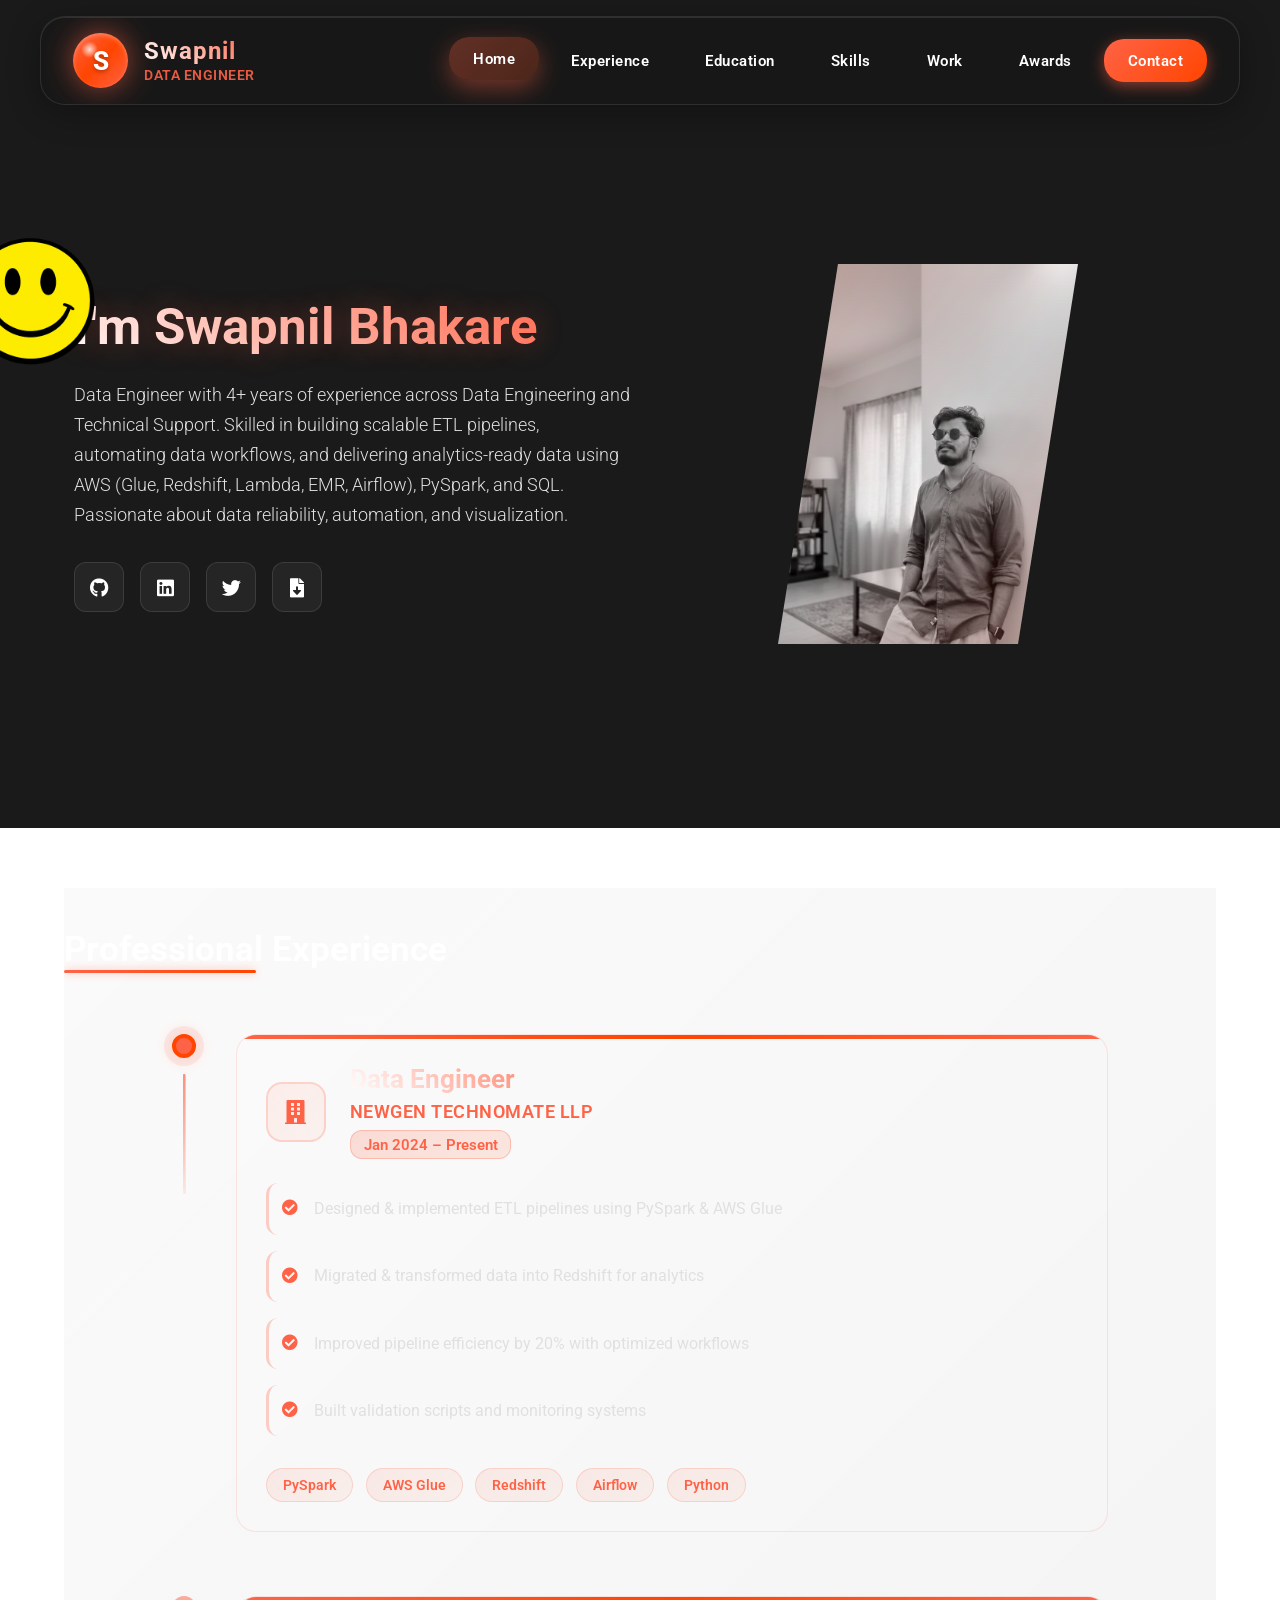
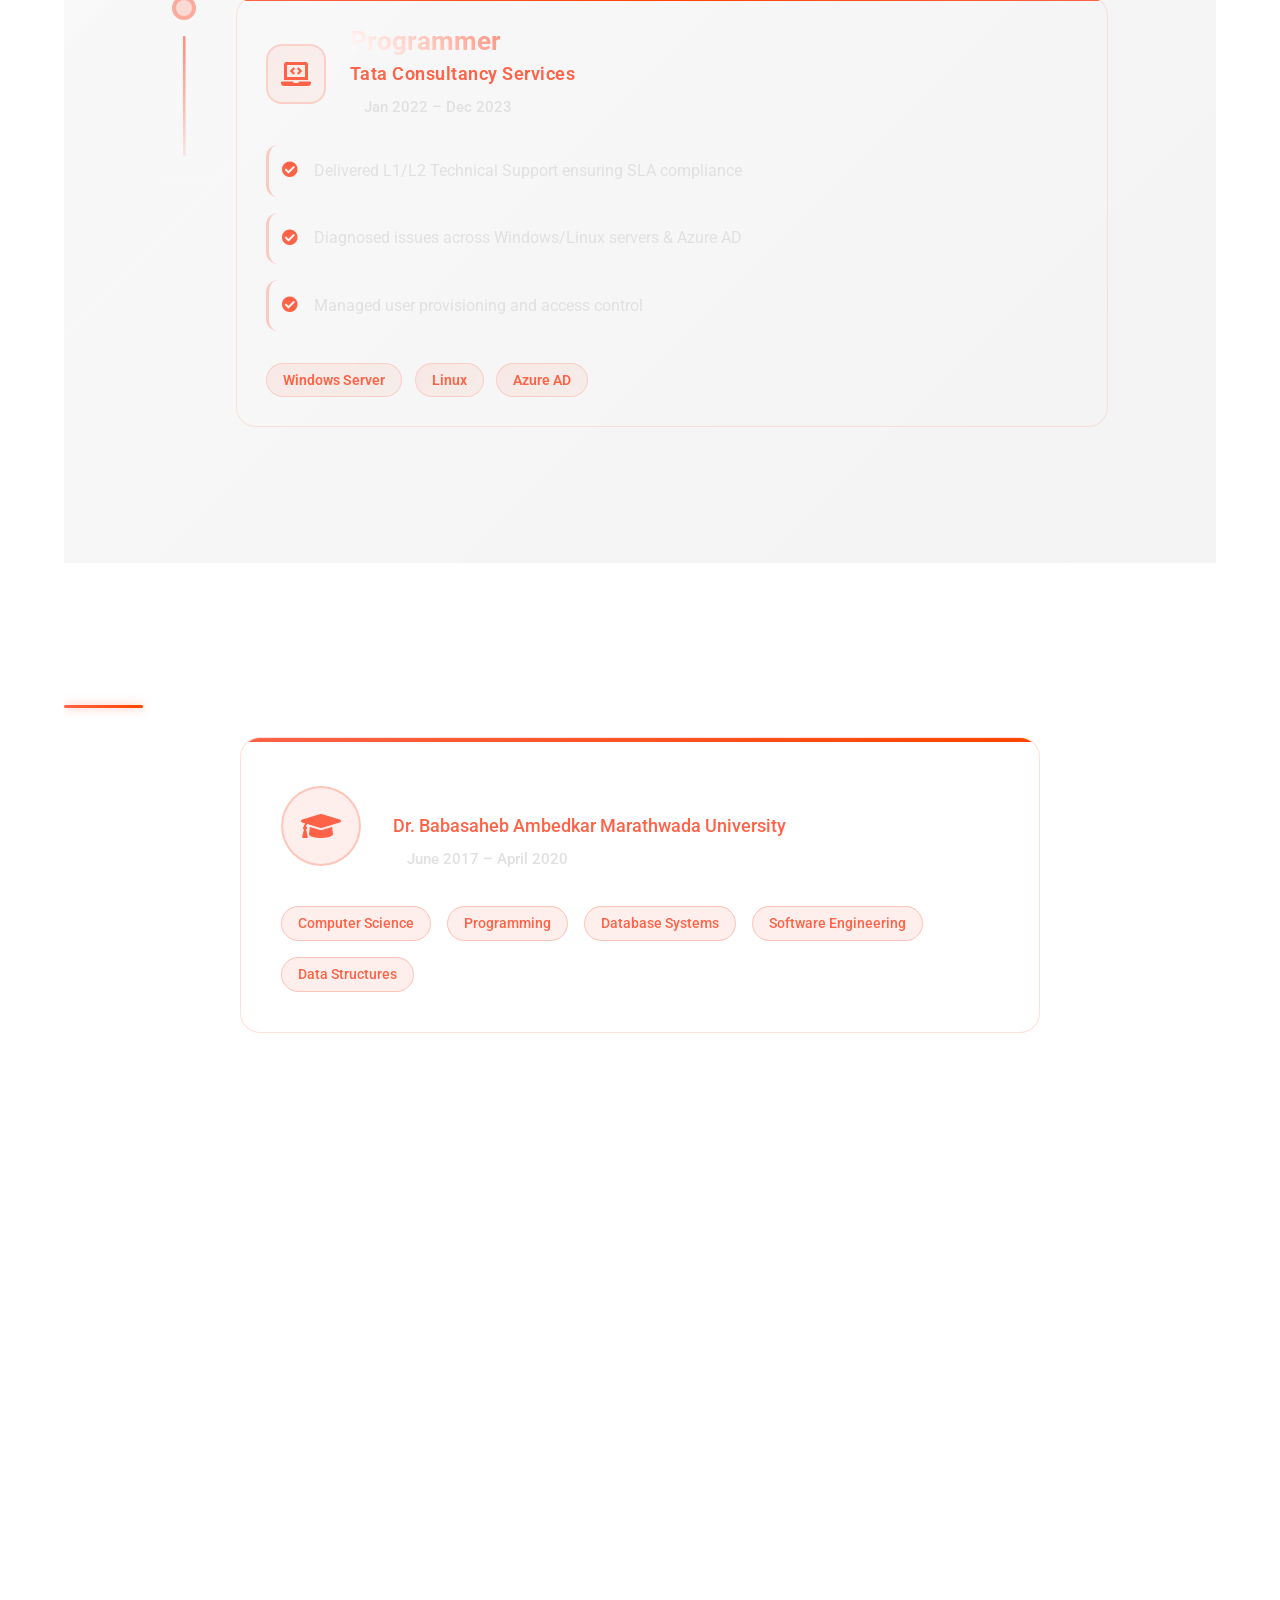
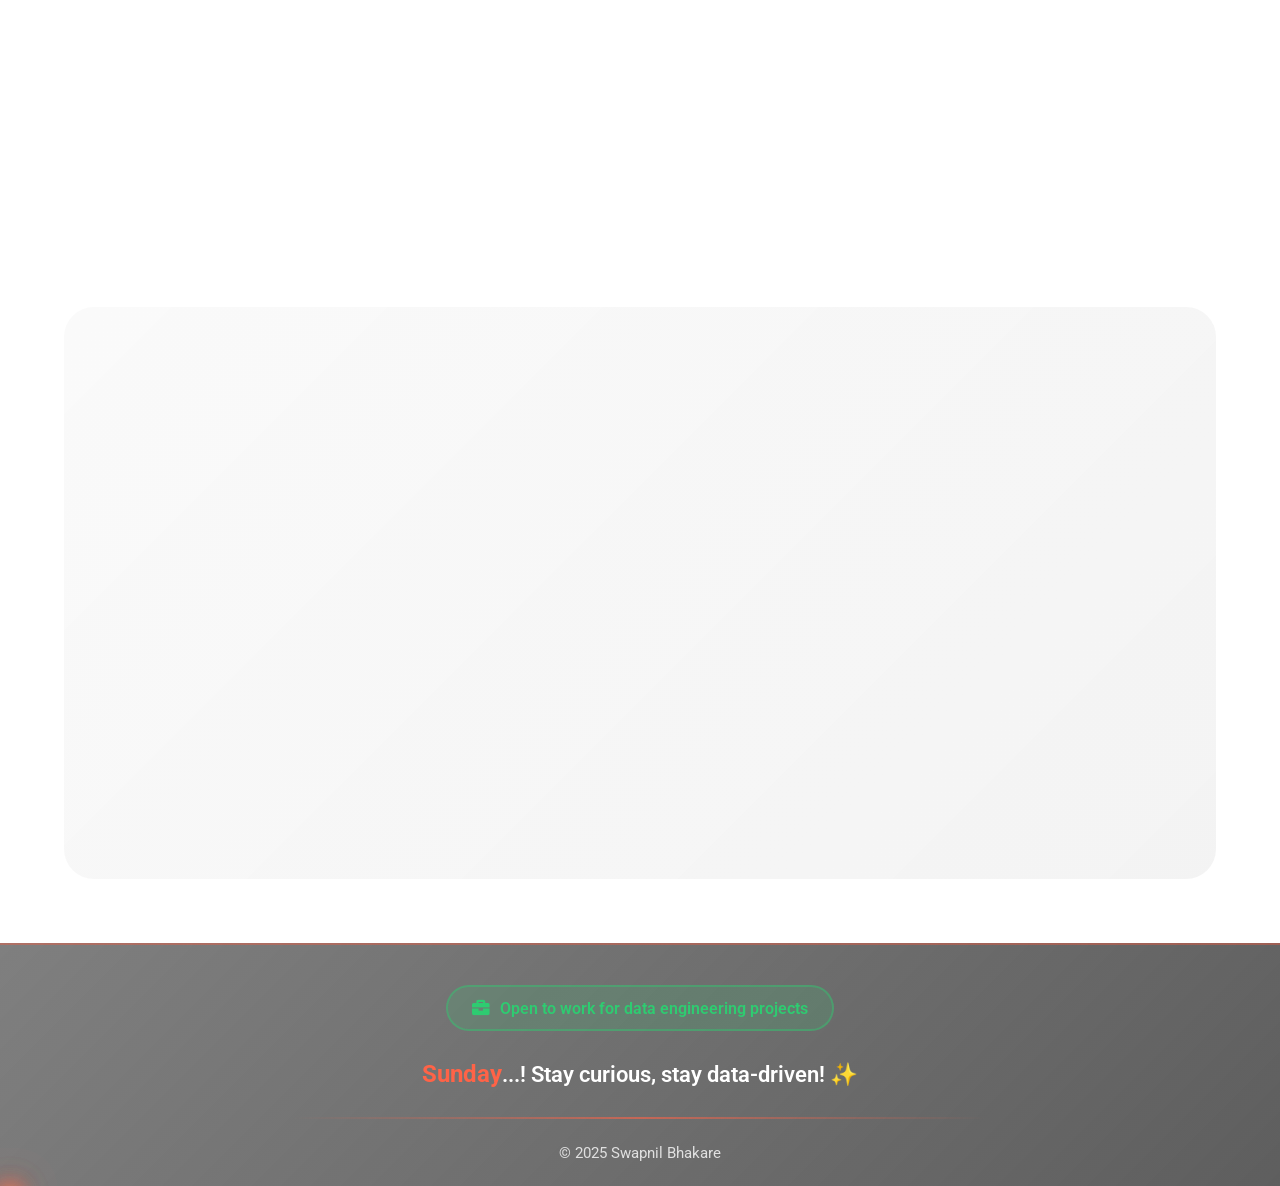
==== commit 0c23d05c: "updated the portfolio" ====
--- a/index.html
+++ b/index.html
@@ -233,46 +233,7 @@
         </div>
       </div>
 
-      <div class="experience-item">
-        <div class="timeline-marker">
-          <div class="timeline-dot"></div>
-        </div>
-        <div class="experience-card">
-          <div class="experience-header">
-            <div class="company-logo">
-              <i class="fas fa-code"></i>
-            </div>
-            <div class="experience-meta">
-              <h3>Frontend Developer</h3>
-              <p class="company">Octrans Technologies</p>
-              <span class="duration">May 2021 – Dec 2021</span>
-            </div>
-          </div>
-          <div class="experience-content">
-            <div class="achievements">
-              <div class="achievement">
-                <i class="fas fa-check-circle"></i>
-                <span>Developed reusable React components</span>
-              </div>
-              <div class="achievement">
-                <i class="fas fa-check-circle"></i>
-                <span>Integrated frontend with REST APIs</span>
-              </div>
-              <div class="achievement">
-                <i class="fas fa-check-circle"></i>
-                <span>Improved UI responsiveness and user experience</span>
-              </div>
-            </div>
-            <div class="tech-stack">
-              <span class="tech-tag">React</span>
-              <span class="tech-tag">JavaScript</span>
-              <span class="tech-tag">REST APIs</span>
-              <span class="tech-tag">Git</span>
-            </div>
-          </div>
-        </div>
-      </div>
-
+      
     </div>
   </section>
 
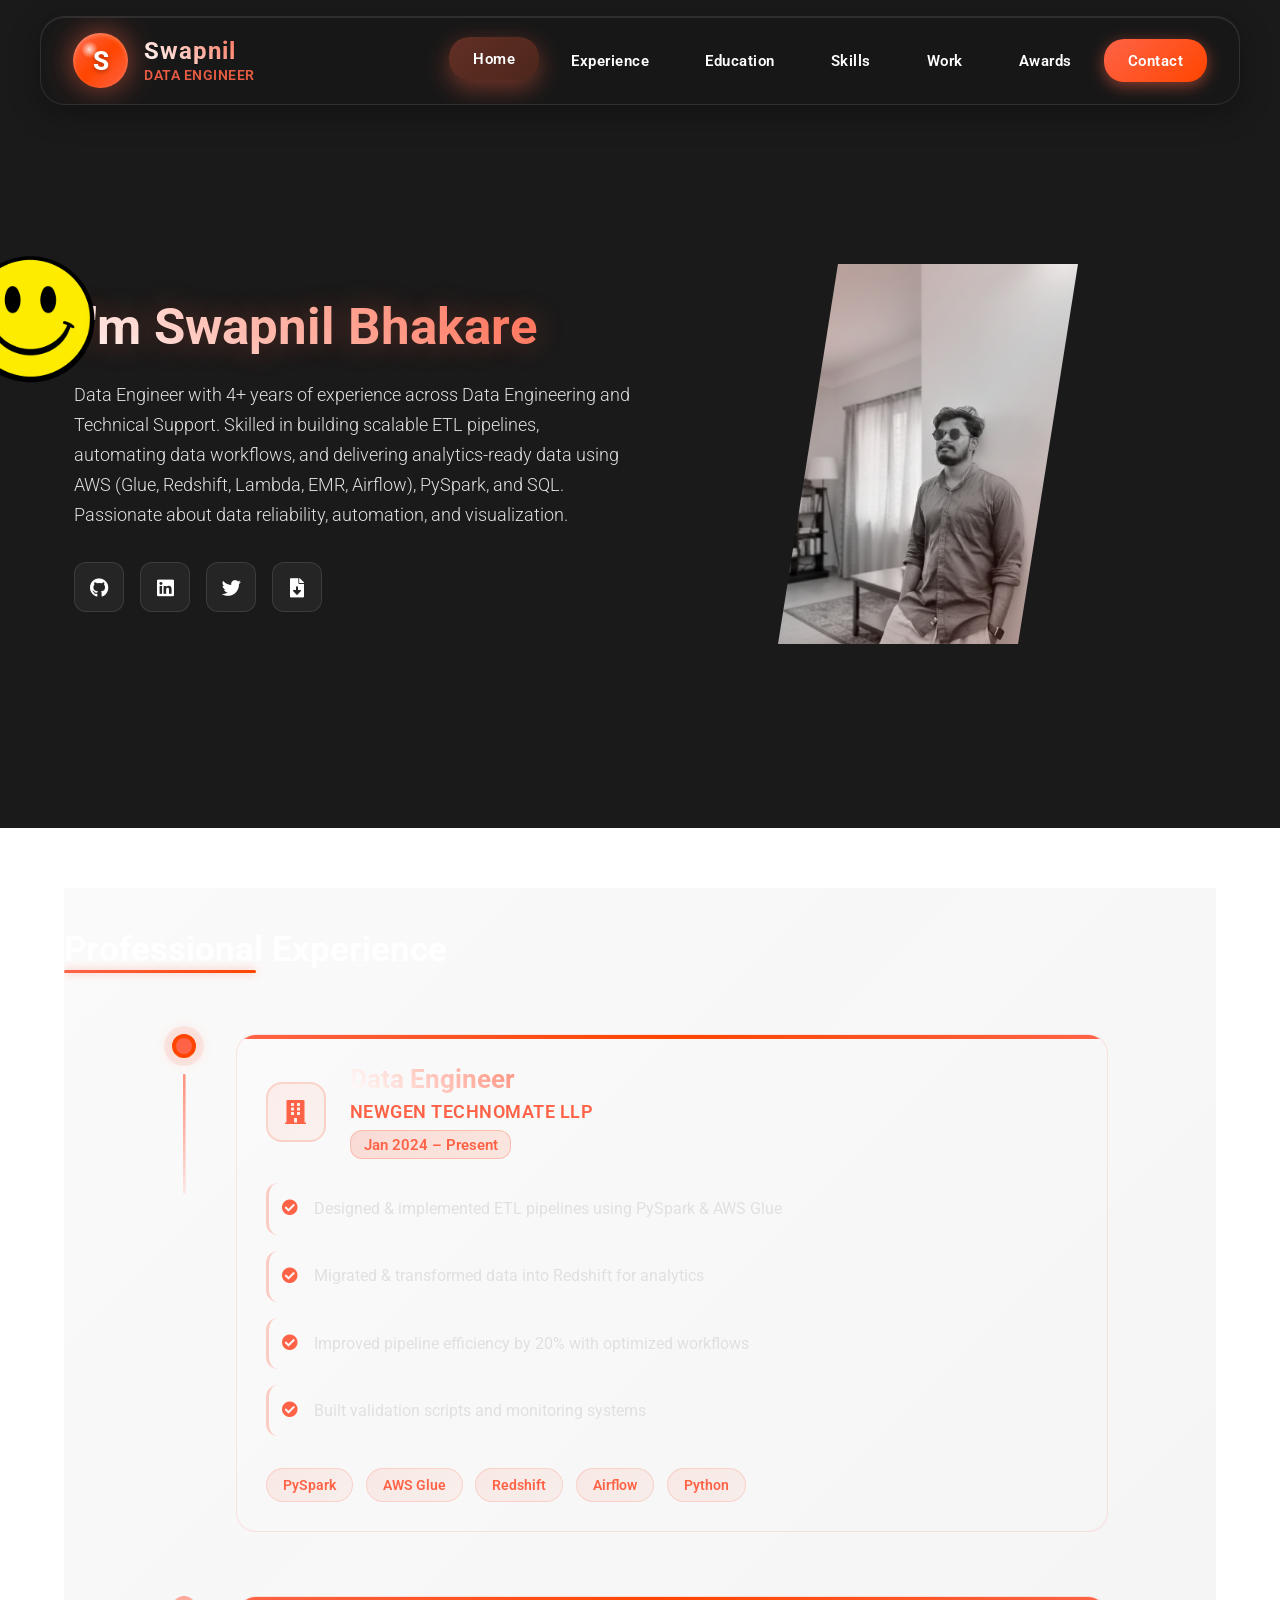
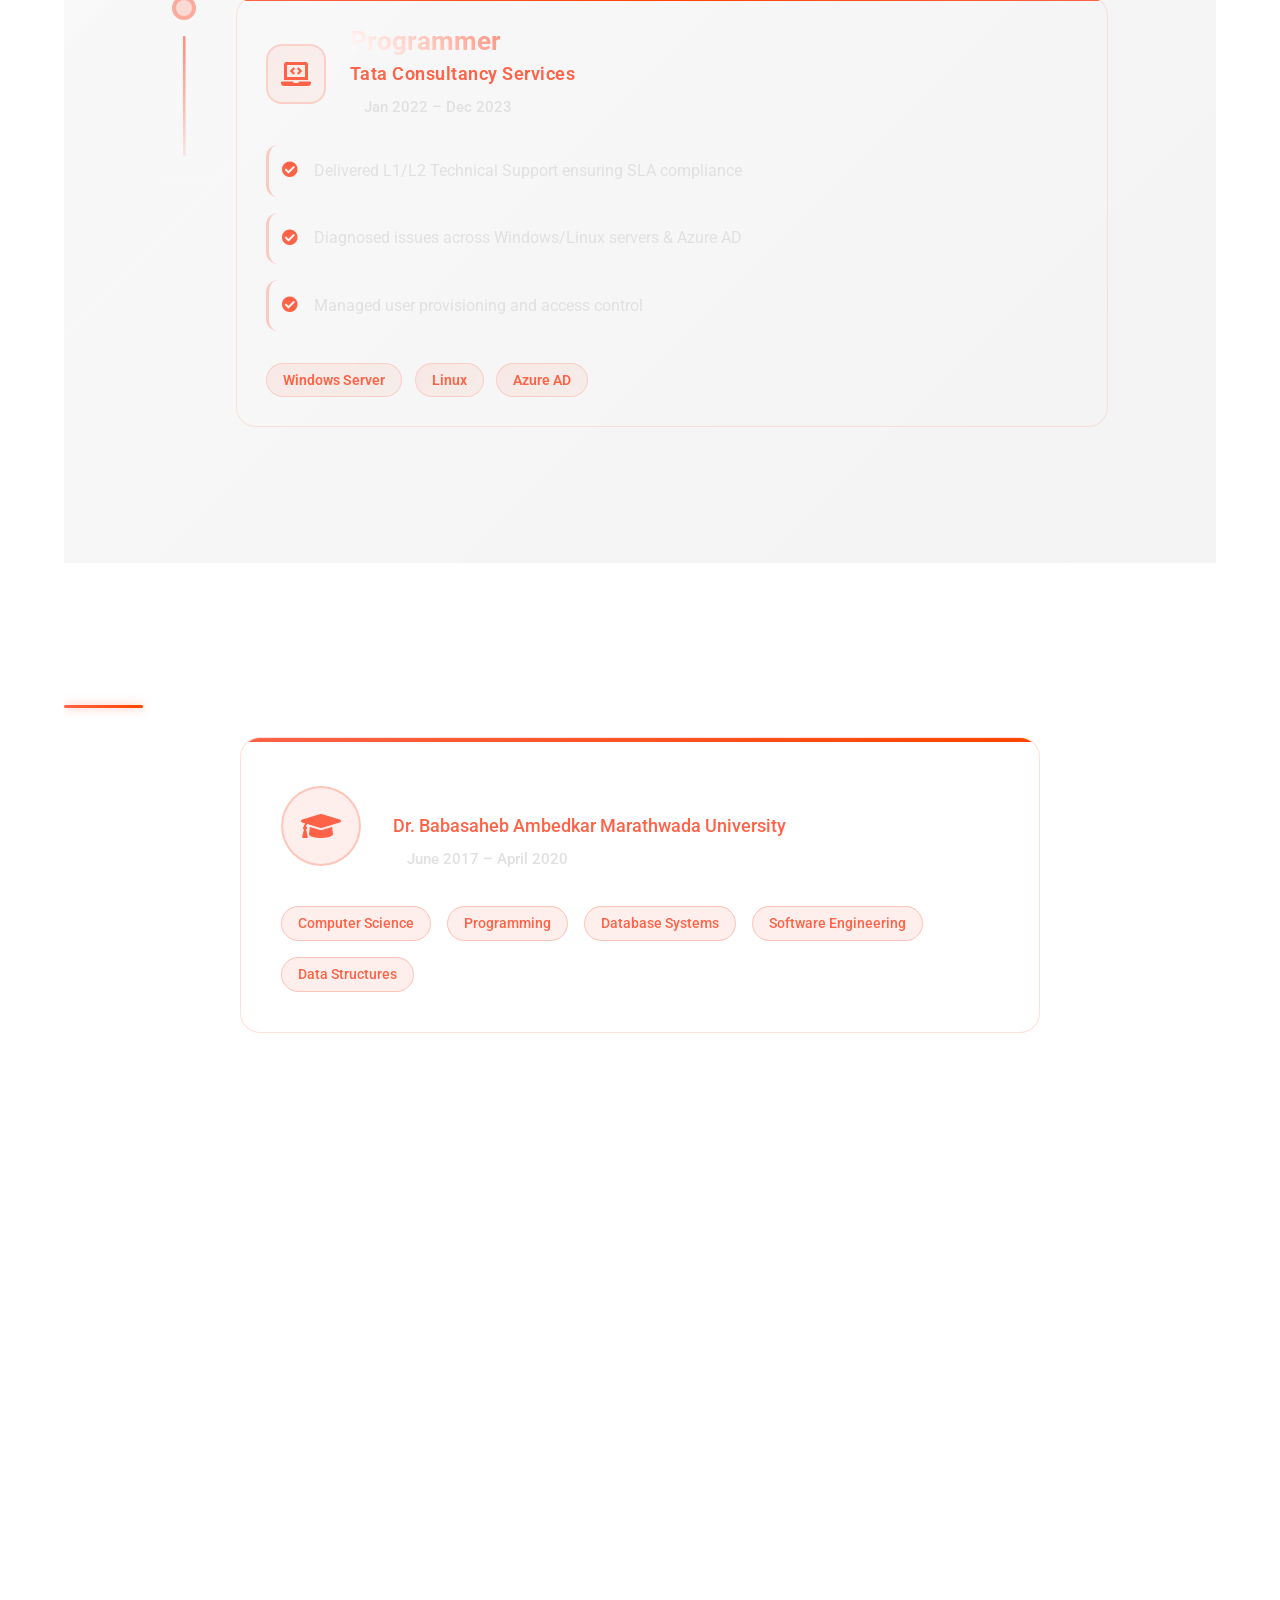
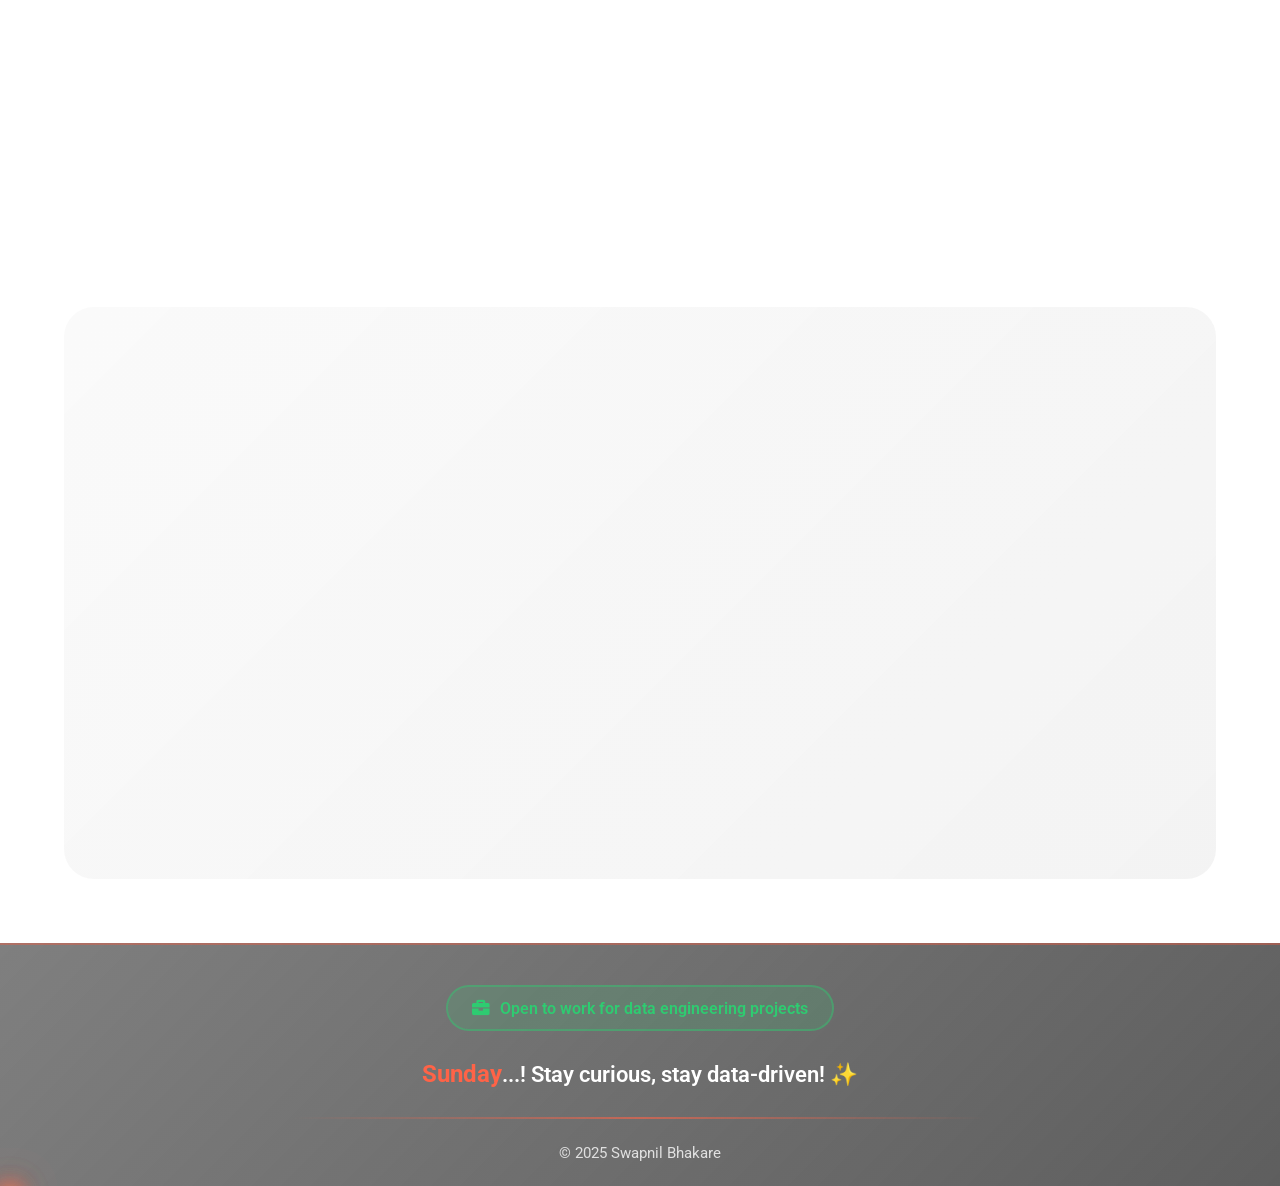
==== commit 8eb42cd6: "updated resume and emoji" ====
--- a/index.html
+++ b/index.html
@@ -139,8 +139,10 @@
         <div class="img swap" loading="lazy"></div>
       </div>
     </div>
-    <div class="spinner"></div>
   </section>
+
+  <!-- Sticky Spinner -->
+  <div class="spinner"></div>
 
   <!-- experience section -->
   <section id="experience" class="container experience">
--- a/css/style.css
+++ b/css/style.css
@@ -381,6 +381,7 @@
   will-change: transform;
   backface-visibility: hidden;
   transform: translateZ(0);
+  pointer-events: none;
 }
 
 @keyframes spin {
